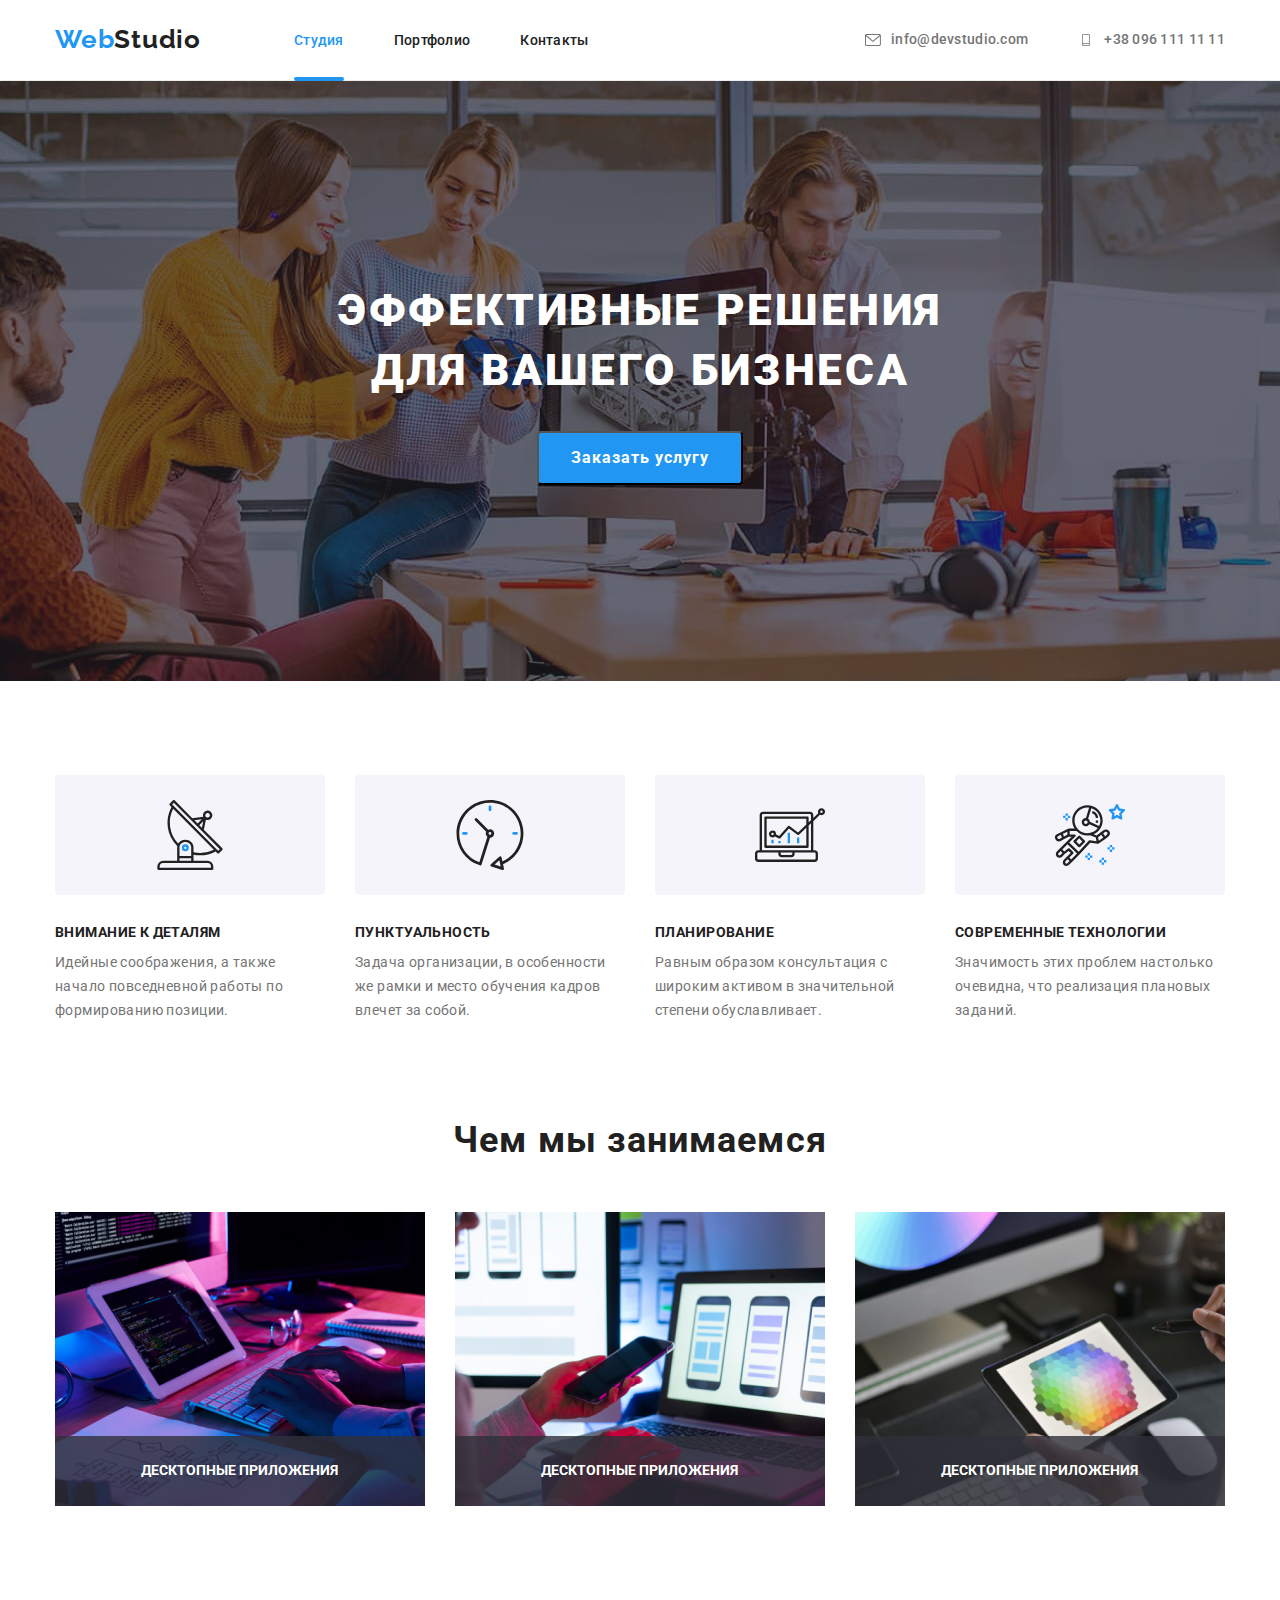
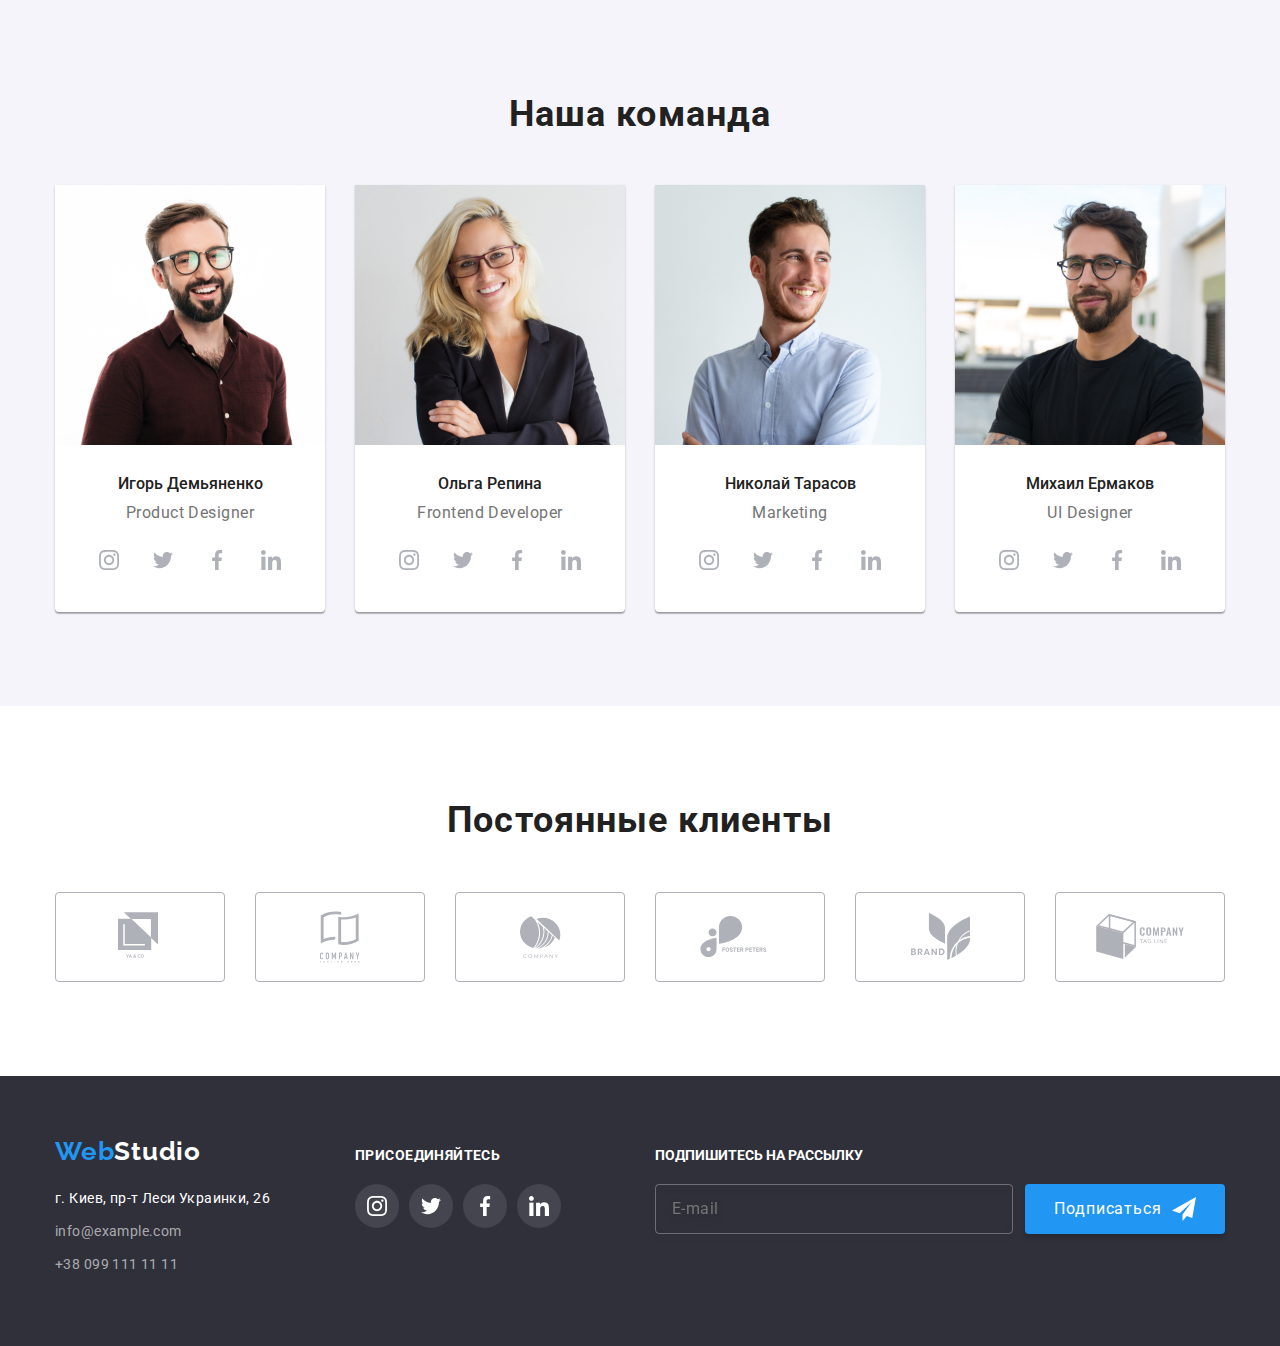
==== index.html @ 8d08a114 "h7" ====
<!DOCTYPE html>
<html lang="ru">
<head>
    <meta charset="UTF-8">
    <meta name="viewport" content="width=device-width, initial-scale=1.0">
    <title>Web Studio</title>
    <link rel="preconnect" href="https://fonts.gstatic.com">
    <link href="https://fonts.googleapis.com/css2?family=Raleway:wght@700&family=Roboto:wght@400;500;700;900&display=swap" rel="stylesheet">
    <link rel="stylesheet" href="https://cdnjs.cloudflare.com/ajax/libs/modern-normalize/1.0.0/modern-normalize.min.css">
    <link rel="stylesheet" href="./CSS/style.css">
    
</head>
<body>
    <header class="header">
            <div class="container">
            <nav class="navigation">
                <a class="logotype" href="index.html">Web<span class="logo-span">Studio</span></a>
                <ul class="navigation-list main-list">
                   <li class="navigation-list-item"><a class="navigation-list-link current" href="index.html">Студия</a></li>
                   <li class="navigation-list-item"><a class="navigation-list-link link-dark" href="portfolio.html">Портфолио</a></li>
                   <li class="navigation-list-item"><a class="navigation-list-link link-dark" href="#">Контакты</a></li>
               </ul>
            </nav>
            <ul class="list menu contact-link  main-list">
               <li class="header-contact">
                 <a class="header-contact-link" href="mailto:info@devstudio.com">
                   <svg class="mail-icon">
                     <use href="./Images/svg/sprite.svg#icon-envelope"></use>
                   </svg>
                   info@devstudio.com</a>
                </li>
               <li class="header-contact">
                 <a class="header-contact-link" href="tel:+380961111111">
                  <svg class="mail-icon">
                    <use href="./Images/svg/sprite.svg#icon-smartphone"></use>
                  </svg>
                   +38 096 111 11 11</a>
                  </li>
            </ul>
           </div>
    </header>


  <main>    
     <!----------------------------------герой--------------------------------------------->
            <section class="hero">
                <div class="container-hero">
                <h1 class="hero-title">Эффективные решения <br> для вашего бизнеса</h1>
                <button data-modal-open class="button" type="button">Заказать услугу</button>
                </div> 
            </section>
     <!------------------------------------Функції----------------------------------------->
     <section class="priorities">
         <div class="container-priorities">
         <h2 class="title">Наши приоритеты</h2>
         <ul class="priorities-list grid list">
             <li class="grid-item priorities-list-item details">
                 <h3 class="priorities-list-title">Внимание к деталям</h3>
                 <p  class="priorities-list-subtitle">Идейные соображения, а также начало повседневной работы по формированию позиции.</p>
             </li>
             <li class="grid-item priorities-list-item time">
                 <h3 class="priorities-list-title">Пунктуальность</h3>
                 <p class="priorities-list-subtitle">Задача организации, в особенности же рамки и место обучения кадров влечет за собой.</p>
            </li>
            <li class="grid-item priorities-list-item plan">
                <h3 class="priorities-list-title">Планирование</h3>
                <p class="priorities-list-subtitle">Равным образом консультация с широким активом в значительной степени обуславливает.</p>
            </li>
             <li class="grid-item priorities-list-item techno">
                <h3 class="priorities-list-title">Современные технологии</h3>
                <p class="priorities-list-subtitle">Значимость этих проблем настолько очевидна, что реализация плановых заданий.</p>
             </li>
         </ul>
        </div>
     </section>
     <!----------------------------------чем мы занимаемся-------------------------------------->
     <section class="about">
         <div class="container-about">
         <h2 class="title">Чем мы занимаемся</h2>
         <ul class="grid list">
             <li class="grid-item gallery-item">
               <div class="service-thumb">
                <img class="about-list-img" src="./Images/what-we-do/box-1.jpg" alt="печатает на ноутбуке" width="370">
                <div class="service-thumb-info">
                  <p class="service-thumb-text">Десктопные приложения</p>
                </div>
               </div>
               </li>
             <li class="grid-item gallery-item">
              <div class="service-thumb">
               <img class="about-list-img" src="./Images/what-we-do/box-2.jpg" alt="ноутбук" width="370">
               <div class="service-thumb-info">
                <p class="service-thumb-text">Десктопные приложения</p>
              </div>
             </div>
              </li>
             <li class="grid-item gallery-item">
              <div class="service-thumb">
               <img class="about-list-img" src="./Images/what-we-do/box-3.jpg" alt="планшет" width="370">
               <div class="service-thumb-info">
                <p class="service-thumb-text">Десктопные приложения</p>
              </div>
             </div>
              </li>
         </ul>
        </div>
     </section>
     <!-----------------------------------команда--------------------------------------->
     <section class="team">
         <div class="container-block">
         <h2 class="title">Наша команда</h2>
         <ul class="team-list grid">
             <li class="grid-item team-list-item"><img class="team-list-img" src="./Images/team/team-1.jpg" alt="фото работника" width="270">
                <div class="team-text">
                <h3 class="item-name">Игорь Демьяненко</h3>
                  <p class="item-description" lang="en">Product Designer</p>
                  <ul class="list social-icons">
                    <li class="social-icons-item">
                      <a href="" class="social-icons-link" target="_blank" rel="noopener noreferrer">
                        <svg class="icon">
                          <use href="./Images/svg/sprite.svg#icon-instagram"></use>
                        </svg>
                      </a>
                    </li>
                    <li class="social-icons-item">
                      <a href="" class="social-icons-link" target="_blank" rel="noopener noreferrer">
                        <svg class="icon">
                          <use href="./Images/svg/sprite.svg#icon-twitter"></use>
                        </svg>
                      </a>
                    </li>
                    <li class="social-icons-item">
                      <a href="" class="social-icons-link" target="_blank" rel="noopener noreferrer">
                        <svg class="icon">
                          <use href="./Images/svg/sprite.svg#icon-facebook"></use>
                        </svg>
                      </a>
                    </li>
                    <li class="social-icons-item">
                      <a href="" class="social-icons-link" target="_blank" rel="noopener noreferrer">
                        <svg class="icon">
                          <use href="./Images/svg/sprite.svg#icon-linkedin"></use>
                        </svg>
                      </a>
                    </li>
                  </ul>
                </div>
                </li>
             <li class="grid-item team-list-item"><img class="team-list-img" src="./Images/team/team-2.jpg" alt="фото работника" width="270">
                <div class="team-text">
                <h3 class="item-name">Ольга Репина</h3>
                 <p class="item-description" lang="en">Frontend Developer</p>
                 <ul class="list social-icons">
                    <li class="social-icons-item">
                      <a href="" class="social-icons-link" target="_blank" rel="noopener noreferrer">
                        <svg class="icon">
                          <use href="./Images/svg/sprite.svg#icon-instagram"></use>
                        </svg>
                      </a>
                    </li>
                    <li class="social-icons-item">
                      <a href="" class="social-icons-link" target="_blank" rel="noopener noreferrer">
                        <svg class="icon">
                          <use href="./Images/svg/sprite.svg#icon-twitter"></use>
                        </svg>
                      </a>
                    </li>
                    <li class="social-icons-item">
                      <a href="" class="social-icons-link" target="_blank" rel="noopener noreferrer">
                        <svg class="icon">
                          <use href="./Images/svg/sprite.svg#icon-facebook"></use>
                        </svg>
                      </a>
                    </li>
                    <li class="social-icons-item">
                      <a href="" class="social-icons-link" target="_blank" rel="noopener noreferrer">
                        <svg class="icon">
                          <use href="./Images/svg/sprite.svg#icon-linkedin"></use>
                        </svg>
                      </a>
                    </li>
                  </ul>
                </div> 
                </li>
             <li class="grid-item team-list-item"><img class="team-list-img" src="./Images/team/team-3.jpg" alt="фото работника" width="270">
                <div class="team-text"> 
                <h3 class="item-name">Николай Тарасов</h3>
                 <p class="item-description" lang="en">Marketing</p>
                 <ul class="list social-icons">
                    <li class="social-icons-item">
                      <a href="" class="social-icons-link" target="_blank" rel="noopener noreferrer">
                        <svg class="icon">
                          <use href="./Images/svg/sprite.svg#icon-instagram"></use>
                        </svg>
                      </a>
                    </li>
                    <li class="social-icons-item">
                      <a href="" class="social-icons-link" target="_blank" rel="noopener noreferrer">
                        <svg class="icon">
                          <use href="./Images/svg/sprite.svg#icon-twitter"></use>
                        </svg>
                      </a>
                    </li>
                    <li class="social-icons-item">
                      <a href="" class="social-icons-link" target="_blank" rel="noopener noreferrer">
                        <svg class="icon">
                          <use href="./Images/svg/sprite.svg#icon-facebook"></use>
                        </svg>
                      </a>
                    </li>
                    <li class="social-icons-item">
                      <a href="" class="social-icons-link" target="_blank" rel="noopener noreferrer">
                        <svg class="icon">
                          <use href="./Images/svg/sprite.svg#icon-linkedin"></use>
                        </svg>
                      </a>
                    </li>
                  </ul>
                </div> 
                </li>
              <li class="grid-item team-list-item"><img class="team-list-img" src="./Images/team/team-4.jpg" alt="фото работника" width="270">
                <div class="team-text">  
                <h3 class="item-name">Михаил Ермаков</h3>
                 <p class="item-description" lang="en">UI Designer</p>
                 <ul class="list social-icons">
                    <li class="social-icons-item">
                      <a href="" class="social-icons-link" target="_blank" rel="noopener noreferrer">
                        <svg class="icon">
                          <use href="./Images/svg/sprite.svg#icon-instagram"></use>
                        </svg>
                      </a>
                    </li>
                    <li class="social-icons-item">
                      <a href="" class="social-icons-link" target="_blank" rel="noopener noreferrer">
                        <svg class="icon">
                          <use href="./Images/svg/sprite.svg#icon-twitter"></use>
                        </svg>
                      </a>
                    </li>
                    <li class="social-icons-item">
                      <a href="" class="social-icons-link" target="_blank" rel="noopener noreferrer">
                        <svg class="icon">
                          <use href="./Images/svg/sprite.svg#icon-facebook"></use>
                        </svg>
                      </a>
                    </li>
                    <li class="social-icons-item">
                      <a href="" class="social-icons-link" target="_blank" rel="noopener noreferrer">
                        <svg class="icon">
                          <use href="./Images/svg/sprite.svg#icon-linkedin"></use>
                        </svg>
                      </a>
                    </li>
                  </ul>
                </div> 
                </li>
         </ul>
        </div>
     </section>
     <!----------------------------- постоянные клиенты --------------------------------------->
     <section class="company">
        <div class="container">
          <h2 class="title">Постоянные клиенты</h2>
          <ul class="list company-list grid">
            <li class="company-item grid-item">
              <a href="" class="company-icons-link" target="_blank" rel="noopener noreferrer">
                <svg class="company-icon icon-1">
                  <use href="./Images/svg/sprite.svg#icon-logo-1"></use>
                </svg>
              </a>
            </li>
            <li class="company-item grid-item">
              <a href="" class="company-icons-link" target="_blank" rel="noopener noreferrer">
                <svg class="company-icon icon-2">
                  <use href="./Images/svg/sprite.svg#icon-logo-2"></use>
                </svg>
              </a>
            </li>
            <li class="company-item grid-item">
              <a href="" class="company-icons-link" target="_blank" rel="noopener noreferrer">
                <svg class="company-icon icon-3">
                  <use href="./Images/svg/sprite.svg#icon-logo-3"></use>
                </svg>
              </a>
            </li>
            <li class="company-item grid-item">
              <a href="" class="company-icons-link" target="_blank" rel="noopener noreferrer">
                <svg class="company-icon icon-4">
                  <use href="./Images/svg/sprite.svg#icon-logo-4"></use>
                </svg>
              </a>
            </li>
            <li class="company-item grid-item">
              <a href="" class="company-icons-link" target="_blank" rel="noopener noreferrer">
                <svg class="company-icon icon-5">
                  <use href="./Images/svg/sprite.svg#icon-logo-5"></use>
                </svg>
              </a>
            </li>
            <li class="company-item grid-item">
              <a href="" class="company-icons-link" target="_blank" rel="noopener noreferrer">
                <svg class="company-icon icon-6">
                  <use href="./Images/svg/sprite.svg#icon-logo-6"></use>
                </svg>
              </a>
            </li>
          </ul>
        </div>
      </section>
    </main>
    <!------------------------------------- футер ---------------------------------------------->
    <footer class="footer">
        <div class="container-footer">
          <div class="information">
        <a class="footer-logotype" href="./index.html">Web<span class="footer-logo-span">Studio</span></a>
          <address class="footer-addres">
              <ul class="footer-list">
            <li class="footer-list-item"><a class="footer-list-link-maps" href="https://goo.gl/maps/Lhu3DwiovZqrXFvk8" target="_blank" rel="noopener noreferrer">
                г. Киев, пр-т Леси Украинки, 26</a></li>
            <li class="footer-list-item"><a class="footer-list-link" href="mailto:info@devstudio.com">info@example.com</a></li>
            <li class="footer-list-item"><a class="footer-list-link" href="tel:+38096111111">+38 099 111 11 11</a></li>
              </ul>
            </address>
          </div>
          <div class="social-connect">
            <h2 class="footer-connect">присоединяйтесь</h2>
            <ul class="list social-icons">
            <li class="social-icons-item">
              <a href="" class="social-icons-link" target="_blank" rel="noopener noreferrer">
                <svg class="icon">
                  <use href="./Images/svg/sprite.svg#icon-instagram"></use>
                </svg> 
              </a>
            </li>
            <li class="social-icons-item">
              <a href="" class="social-icons-link" target="_blank" rel="noopener noreferrer">
                <svg class="icon">
                  <use href="./Images/svg/sprite.svg#icon-twitter"></use>
                </svg>
              </a>
            </li>
            <li class="social-icons-item">
              <a href="" class="social-icons-link" target="_blank" rel="noopener noreferrer">
                <svg class="icon">
                  <use href="./Images/svg/sprite.svg#icon-facebook"></use>
                </svg>
              </a>
            </li>
            <li class="social-icons-item">
              <a href="" class="social-icons-link" target="_blank" rel="noopener noreferrer">
                <svg class="icon">
                  <use href="./Images/svg/sprite.svg#icon-linkedin"></use>
                </svg>
              </a>
            </li>
          </ul>
          </div>
          <div class="subscription">
            <h2 class="connect">Подпишитесь на рассылку</h2>
            <form class="subs-form" autocomplete="off">
              <input type="email" name="email" class="email" placeholder="E-mail" />
              <button type="submit" class="submit">Подписаться</button>
            </form>
          </div>
        </div>
        </div>
    </footer>
    <div class="backdrop is-hidden" data-modal>
      <div class="modal">
        <button aria-label="Закрыть окно" class="close-button" data-modal-close><b>&#10005;</b></button>
        <form class="modal-form" autocomplete="off">
          <h2 class="modal-title">Оставьте свои данные, мы вам перезвоним</h2>
          <div class="form-field">
            <label class="form-label">
              Имя
              <input class="form-input" type="text" name="username" />
              <span class="icon">
                <svg class="form-icon">
                  <use href="./Images/svg/sprite.svg#icon-person-modal"></use>
                </svg>
              </span>
            </label>
          </div>
          <div class="form-field">
            <label class="form-label">
              Телефон
              <input class="form-input" type="tel" name="phone_number" />
              <span class="icon">
                <svg class="form-icon">
                  <use href="./Images/svg/sprite.svg#icon-phone-modal"></use>
                </svg>
              </span>
            </label>
          </div>
          <div class="form-field">
            <label class="form-label">
              Почта
              <input class="form-input" type="email" name="email" />
              <span class="icon">
                <svg class="form-icon">
                  <use href="./Images/svg/sprite.svg#icon-email-modal"></use>
                </svg>
              </span>
            </label>
          </div>
          <div class="form-field">
            <label class="form-label">
              Комментарий
              <textarea class="form-input comment" name="comment" placeholder="Введите текст"></textarea>
            </label>
          </div>
          <div class="custom-checkbox">
            <label class="label agreement">
              <input type="checkbox" name="agreement" class="checkbox" />
              <span class="checkbox-icon"> </span>
              Соглашаюсь с рассылкой и принимаю
              <span class="agreement-link"> <a href="">  Условия договора</a></span>
            </label>
          </div>
          <button type="submit" class="submit modal-submit">Отправить</button>
        </form>
      </div>
    </div>
<!--================================ JS  ====================================================-->
    <script src="./JS/modal.js"></script>
</body>
</html>
---- CSS/style.css ----
/* ==================== GENERAL STYLE ====================== */

html {
    box-sizing: border-box;
  }
  
  *,
  *::before,
  *::after {
    box-sizing: inherit;
  }

h1,
h2,
h3,
h4,
h5,
h6,
p {
  margin-top: 0px;
  margin-bottom: 0px;
}
.body {
    font-family: "Roboto", sans-serif;
    font-size: 14px;
    line-height: 1.71;
    letter-spacing: 0.03em;
}

ul {
    padding: 0px;
    margin: 0px;
}

img {
    display: block;
    max-width: 100%;
    height: auto;
}

.link {
    text-decoration: none;
    color: inherit;
    transition: var(--animation);
}

.list {
    text-decoration: none;
    margin-bottom: 0;
    padding-left: 0;
    list-style: none;
}

.flexbox {
    display: flex;
    justify-content: space-between;
}

.container {
  width: 1200px;
  padding-left: 15px;
  padding-right: 15px;
  margin: auto;
}

.grid {
    display: flex;
    flex-wrap: wrap;
    margin-left: -30px;
    margin-top: -30px;
}
  
  .grid-item {
  flex-basis: calc((100% - 30px * var(--grid-item)) / var(--grid-item));
  margin-left: 30px;
  margin-top: 30px;
  }

.priorities-list-item {
    --grid-item: 4;
} 
/* ============== END GENERAL STYLE ====================== */

/* =================== VARIABLE ========================== */

:root {
    --text-font: "Roboto", sans-serif;
    --title-font: "Roboto", sans-serif;
    --logo-font: "Raleway", sans-serif;
    --accent-color: #2196F3;
    --primary-white-color: #F5F4FA;
    --light-text-color: #FFFFFF;
    --dark-bg-color: #2F303A;
    --light-bg-color: #ECECEC;
    --text-color: #212121;
    --team-section-color: #F5F4FA;
    --filter-button-color:#F5F4FA;
    --animation: 250ms cubic-bezier(0.4, 0, 0.2, 1);
    --main-text-color: #757575;
}

/* ================ END VARIABLE ========================= */

/* ===================== BODY ============================ */

body {
    margin-left: auto;
    margin-right: auto;
    font-family: var(--text-font);
    color: #757575;
    } 

/* ===================== END BODY ========================== */

/* ====================== HEADER =========================== */

header {
    border-bottom: solid 1px #ECECEC;
}

.header .container {
    display: flex;
    width: 1200px;
    height: 80px;  
    padding-left: 15px;
    padding-right: 15px;  
} 

.navigation {
    display: flex;
    align-items: center;
    margin-right: auto;
} 

.logotype {
    font-family: var(--logo-font);
    font-weight: 700;
    font-size: 26px;
    line-height: 1.2;
    letter-spacing: 0.03em;
    color: #2196F3;
    text-decoration: none;
    margin-right: 93px;
    padding-top: 24px;
    padding-bottom: 25px
    }

.logo-span {
    color: #212121;
    }

.navigation-list,
.contact-link {
    display: flex;
} 

.navigation-list-item {
    display: block;
    margin-right: 50px;
    text-decoration: none;
    transition: var(--animation);
}

.navigation-list-item:last-child {
    margin-right: 0px;
}

.navigation-list-link {
    padding-top: 32px;
    padding-bottom: 32px;
    font-weight: 500;
    font-size: 14px;
    line-height: 1.14;
    letter-spacing: 0.02em;
    color: #212121;
    text-decoration: none;
    transition: var(--animation);
}

.main-list .link{
    transition: var(--animation);
}

.header-contact {
    transition: var(--animation);
}

.current{
position: relative;
}

.link-dark {
    position: relative; 
}

.current {
    color:var(--accent-color); 
}
  
.current::after{
    position: absolute;
    content: '';
    display: block;
    height: 4px;
    width: 100%;
    border-radius: 2px;
    bottom: -1px;
    background-color: var(--accent-color);
} 

.navigation-list-link:hover,
.navigation-list-link:focus {
    color: var(--accent-color);
    transition: var(--animation);
    }

.header-contact-link {
    display: flex;
    align-items: center;
    font-weight: 500;
    font-size: 14px;
    line-height: 1.14px;
    letter-spacing: 0.02em;
    color: #757575;
    text-decoration: none;
    }

 .contact-link {
    list-style: none;
    align-items: center;
    margin-left: auto;
}

.header-contact:not(:last-child) {
    margin-right: 50px;
}

.header-contact-link:hover,
.header-contact-link:focus {
    color: var(--accent-color);
    transition: var(--animation);
    }

/* ---------------------- mail-icon --------------------- */

.mail-icon {
    width: 16px; 
    height: 12px;
    margin-right: 10px;
    fill: currentColor;
}

/* -------------------- end mail-icon ------------------- */

/* ===================== END HEADER ===================== */

/* ======================== TITLE ======================= */

.title {
    font-family: var(--title-font);
    font-weight: bold;
    font-size: 36px;
    line-height: 1.16;
    text-align: center;
    letter-spacing: 0.03em;
    color: var(--text-color);
}

/* ===================== END TITLE ======================= */

/* ======================== HERO ========================= */

.hero {
    max-width: 1600px;
    height: 600px;
    padding-top: 200px;
    padding-bottom: 200px;
    margin-left: auto;
    margin-right: auto;
    background: #2F303A;
    text-align: center;
    background-size: cover;
    background-image:  linear-gradient(to right, rgba(47, 48, 58, .4),rgba(47, 48, 58, .4)), url(../Images/images-style/Img-1.jpg);
    background-color: #C4C4C4;
    background-repeat: no-repeat;
  background-position: center;
}

.container-hero {
    width: 1200px;
    padding-right: 15px;
    padding-left: 15px;
    margin-right: auto;
    margin-left: auto;
}

.hero-title {
    align-items: center;
    justify-content: center;
    font-family: var(--title-font);
    font-weight: 900;
    font-size: 44px;
    line-height: 1.36;
    letter-spacing: 0.06em;
    text-transform: uppercase;
    color: var(--light-text-color);
    margin-bottom: 30px;
    }
 
.button {
    font-family: var(--text-font);
    background-color: var(--accent-color);
    color: var(--light-text-color);
    border-radius: 4px;
    font-weight: 700;
    font-size: 16px;
    line-height: 1.87;
    display: flex;
    align-items: center;
    text-align: center;
    letter-spacing: 0.06em;
    min-width: 200px;
    padding: 10px 32px;
    margin-top: 30px;
    margin-left: auto;
    margin-right: auto;
    cursor: pointer;
    transition: background-color var(--animation);
}

.button:hover,
.button:focus {
    color: white;
    background-color: #188CE8;
}

/* ======================= END HERO ====================== */

/* ====================== PRIORITIES ===================== */ 

.priorities {
    padding-top: 94px;
    padding-bottom: 94px;
    margin-left: auto;
    margin-right: auto;
}

.container-priorities {
    width: 1200px;
    padding-right: 15px;
    padding-left: 15px;
    margin-right: auto;
    margin-left: auto;
}

.container-priorities .title {
    display: none;
}

.priorities-list {
   list-style: none;
   display: flex;
   justify-content: space-between   
}

.priorities-list-title {
    font-family: var(--title-font);
    font-weight: bold;
    font-size: 14px;
    line-height: 1.14;
    letter-spacing: 0.03em;
    text-transform: uppercase;
    color:  #212121;
}

.priorities-list-subtitle {
    font-family: var(--text-font);
    font-weight: normal;
    font-size: 14px;
    line-height: 1.71;
    letter-spacing: 0.03em;
    color: #757575;
    height: 75px;
    width: 270px;
    margin-top: 10px;
}

/* ----------------------- icons -----------------------*/

.details::before{
    display: inline-flex;
    content:"";
    width: 270px;
    height: 120px;
    margin-bottom: 30px;
    background-image: url(../Images/svg/details.svg);
    background-repeat: no-repeat;
    background-position: center;
    border-color: var(--filter-button-color);
    background-color: var(--filter-button-color);
    border-radius: 4px;
  }
  
  .time::before{
    display: inline-flex;
    content:"";
    width: 270px;
    height: 120px;
    margin-bottom: 30px;
    background-image: url(../Images/svg/time.svg);
    background-repeat: no-repeat;
    background-position: center;
    border-color: var(--filter-button-color);
    background-color: var(--filter-button-color);
    border-radius: 4px;
  }
  
  .plan::before{
    display: inline-flex;
    content:"";
    width: 270px;
    height: 120px;
    margin-bottom: 30px;
    background-image: url(../Images/svg/plan.svg);
    background-repeat: no-repeat;
    background-position: center;
    border-color: var(--filter-button-color);
    background-color: var(--filter-button-color);
    border-radius: 4px;
  }
  
  .techno::before{
    display: inline-flex;
    content:"";
    width: 270px;
    height: 120px;
    margin-bottom: 30px;
    background-image: url(../Images/svg/techno.svg);
    background-repeat: no-repeat;
    background-position: center;
    border-color: var(--filter-button-color);
    background-color: var(--filter-button-color);
    border-radius: 4px;
  }

/* ---------------------end icons ----------------------*/

/* =================== END PRIORITIES ================= */ 

/* ========================= ABOUT ==================== */ 
.about {
    padding-bottom: 94px;
    margin-right: auto;
    margin-left: auto;
}


.container-about {
    width: 1200px;
    padding-right: 15px;
    padding-left: 15px;
    margin-right: auto;
    margin-left: auto;
}

.title{
    text-align: center;
    margin-bottom: 50px;
 
}

.gridlist {
    list-style: none;
    display: flex;
    margin-left: -30px;
    margin-top: -30px;
  
}

.gallery-item {
    --grid-item: 3;
}

.service-thumb-text{
    margin-bottom: 0;
    font-weight: 700;
    font-size: 14px;
    line-height: 1.14;
    text-align: center;
    text-transform: uppercase;
    color: var(--light-text-color);
  }
  
  .service-thumb{
    position: relative;
  }
  
  .service-thumb-info{
    display: flex;
    justify-content: center;
    align-items: center;
    position: absolute;
    bottom: 0;
    width: 100%;
    height: 70px;
    background-color: rgba(47,48,58,0.8);
  }

/* =================== END ABOUT ========================= */ 

/* ======================= TEAM ========================== */

.team {
    padding-top: 94px;
    padding-bottom: 94px;
    margin-right: auto;
    margin-left: auto;
    background-color: var(--team-section-color);
}

.container-block {
    width: 1200px;
    padding-left: 15px;
    padding-right: 15px;
    margin-right: auto;
    margin-left: auto;
}

.team-list-item {
    --grid-item: 4;
    list-style: none;
    background: var(--light-text-color);
    box-shadow: 0px 1px 3px rgb(0 0 0 / 12%), 0px 1px 1px rgb(0 0 0 / 14%), 0px 2px 1px rgb(0 0 0 / 20%);
    border-radius: 0px 0px 4px 4px;
}
.team .team-text {
    padding-top: 30px;
    padding-bottom: 30px;
    text-align: center;  
}

.item-name {
    font-family: var(--title-font);
    font-style: normal;
    font-weight: 500;
    font-size: 16px;
    line-height: 1,18;
    margin-bottom: 10px;
    text-align: center;
    color: #212121
}

.item-description {
    font-family: var(--title-font);
    font-style: normal;
    font-weight: normal;
    font-size: 16px;
    line-height: 1,18;
    margin-bottom: 16px;
    text-align: center;
    letter-spacing: 0.03em;
    color: #757575;
}

.social-icons {
    display: inline-flex;
    justify-content: space-between;
    margin-left: 32px;
}

.social-icons-item + .social-icons-item {
    margin-left: 10px;  
}

.social-icons-link {
    display: flex;
    justify-content: center;
    align-items: center;
    width: 44px;
    height: 44px;
    border-radius: 50%;
    background-color: var(--light-text-color);
    fill: #AFB1B8;
}

.social-icons-link .icon {
    width: 20px;
    height: 20px;
}

.social-icons-link:hover,
.social-icons-link:focus {
  fill: #FFFFFF;
  background-color: var(--accent-color);
  transition: var(--animation);
}

/* =================== END TEAM ======================== */ 

/* =================== CLIENTS ========================= */ 

.company {
    padding-top: 94px;
    padding-bottom: 94px;
}

.company-list {
    display: inline-flex;
}

.company-item {
    --grid-item: 6
}
.company-icons-link {
 transition: fill var(--accent-color);
}

.company .company-icons-link {
    display: inline-flex;
    fill: #AFB1B8;
}

.company-item .company-icons-link {
    display: inline-flex;
    justify-content: center;
    align-items: center;
    width: 170px;
    height: 90px;
    border: 1px solid #AFB1B8;
    border-radius: 4px;
    
}

.company .icon-1 {
    width: 44.27px;
    height: 49.23px;
}
    
.company .icon-2 {
width: 40px;
height: 52px;
}

.company .icon-3 {
width: 41px;
height: 42.6px;
}
    
.company .icon-4 {
width: 79.66px;
height: 42.02px;
}
    
.company .icon-5 {
width: 59px;
height: 47px;
}
    
.company .icon-6 {
width: 88.48px;
height: 45.44px;
}

.company-icon {
transition: fill var(--accent-color);
}
  
.company-icons-link:hover .company-icon,
.company-icons-link:focus .company-icon {
fill: var(--accent-color);
transition: var(--animation);
}
  
.company-icons-link{
transition: border-color var(--accent-color);
}
  
.company-icons-link:hover,
.company-icons-link:focus {
border-color: var(--accent-color);
transition: var(--animation);
}

/* ================== END CLIENTS ===================== */ 

/* =================== PORTFOLIO ===================== */

.portfolio {
    padding-top: 94px;
    padding-bottom: 94px;
}

.container-portfolio {
    width: 1200px;
    padding-right: 15px;
    padding-left: 15px;
    margin-right: auto;
    margin-left: auto;
}
.portfolio .title{
    display: none;
}

.portfolio-button{
    display: flex;
    list-style: none;
    justify-content: center;
    margin-bottom: 50px;
}

.portfolio-button-list {
    margin-right: 8px;
    --grid-item: 5;
}

.portfolio-button-list:last-child {
    margin-right: 0px;
   }

.portfolio-button-item {
    padding: 6px 22px;
    font-weight: 500;
    font-size: 16px;
    line-height: 1.62;
    text-align: center;
    border-radius: 4px;
    border-color: transparent;
    font-family: var(--text-font);
    background-color: var(--primary-white-color);
    box-sizing: content-box;
    cursor: pointer;
    transition: color var(--animation), background-color var(--animation), box-shadow var(--animation);
}

.portfolio-button-item:hover,
.portfolio-button-item:focus {
    color: white;
    background-color: var(--accent-color);
    box-shadow: 0px 2px 27px -7px rgba(0,0,0,0.77);
    -webkit-box-shadow: 0px 2px 27px -7px rgba(0,0,0,0.77);
    -moz-box-shadow: 0px 2px 27px -7px rgba(0,0,0,0.77);
    transition: var(--animation);

}

.portfolio-list {
    justify-content: space-between;
    list-style: none;   
}

.portfolio-img {
    cursor: pointer;
    --grid-item: 3 3 3;
    display: block;
    transition: box-shadow var(--animation);
}

.link-card {
    text-decoration: none;
    display: block;
}

.link-card:hover,
.link-card:focus {
    cursor: pointer;
    box-shadow: 6px 14px 23px 1px rgba(0,0,0,0.21);
    -webkit-box-shadow: 6px 14px 23px 1px rgba(0,0,0,0.21);
    -moz-box-shadow: 6px 14px 23px 1px rgba(0,0,0,0.21);
    transition: var(--animation);
}

.description {
    border-bottom: solid 1px #ECECEC;
    border-left: solid 1px #ECECEC;
    border-right: solid 1px #ECECEC;
    padding: 20px 24px;
}

.porfolio-name {
    font-family: var(--text-font);
    font-weight: 700;
    font-style: normal;
    font-size: 18px;
    line-height: 2;
    letter-spacing: 0.06em;
    color: #212121;   
    margin-bottom: 4px; 
}

.portfolio-description {
    margin-top: 4px;
    font-family: var(--text-font);
    font-weight: normal;
    font-size: 16px;
    line-height: 1.18;
    letter-spacing: 0.03em;
    color: #757575;
    line-height: 30px;
}

/* ----------------- portfolio awerlay ---------------------*/

.project-thumb {
    position: relative;
    overflow: hidden;
}

.project-overlay {
    position: absolute;
    top: 0;
    left: 0;
    width: 100%;
    height: 100%;
    transform: translateY(100%);
    transition: transform var(--animation);
    background-color: rgba(33,150,243,0.9);
}

.project-overlay > p {
    padding: 63px 24px;
    color: #ffffff;
    font-size: 18px;
    line-height: 1.56;
    letter-spacing: 0.03em;
}

.project-overlay :hover,
.project-overlay :focus {
    transform: translateY(100%);
    display: block;
}

.portfolio-img:hover .project-overlay{
    transform: translateY(0);
    display: block;
}

/* ---------------- end portfolio owerlay-------------------- */

/* ===================== END PORTFOLIO ====================== */

/* ========================= FOOTER ========================= */

.footer {
    padding-top: 60px;
    padding-bottom: 60px;
    margin-left: auto;
    margin-right: auto;
    background: #2F303A;
}

.container-footer {
    width: 1200px;
    padding-left: 15px;
    padding-right: 15px;
    margin-right: auto;
    margin-left: auto;
    display: flex;
    justify-content: space-between;
}

.information {
    flex-basis: calc((50% - 45px) / 2);
}

.footer-list {
    padding-top: 20px;
}

.footer-logotype {
    font-family: var(--logo-font);
    font-weight: 700;
    font-size: 26px;
    line-height: 1.19;
    letter-spacing: 0.03em;
    color: #2196F3;
    text-decoration: none;
    }

.footer-logo-span {
    color: #FFFFFF;
    }

.footer-addres {
    font-style: normal;
}

.footer-list-item {
    list-style: none;
    padding-bottom: 9px;
    padding-left: 0px;
    padding-right: 0px;
}    

.footer-list-link-maps {
    display: inline-block;
    font-family: var(--text-font);
    font-weight: normal;
    font-size: 14px;
    line-height: 1.71;
    letter-spacing: 0.03em;
    color: #FFFFFF;
    text-decoration: none;
}

.footer-list-link-maps:hover,
.footer-list-link-maps:focus {
    color: var(--accent-color);
    transition: var(--animation);
}

.footer-list-link,
.footer-list-link {
    font-family: var(--text-font);
    font-weight: normal;
    font-size: 14px;
    line-height: 1.71;
    letter-spacing: 0.03em;
    color: rgba(255, 255, 255, 0.6);
    text-decoration: none;
}

.footer-list-link:focus,
.footer-list-link:hover {
    color: var(--accent-color);
    transition: var(--animation);
    transition: color var(--animation);
}

.footer-addres {
    font-style: normal;
}

.social-connect {
    flex-basis: calc((50% - 45px) / 2);
}

.footer-connect {
    display: flex;
    font-style: normal;
    font-weight: bold;
    font-size: 14px;
    line-height: 1.14;
    letter-spacing: 0.03em;
    text-transform: uppercase;
    color: var(--light-text-color);
    margin-bottom: 20px;
}

.social-icons {
    display: inline-flex;
    margin: 0;
    justify-content: flex-start;
}
.footer .social-icons-link {
    fill: var(--light-text-color);
    background-color: rgba(255, 255, 255, 0.1)
}

.social-icons-link:hover,
.social-icons-link:focus {
  fill: var(--light-text-color);
  background-color: var(--accent-color);
  transition: var(--animation);
}

/* --------------------- subscription ----------------------- */

.subscription {
    flex-basis: calc(50% - 15px);
}

.social-connect, .subscription {
    padding-top: 12px;
}

.social-connect .footer-connect, .subscription .connect {
    display: flex;
    line-height: 1.14;
    text-transform: uppercase;
    color: var(--light-text-color);
    margin-bottom: 20px;
    font-size: 14px;
}

.subs-form {
    display: flex;
    justify-content: space-between;
}

.subs-form:not(:placeholder-shown) > .email {
    background-color: transparent;
    font-size: 16px;
    line-height: 1.25;
    letter-spacing: 0.03em;
    color: var(--light-text-color);
}

.subs-form .email {
    width: 100%;
    height: 50px;
    padding-left: 16px;
    margin-right: 12px;
    background-color: transparent;
    border: 1px solid rgba(255, 255, 255, 0.3);
    filter: drop-shadow(0px 4px 4px rgba(0, 0, 0, 0.15));
    border-radius: 4px;
}

.submit {
    display: inline-flex;
    cursor: pointer;
    min-width: 200px;
    height: 50px;
    background: var(--accent-color);
    box-shadow: 0px 4px 4px rgb(0 0 0 / 15%);
    border-radius: 4px;
    border: none;
    color: var(--light-text-color);
    font-size: 16px;
    line-height: 1.87;
    letter-spacing: 0.06em;
    margin: 0;
    padding: 0;
    justify-content: center;
    align-items: center;
}

[type=reset], [type=submit], button {
    -webkit-appearance: button;
}

button, select {
    text-transform: none;
}

.subs-form .submit::after {
    display: flex;
    content: "";
    margin-left: 10px;
    min-width: 24px;
    min-height: 24px;
    background-image: url(../Images/svg/icon-send.svg);
    background-size: contain;
    background-repeat: no-repeat;
}

/* ----------------- end subscription -------------------- */

/* =================== END FOOTER ============================ */

/* ----------------------- modal --------------------------*/

.backdrop.is-hidden {
    opacity: 0;
    visibility: hidden;
    pointer-events: none;
}

.backdrop {
    position: fixed;
    top: 0;
    left: 0;
    width: 100vw;
    height: 100vh;
    background-color: rgba(0, 0, 0, 0.2);
    opacity: 1;
    transition: opacity var(--accent-color);
}

.backdrop.is-hidden .modal {
    transform: translate(-50%, -50%) scale(0.9);
}

.modal {
    position: absolute;
    display: flex;
    padding: 40px;
    top: 50%;
    left: 50%;
    transform: translate(-50%, -50%) scale(1);
    min-width: 528px;
    min-height: 581px;
    background-color: var(--light-text-color);
    transition: transform var(--accent-color);
    box-shadow: 0px 1px 3px rgb(0 0 0 / 12%), 0px 1px 1px rgb(0 0 0 / 14%), 0px 2px 1px rgb(0 0 0 / 20%);
    border-radius: 4px;
    transition: var(--animation);
}

.close-button {
    cursor: pointer;
    position: absolute;
    top: 8px;
    right: 8px;
    display: flex;
    justify-content: center;
    align-items: center;
    width: 30px;
    height: 30px;
    background-color: var(--light-text-color);
    border-radius: 50%;
    border: 1px solid rgba(0,0,0,0.1);
    color: rgb(0,0,0);
    transition: color var(--animation);
}

.close-button:hover,
.close-button:focus{
  color: var(--accent-color);
}


.modal-title {
    display: flex;
    justify-content: center;
    align-items: center;
    height: 23px;
    font-weight: 700;
    font-size: 20px;
    line-height: 1.15;
    text-align: center;
    letter-spacing: 0.03em;
    color: var(--text-color);
    padding: 0;
    margin: 0;
    margin-bottom: 12px;
}

.form-field .form-label{
    display: flex;
 flex-direction: column;
  }

.form-field:not(:last-of-type) {
    margin-bottom: 10px;
}

.form-field .form-label {
    display: flex;
    flex-direction: column;
}

.form-label {
    position: relative;
}

label {
    display: flex;
    margin: 0;
    padding: 0;
    font-size: 12px;
    line-height: 1.17;
    letter-spacing: 0.01em;
    color: var(--main-text-color);
}

.form-input {
    margin-top: 4px;
    padding-left: 42px;
    height: 40px;
    border: 1px solid rgba(33, 33, 33, 0.2);
    box-sizing: border-box;
    border-radius: 4px;
    transition: var(--animation);
    transition: border var(--animation), outline var(--animation), color var(--animation);
}

button, input, optgroup, select, textarea {
    font-family: inherit;
    font-size: 100%;
    line-height: 1.15;
    margin: 0;
}

.form-icon {
    width: 18px;
    height: 18px;
    position: absolute;
    top: 29px;
    left: 12px;
    fill: var(--text-color);
    transition: fill var(--animation);
}

.form-label{
 position: relative;
  }

.form-field:focus-within .form-icon{
 fill: var(--accent-color);
   }  

.form-field:focus-within .form-input{
 border: 1px solid var(--accent-color);
outline: var(--accent-color);
  color: var(--accent-color);
  }

.form-input.comment {
    height: 120px;
    resize: none;
    padding: 12px 16px;
    margin-bottom: 20px;
}

.comment::placeholder{
font-size: 12px;
 line-height: 14px;
 letter-spacing: 0.01em;
 color:rgba(117, 117, 117, 0.5);
  }
 
.comment:not(:placeholder-shown) {
font-size: 12px;
 line-height: 14px;
 letter-spacing: 0.01em;
 }

.custom-checkbox .label {
    align-items: center;
    justify-content: center;
}

.checkbox {
    position: absolute !important;
    clip: rect(1px 1px 1px 1px);
    clip: rect(1px, 1px, 1px, 1px);
    padding: 0 !important;
    border: 0 !important;
    height: 1px !important;
    width: 1px !important;
    overflow: hidden;
}

.checkbox-icon {
    display: inline-block;
    margin-right: 7px;
    width: 16px;
    height: 15px;
    border: 2px solid var(--text-color);
    border-radius: 2px;
    transition: background-color var(--animation), background-image var(--animation);
}

.checkbox:checked + .checkbox-icon{
    background-color: var(--accent-color);
    background-image: url(../Images/svg/check.svg);
    background-size: contain;
    background-origin: border-box;
    border-color: var(--accent-color);
    display: inline-block;
    }

.agreement-link {
    display: block;
    margin-left: 3px;
    color: #2196F3;
}


.agreement {
    display: flex;
    justify-content: center;
    align-items: center;
    margin-bottom: 30px;
    font-size: 14px;
    line-height: 1.71;
    letter-spacing: 0.03em;
    color: #757575;
}

.agreement-link a{
    color: var(--accent-color);
    }

.modal-submit {
    display: flex;
    justify-content: center;
    align-items: center;
    margin-right: auto;
    margin-left: auto;
    padding: 0;
    transition: var(--animation);
}

.custom-checkbox .label{
    align-items: center;
    justify-content: center;
  }
  

/* ----------------------end modal-------------------------- */
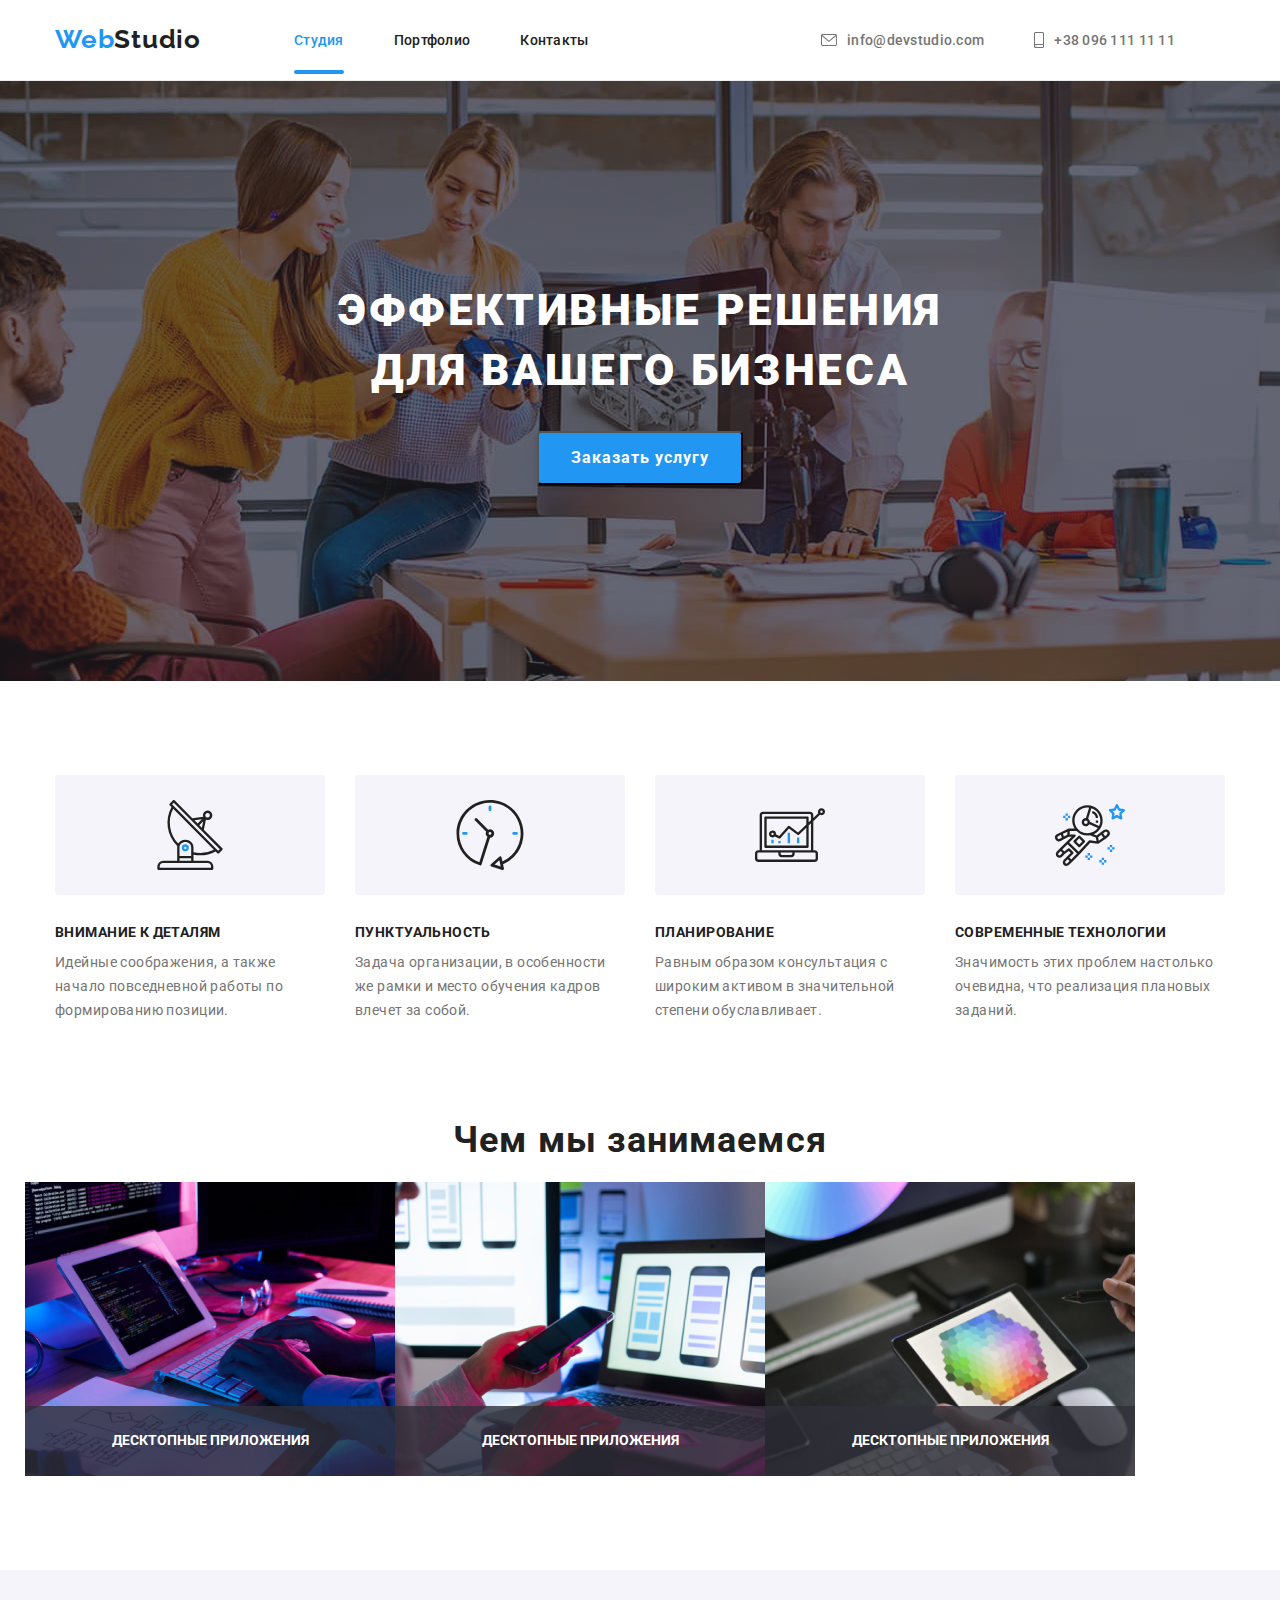
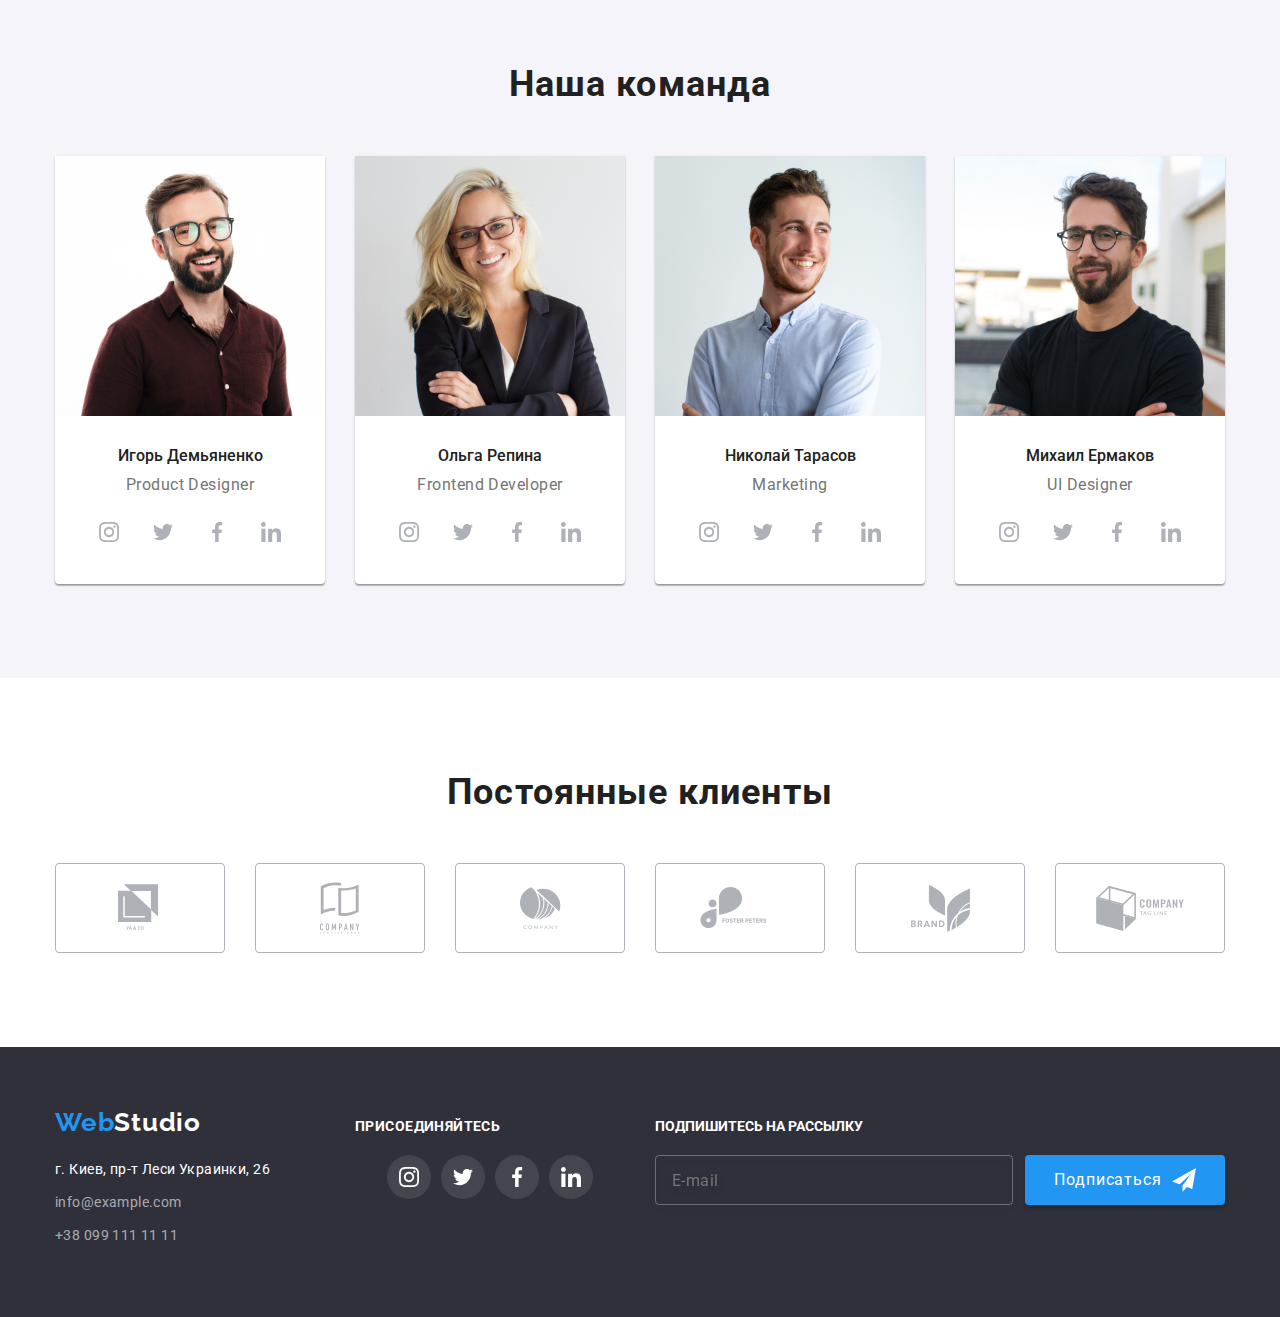
==== commit c65a9f9e: "h7" ====
--- a/index.html
+++ b/index.html
@@ -11,27 +11,27 @@
     
 </head>
 <body>
-    <header class="header">
-            <div class="container">
-            <nav class="navigation">
-                <a class="logotype" href="index.html">Web<span class="logo-span">Studio</span></a>
-                <ul class="navigation-list main-list">
-                   <li class="navigation-list-item"><a class="navigation-list-link current" href="index.html">Студия</a></li>
-                   <li class="navigation-list-item"><a class="navigation-list-link link-dark" href="portfolio.html">Портфолио</a></li>
-                   <li class="navigation-list-item"><a class="navigation-list-link link-dark" href="#">Контакты</a></li>
+    <header class="page-header">
+            <div class="page-header__container container">
+            <nav class="nav">
+                <a class="logo link logo--margin-right" href="index.html">Web<span class="logo__studio--dark">Studio</span></a>
+                <ul class="nav__list list">
+                   <li class="nav__item"><a class="nav__link nav__link--current link" href="index.html">Студия</a></li>
+                   <li class="nav__item"><a class="nav__link nav__link--dark link" href="portfolio.html">Портфолио</a></li>
+                   <li class="nav__item"><a class="nav__link nav__link--dark link" href="#">Контакты</a></li>
                </ul>
             </nav>
-            <ul class="list menu contact-link  main-list">
-               <li class="header-contact">
-                 <a class="header-contact-link" href="mailto:info@devstudio.com">
-                   <svg class="mail-icon">
+            <ul class="nav__list list">
+               <li class="nav__item">
+                 <a class="nav__link link" href="mailto:info@devstudio.com">
+                   <svg class="nav__icon nav__icon--mail">
                      <use href="./Images/svg/sprite.svg#icon-envelope"></use>
                    </svg>
                    info@devstudio.com</a>
                 </li>
-               <li class="header-contact">
-                 <a class="header-contact-link" href="tel:+380961111111">
-                  <svg class="mail-icon">
+               <li class="nav__item">
+                 <a class="nav__link link" href="tel:+380961111111">
+                  <svg class="nav__icon--phone">
                     <use href="./Images/svg/sprite.svg#icon-smartphone"></use>
                   </svg>
                    +38 096 111 11 11</a>
@@ -39,66 +39,64 @@
             </ul>
            </div>
     </header>
-
-
   <main>    
      <!----------------------------------герой--------------------------------------------->
             <section class="hero">
-                <div class="container-hero">
-                <h1 class="hero-title">Эффективные решения <br> для вашего бизнеса</h1>
-                <button data-modal-open class="button" type="button">Заказать услугу</button>
+                <div class="container">
+                <h1 class="hero__title">Эффективные решения <br> для вашего бизнеса</h1>
+                <button data-modal-open class="button hero__button" type="button">Заказать услугу</button>
                 </div> 
             </section>
      <!------------------------------------Функції----------------------------------------->
      <section class="priorities">
-         <div class="container-priorities">
-         <h2 class="title">Наши приоритеты</h2>
-         <ul class="priorities-list grid list">
-             <li class="grid-item priorities-list-item details">
-                 <h3 class="priorities-list-title">Внимание к деталям</h3>
-                 <p  class="priorities-list-subtitle">Идейные соображения, а также начало повседневной работы по формированию позиции.</p>
+         <div class="container">
+         <h2 class="visually-hidden">Наши приоритеты</h2>
+         <ul class="priorities__list grid list">
+             <li class="grid-item priorities__item priorities__item--details">
+                 <h3 class="priorities__title">Внимание к деталям</h3>
+                 <p  class="priorities__subtitle">Идейные соображения, а также начало повседневной работы по формированию позиции.</p>
              </li>
-             <li class="grid-item priorities-list-item time">
-                 <h3 class="priorities-list-title">Пунктуальность</h3>
-                 <p class="priorities-list-subtitle">Задача организации, в особенности же рамки и место обучения кадров влечет за собой.</p>
-            </li>
-            <li class="grid-item priorities-list-item plan">
-                <h3 class="priorities-list-title">Планирование</h3>
-                <p class="priorities-list-subtitle">Равным образом консультация с широким активом в значительной степени обуславливает.</p>
-            </li>
-             <li class="grid-item priorities-list-item techno">
-                <h3 class="priorities-list-title">Современные технологии</h3>
-                <p class="priorities-list-subtitle">Значимость этих проблем настолько очевидна, что реализация плановых заданий.</p>
+             <li class="grid-item priorities__item priorities__item--time">
+                 <h3 class="priorities__title">Пунктуальность</h3>
+                 <p class="priorities__subtitle">Задача организации, в особенности же рамки и место обучения кадров влечет за собой.</p>
+            </li>
+            <li class="grid-item priorities__item priorities__item--plan">
+                <h3 class="priorities__title">Планирование</h3>
+                <p class="priorities__subtitle">Равным образом консультация с широким активом в значительной степени обуславливает.</p>
+            </li>
+             <li class="grid-item priorities__item priorities__item--techno">
+                <h3 class="priorities__title">Современные технологии</h3>
+                <p class="priorities__subtitle">Значимость этих проблем настолько очевидна, что реализация плановых заданий.</p>
              </li>
          </ul>
         </div>
      </section>
      <!----------------------------------чем мы занимаемся-------------------------------------->
      <section class="about">
-         <div class="container-about">
+         <div class="container">
          <h2 class="title">Чем мы занимаемся</h2>
          <ul class="grid list">
-             <li class="grid-item gallery-item">
-               <div class="service-thumb">
-                <img class="about-list-img" src="./Images/what-we-do/box-1.jpg" alt="печатает на ноутбуке" width="370">
-                <div class="service-thumb-info">
-                  <p class="service-thumb-text">Десктопные приложения</p>
+             <li class="grid__item about__item">
+               <div class="service__thumb">
+                <img src="./Images/what-we-do/box-1.jpg" alt="печатает на ноутбуке" width="370">
+                <div class="service__label">
+                  <p class="service__text">Десктопные приложения</p>
                 </div>
                </div>
                </li>
-             <li class="grid-item gallery-item">
-              <div class="service-thumb">
-               <img class="about-list-img" src="./Images/what-we-do/box-2.jpg" alt="ноутбук" width="370">
-               <div class="service-thumb-info">
-                <p class="service-thumb-text">Десктопные приложения</p>
+             <li class="grid__item about__item">
+              <div class="service__thumb">
+               <img src="./Images/what-we-do/box-2.jpg" alt="ноутбук" width="370">
+               <div class="service__label">
+                <p class="service__text">Десктопные приложения</p>
               </div>
              </div>
               </li>
-             <li class="grid-item gallery-item">
-              <div class="service-thumb">
-               <img class="about-list-img" src="./Images/what-we-do/box-3.jpg" alt="планшет" width="370">
-               <div class="service-thumb-info">
-                <p class="service-thumb-text">Десктопные приложения</p>
+             <li class="grid__item about__item">
+              <div class="service__thumb">
+               <img src="./Images/what-we-do/box-3.jpg" alt="планшет" width="370">
+               <div class="service__label">
+                <p class="service__text">Десктопные приложения</p>
               </div>
              </div>
               </li>
@@ -107,38 +105,38 @@
      </section>
      <!-----------------------------------команда--------------------------------------->
      <section class="team">
-         <div class="container-block">
+         <div class="container">
          <h2 class="title">Наша команда</h2>
-         <ul class="team-list grid">
-             <li class="grid-item team-list-item"><img class="team-list-img" src="./Images/team/team-1.jpg" alt="фото работника" width="270">
-                <div class="team-text">
-                <h3 class="item-name">Игорь Демьяненко</h3>
-                  <p class="item-description" lang="en">Product Designer</p>
-                  <ul class="list social-icons">
-                    <li class="social-icons-item">
-                      <a href="" class="social-icons-link" target="_blank" rel="noopener noreferrer">
-                        <svg class="icon">
+         <ul class="list team__list grid">
+             <li class="grid-item team__item"><img class="team-list-img" src="./Images/team/team-1.jpg" alt="фото работника" width="270">
+                <div class="team__label">
+                <h3 class="team__name">Игорь Демьяненко</h3>
+                  <p class="team__position" lang="en">Product Designer</p>
+                  <ul class="list social__list social-list--centered">
+                    <li class="social__item">
+                      <a href="" class="social__link" target="_blank" rel="noopener noreferrer">
+                        <svg class="social__icon">
                           <use href="./Images/svg/sprite.svg#icon-instagram"></use>
                         </svg>
                       </a>
                     </li>
-                    <li class="social-icons-item">
-                      <a href="" class="social-icons-link" target="_blank" rel="noopener noreferrer">
-                        <svg class="icon">
+                    <li class="social__item">
+                      <a href="" class="social__link" target="_blank" rel="noopener noreferrer">
+                        <svg class="social__icon">
                           <use href="./Images/svg/sprite.svg#icon-twitter"></use>
                         </svg>
                       </a>
                     </li>
-                    <li class="social-icons-item">
-                      <a href="" class="social-icons-link" target="_blank" rel="noopener noreferrer">
-                        <svg class="icon">
+                    <li class="social__item">
+                      <a href="" class="social__link" target="_blank" rel="noopener noreferrer">
+                        <svg class="social__icon">
                           <use href="./Images/svg/sprite.svg#icon-facebook"></use>
                         </svg>
                       </a>
                     </li>
-                    <li class="social-icons-item">
-                      <a href="" class="social-icons-link" target="_blank" rel="noopener noreferrer">
-                        <svg class="icon">
+                    <li class="social__item">
+                      <a href="" class="social__link" target="_blank" rel="noopener noreferrer">
+                        <svg class="social__icon">
                           <use href="./Images/svg/sprite.svg#icon-linkedin"></use>
                         </svg>
                       </a>
@@ -146,35 +144,35 @@
                   </ul>
                 </div>
                 </li>
-             <li class="grid-item team-list-item"><img class="team-list-img" src="./Images/team/team-2.jpg" alt="фото работника" width="270">
-                <div class="team-text">
-                <h3 class="item-name">Ольга Репина</h3>
-                 <p class="item-description" lang="en">Frontend Developer</p>
-                 <ul class="list social-icons">
-                    <li class="social-icons-item">
-                      <a href="" class="social-icons-link" target="_blank" rel="noopener noreferrer">
-                        <svg class="icon">
+             <li class="grid-item team__item"><img class="team-list-img" src="./Images/team/team-2.jpg" alt="фото работника" width="270">
+                <div class="team__label">
+                <h3 class="team__name">Ольга Репина</h3>
+                 <p class="team__position" lang="en">Frontend Developer</p>
+                 <ul class="list social__list social-list--centered">
+                    <li class="social__item">
+                      <a href="" class="social__link" target="_blank" rel="noopener noreferrer">
+                        <svg class="social__icon">
                           <use href="./Images/svg/sprite.svg#icon-instagram"></use>
                         </svg>
                       </a>
                     </li>
-                    <li class="social-icons-item">
-                      <a href="" class="social-icons-link" target="_blank" rel="noopener noreferrer">
-                        <svg class="icon">
+                    <li class="social__item">
+                      <a href="" class="social__link" target="_blank" rel="noopener noreferrer">
+                        <svg class="social__icon">
                           <use href="./Images/svg/sprite.svg#icon-twitter"></use>
                         </svg>
                       </a>
                     </li>
-                    <li class="social-icons-item">
-                      <a href="" class="social-icons-link" target="_blank" rel="noopener noreferrer">
-                        <svg class="icon">
+                    <li class="social__item">
+                      <a href="" class="social__link" target="_blank" rel="noopener noreferrer">
+                        <svg class="social__icon">
                           <use href="./Images/svg/sprite.svg#icon-facebook"></use>
                         </svg>
                       </a>
                     </li>
-                    <li class="social-icons-item">
-                      <a href="" class="social-icons-link" target="_blank" rel="noopener noreferrer">
-                        <svg class="icon">
+                    <li class="social__item">
+                      <a href="" class="social__link" target="_blank" rel="noopener noreferrer">
+                        <svg class="social__icon">
                           <use href="./Images/svg/sprite.svg#icon-linkedin"></use>
                         </svg>
                       </a>
@@ -182,35 +180,35 @@
                   </ul>
                 </div> 
                 </li>
-             <li class="grid-item team-list-item"><img class="team-list-img" src="./Images/team/team-3.jpg" alt="фото работника" width="270">
-                <div class="team-text"> 
-                <h3 class="item-name">Николай Тарасов</h3>
-                 <p class="item-description" lang="en">Marketing</p>
-                 <ul class="list social-icons">
-                    <li class="social-icons-item">
-                      <a href="" class="social-icons-link" target="_blank" rel="noopener noreferrer">
-                        <svg class="icon">
+             <li class="grid-item team__item"><img class="team-list-img" src="./Images/team/team-3.jpg" alt="фото работника" width="270">
+                <div class="team__label"> 
+                <h3 class="team__name">Николай Тарасов</h3>
+                 <p class="team__position" lang="en">Marketing</p>
+                 <ul class="list social__list social-list--centered">
+                    <li class="social__item">
+                      <a href="" class="social__link" target="_blank" rel="noopener noreferrer">
+                        <svg class="social__icon">
                           <use href="./Images/svg/sprite.svg#icon-instagram"></use>
                         </svg>
                       </a>
                     </li>
-                    <li class="social-icons-item">
-                      <a href="" class="social-icons-link" target="_blank" rel="noopener noreferrer">
-                        <svg class="icon">
+                    <li class="social__item">
+                      <a href="" class="social__link" target="_blank" rel="noopener noreferrer">
+                        <svg class="social__icon">
                           <use href="./Images/svg/sprite.svg#icon-twitter"></use>
                         </svg>
                       </a>
                     </li>
-                    <li class="social-icons-item">
-                      <a href="" class="social-icons-link" target="_blank" rel="noopener noreferrer">
-                        <svg class="icon">
+                    <li class="social__item">
+                      <a href="" class="social__link" target="_blank" rel="noopener noreferrer">
+                        <svg class="social__icon">
                           <use href="./Images/svg/sprite.svg#icon-facebook"></use>
                         </svg>
                       </a>
                     </li>
-                    <li class="social-icons-item">
-                      <a href="" class="social-icons-link" target="_blank" rel="noopener noreferrer">
-                        <svg class="icon">
+                    <li class="social__item">
+                      <a href="" class="social__link" target="_blank" rel="noopener noreferrer">
+                        <svg class="social__icon">
                           <use href="./Images/svg/sprite.svg#icon-linkedin"></use>
                         </svg>
                       </a>
@@ -218,35 +216,35 @@
                   </ul>
                 </div> 
                 </li>
-              <li class="grid-item team-list-item"><img class="team-list-img" src="./Images/team/team-4.jpg" alt="фото работника" width="270">
-                <div class="team-text">  
-                <h3 class="item-name">Михаил Ермаков</h3>
-                 <p class="item-description" lang="en">UI Designer</p>
-                 <ul class="list social-icons">
-                    <li class="social-icons-item">
-                      <a href="" class="social-icons-link" target="_blank" rel="noopener noreferrer">
-                        <svg class="icon">
+              <li class="grid-item team__item"><img class="team-list-img" src="./Images/team/team-4.jpg" alt="фото работника" width="270">
+                <div class="team__label">  
+                <h3 class="team__name">Михаил Ермаков</h3>
+                 <p class="team__position" lang="en">UI Designer</p>
+                 <ul class="list social__list social-list--centered">
+                    <li class="social__item">
+                      <a href="" class="social__link" target="_blank" rel="noopener noreferrer">
+                        <svg class="social__icon">
                           <use href="./Images/svg/sprite.svg#icon-instagram"></use>
                         </svg>
                       </a>
                     </li>
-                    <li class="social-icons-item">
-                      <a href="" class="social-icons-link" target="_blank" rel="noopener noreferrer">
-                        <svg class="icon">
+                    <li class="social__item">
+                      <a href="" class="social__link" target="_blank" rel="noopener noreferrer">
+                        <svg class="social__icon">
                           <use href="./Images/svg/sprite.svg#icon-twitter"></use>
                         </svg>
                       </a>
                     </li>
-                    <li class="social-icons-item">
-                      <a href="" class="social-icons-link" target="_blank" rel="noopener noreferrer">
-                        <svg class="icon">
+                    <li class="social__item">
+                      <a href="" class="social__link" target="_blank" rel="noopener noreferrer">
+                        <svg class="social__icon">
                           <use href="./Images/svg/sprite.svg#icon-facebook"></use>
                         </svg>
                       </a>
                     </li>
-                    <li class="social-icons-item">
-                      <a href="" class="social-icons-link" target="_blank" rel="noopener noreferrer">
-                        <svg class="icon">
+                    <li class="social__item">
+                      <a href="" class="social__link" target="_blank" rel="noopener noreferrer">
+                        <svg class="social__icon">
                           <use href="./Images/svg/sprite.svg#icon-linkedin"></use>
                         </svg>
                       </a>
@@ -261,44 +259,44 @@
      <section class="company">
         <div class="container">
           <h2 class="title">Постоянные клиенты</h2>
-          <ul class="list company-list grid">
-            <li class="company-item grid-item">
-              <a href="" class="company-icons-link" target="_blank" rel="noopener noreferrer">
+          <ul class="list company__list grid">
+            <li class="company__item grid-item">
+              <a href="" class="company__link" target="_blank" rel="noopener noreferrer">
                 <svg class="company-icon icon-1">
                   <use href="./Images/svg/sprite.svg#icon-logo-1"></use>
                 </svg>
               </a>
             </li>
-            <li class="company-item grid-item">
-              <a href="" class="company-icons-link" target="_blank" rel="noopener noreferrer">
+            <li class="company__item grid-item">
+              <a href="" class="company__link" target="_blank" rel="noopener noreferrer">
                 <svg class="company-icon icon-2">
                   <use href="./Images/svg/sprite.svg#icon-logo-2"></use>
                 </svg>
               </a>
             </li>
-            <li class="company-item grid-item">
-              <a href="" class="company-icons-link" target="_blank" rel="noopener noreferrer">
+            <li class="company__item grid-item">
+              <a href="" class="company__link" target="_blank" rel="noopener noreferrer">
                 <svg class="company-icon icon-3">
                   <use href="./Images/svg/sprite.svg#icon-logo-3"></use>
                 </svg>
               </a>
             </li>
-            <li class="company-item grid-item">
-              <a href="" class="company-icons-link" target="_blank" rel="noopener noreferrer">
+            <li class="company__item grid-item">
+              <a href="" class="company__link" target="_blank" rel="noopener noreferrer">
                 <svg class="company-icon icon-4">
                   <use href="./Images/svg/sprite.svg#icon-logo-4"></use>
                 </svg>
               </a>
             </li>
-            <li class="company-item grid-item">
-              <a href="" class="company-icons-link" target="_blank" rel="noopener noreferrer">
+            <li class="company__item grid-item">
+              <a href="" class="company__link" target="_blank" rel="noopener noreferrer">
                 <svg class="company-icon icon-5">
                   <use href="./Images/svg/sprite.svg#icon-logo-5"></use>
                 </svg>
               </a>
             </li>
-            <li class="company-item grid-item">
-              <a href="" class="company-icons-link" target="_blank" rel="noopener noreferrer">
+            <li class="company__item grid-item">
+              <a href="" class="company__link" target="_blank" rel="noopener noreferrer">
                 <svg class="company-icon icon-6">
                   <use href="./Images/svg/sprite.svg#icon-logo-6"></use>
                 </svg>
@@ -324,31 +322,31 @@
           </div>
           <div class="social-connect">
             <h2 class="footer-connect">присоединяйтесь</h2>
-            <ul class="list social-icons">
-            <li class="social-icons-item">
-              <a href="" class="social-icons-link" target="_blank" rel="noopener noreferrer">
-                <svg class="icon">
+            <ul class="list social__list social-list--centered">
+            <li class="social__item">
+              <a href="" class="social__link" target="_blank" rel="noopener noreferrer">
+                <svg class="social__icon">
                   <use href="./Images/svg/sprite.svg#icon-instagram"></use>
                 </svg> 
               </a>
             </li>
-            <li class="social-icons-item">
-              <a href="" class="social-icons-link" target="_blank" rel="noopener noreferrer">
-                <svg class="icon">
+            <li class="social__item">
+              <a href="" class="social__link" target="_blank" rel="noopener noreferrer">
+                <svg class="social__icon">
                   <use href="./Images/svg/sprite.svg#icon-twitter"></use>
                 </svg>
               </a>
             </li>
-            <li class="social-icons-item">
-              <a href="" class="social-icons-link" target="_blank" rel="noopener noreferrer">
-                <svg class="icon">
+            <li class="social__item">
+              <a href="" class="social__link" target="_blank" rel="noopener noreferrer">
+                <svg class="social__icon">
                   <use href="./Images/svg/sprite.svg#icon-facebook"></use>
                 </svg>
               </a>
             </li>
-            <li class="social-icons-item">
-              <a href="" class="social-icons-link" target="_blank" rel="noopener noreferrer">
-                <svg class="icon">
+            <li class="social__item">
+              <a href="" class="social__link" target="_blank" rel="noopener noreferrer">
+                <svg class="social__icon">
                   <use href="./Images/svg/sprite.svg#icon-linkedin"></use>
                 </svg>
               </a>
--- a/CSS/style.css
+++ b/CSS/style.css
@@ -51,6 +51,7 @@
     list-style: none;
 }
 
+
 .flexbox {
     display: flex;
     justify-content: space-between;
@@ -60,7 +61,19 @@
   width: 1200px;
   padding-left: 15px;
   padding-right: 15px;
-  margin: auto;
+  margin-right: auto;
+  margin-left: auto;
+}
+
+.visually-hidden {
+    position: absolute !important;
+    clip: rect(1px 1px 1px 1px);
+    clip: rect(1px, 1px, 1px, 1px);
+    padding: 0 !important;
+    border: 0 !important;
+    height: 1px !important;
+    width: 1px !important;
+    overflow: hidden;
 }
 
 .grid {
@@ -107,32 +120,31 @@
     margin-left: auto;
     margin-right: auto;
     font-family: var(--text-font);
-    color: #757575;
+    color: var(--main-text-color);
     } 
 
 /* ===================== END BODY ========================== */
 
 /* ====================== HEADER =========================== */
 
-header {
+.page-header {
     border-bottom: solid 1px #ECECEC;
 }
-
-.header .container {
-    display: flex;
-    width: 1200px;
-    height: 80px;  
-    padding-left: 15px;
-    padding-right: 15px;  
-} 
-
-.navigation {
-    display: flex;
+                                                
+.page-header__container {
+    display: flex;
+    justify-content: flex-end;
+    align-items: center;
+}                                            
+
+.nav {
+    display: inline-flex;
     align-items: center;
     margin-right: auto;
-} 
-
-.logotype {
+    color: var(--text-color);
+  }     
+                                        
+.logo {
     font-family: var(--logo-font);
     font-weight: 700;
     font-size: 26px;
@@ -145,59 +157,83 @@
     padding-bottom: 25px
     }
 
-.logo-span {
+.logo--margin-right {
+    margin-right: 93px;
+    padding-top: 24px;
+    padding-bottom: 25px;
+    }
+
+.logo__studio--dark {
     color: #212121;
     }
 
-.navigation-list,
-.contact-link {
-    display: flex;
-} 
-
-.navigation-list-item {
+.nav__list {
+    display: flex;
+    font-weight: 500;
+    line-height: 1.14;
+    letter-spacing: 0.02em;
+    }
+
+.nav__item:not(:last-child) {
+   margin-right: 50px;
+}
+
+.nav__item {
     display: block;
     margin-right: 50px;
     text-decoration: none;
     transition: var(--animation);
 }
 
-.navigation-list-item:last-child {
-    margin-right: 0px;
-}
-
-.navigation-list-link {
+.nav__link {
+    justify-content: center;
     padding-top: 32px;
     padding-bottom: 32px;
+    transition: color var(--animation);
+  }
+
+.main-list .link{
+    transition: var(--animation);
+}
+
+.nav__link {
+    display: flex;
+    align-items: center;
     font-weight: 500;
     font-size: 14px;
-    line-height: 1.14;
+    line-height: 1.14px;
     letter-spacing: 0.02em;
-    color: #212121;
+    color: #757575;
     text-decoration: none;
-    transition: var(--animation);
-}
-
-.main-list .link{
-    transition: var(--animation);
-}
-
-.header-contact {
-    transition: var(--animation);
-}
-
-.current{
-position: relative;
-}
-
-.link-dark {
-    position: relative; 
-}
-
-.current {
-    color:var(--accent-color); 
-}
-  
-.current::after{
+    }
+
+ .nav__list {
+    list-style: none;
+    align-items: center;
+    margin-left: auto;
+}
+
+.nav__item:not(:last-child) {
+    margin-right: 50px;
+}
+
+.nav__link:focus, .nav__link:hover {
+   color: var(--accent-color);
+}
+  
+.nav__link--dark {
+    color: var(--text-color);
+}
+  
+.nav__link--current {
+    color: var(--accent-color);
+}
+  
+.nav__link--current {
+    position: relative;
+}
+
+.nav__link--current::after {
     position: absolute;
     content: '';
     display: block;
@@ -206,49 +242,22 @@
     border-radius: 2px;
     bottom: -1px;
     background-color: var(--accent-color);
-} 
-
-.navigation-list-link:hover,
-.navigation-list-link:focus {
-    color: var(--accent-color);
-    transition: var(--animation);
-    }
-
-.header-contact-link {
-    display: flex;
-    align-items: center;
-    font-weight: 500;
-    font-size: 14px;
-    line-height: 1.14px;
-    letter-spacing: 0.02em;
-    color: #757575;
-    text-decoration: none;
-    }
-
- .contact-link {
-    list-style: none;
-    align-items: center;
-    margin-left: auto;
-}
-
-.header-contact:not(:last-child) {
-    margin-right: 50px;
-}
-
-.header-contact-link:hover,
-.header-contact-link:focus {
-    color: var(--accent-color);
-    transition: var(--animation);
-    }
-
+}    
 /* ---------------------- mail-icon --------------------- */
 
-.mail-icon {
-    width: 16px; 
+.nav__icon--mail {
+    width: 16px;
     height: 12px;
     margin-right: 10px;
     fill: currentColor;
-}
+  }
+  
+  .nav__icon--phone {
+    width: 10px;
+    height: 16px;
+    margin-right: 10px;
+    fill: currentColor;
+  }
 
 /* -------------------- end mail-icon ------------------- */
 
@@ -283,18 +292,10 @@
     background-image:  linear-gradient(to right, rgba(47, 48, 58, .4),rgba(47, 48, 58, .4)), url(../Images/images-style/Img-1.jpg);
     background-color: #C4C4C4;
     background-repeat: no-repeat;
-  background-position: center;
-}
-
-.container-hero {
-    width: 1200px;
-    padding-right: 15px;
-    padding-left: 15px;
-    margin-right: auto;
-    margin-left: auto;
-}
-
-.hero-title {
+    background-position: center;
+}
+
+.hero__title {
     align-items: center;
     justify-content: center;
     font-family: var(--title-font);
@@ -305,9 +306,10 @@
     text-transform: uppercase;
     color: var(--light-text-color);
     margin-bottom: 30px;
+    text-align: center;
     }
- 
-.button {
+
+.hero__button {
     font-family: var(--text-font);
     background-color: var(--accent-color);
     color: var(--light-text-color);
@@ -326,13 +328,13 @@
     margin-right: auto;
     cursor: pointer;
     transition: background-color var(--animation);
-}
-
-.button:hover,
-.button:focus {
-    color: white;
+    box-shadow: 0px 4px 4px rgba(0, 0, 0, 0.15); 
+
+}
+
+  .hero__button:hover, .hero__button:focus {
     background-color: #188CE8;
-}
+  }
 
 /* ======================= END HERO ====================== */
 
@@ -345,25 +347,13 @@
     margin-right: auto;
 }
 
-.container-priorities {
-    width: 1200px;
-    padding-right: 15px;
-    padding-left: 15px;
-    margin-right: auto;
-    margin-left: auto;
-}
-
-.container-priorities .title {
-    display: none;
-}
-
-.priorities-list {
+.priorities__list {
    list-style: none;
    display: flex;
    justify-content: space-between   
 }
 
-.priorities-list-title {
+.priorities__title {
     font-family: var(--title-font);
     font-weight: bold;
     font-size: 14px;
@@ -373,7 +363,7 @@
     color:  #212121;
 }
 
-.priorities-list-subtitle {
+.priorities__subtitle {
     font-family: var(--text-font);
     font-weight: normal;
     font-size: 14px;
@@ -384,10 +374,12 @@
     width: 270px;
     margin-top: 10px;
 }
-
+.priorities__item {
+    --grid__item: 4;
+  }
 /* ----------------------- icons -----------------------*/
 
-.details::before{
+.priorities__item--details::before{
     display: inline-flex;
     content:"";
     width: 270px;
@@ -401,7 +393,7 @@
     border-radius: 4px;
   }
   
-  .time::before{
+  .priorities__item--time::before{
     display: inline-flex;
     content:"";
     width: 270px;
@@ -415,7 +407,7 @@
     border-radius: 4px;
   }
   
-  .plan::before{
+  .priorities__item--plan::before{
     display: inline-flex;
     content:"";
     width: 270px;
@@ -429,7 +421,7 @@
     border-radius: 4px;
   }
   
-  .techno::before{
+  .priorities__item--techno::before{
     display: inline-flex;
     content:"";
     width: 270px;
@@ -454,34 +446,21 @@
     margin-left: auto;
 }
 
-
-.container-about {
-    width: 1200px;
-    padding-right: 15px;
-    padding-left: 15px;
-    margin-right: auto;
-    margin-left: auto;
-}
-
-.title{
+.title {
     text-align: center;
     margin-bottom: 50px;
- 
-}
-
-.gridlist {
-    list-style: none;
-    display: flex;
-    margin-left: -30px;
-    margin-top: -30px;
-  
-}
-
-.gallery-item {
+}
+
+.about__item {
     --grid-item: 3;
 }
 
-.service-thumb-text{
+.service__thumb {
+    position: relative;
+}
+  
+
+.service__text {
     margin-bottom: 0;
     font-weight: 700;
     font-size: 14px;
@@ -491,11 +470,7 @@
     color: var(--light-text-color);
   }
   
-  .service-thumb{
-    position: relative;
-  }
-  
-  .service-thumb-info{
+  .service__label{
     display: flex;
     justify-content: center;
     align-items: center;
@@ -518,39 +493,34 @@
     background-color: var(--team-section-color);
 }
 
-.container-block {
-    width: 1200px;
-    padding-left: 15px;
-    padding-right: 15px;
-    margin-right: auto;
-    margin-left: auto;
-}
-
-.team-list-item {
+
+.team__list {
+    font-size: 16px;
+    line-height: 1.19;
+    text-align: center;
+}  
+
+.team__item {
     --grid-item: 4;
-    list-style: none;
     background: var(--light-text-color);
     box-shadow: 0px 1px 3px rgb(0 0 0 / 12%), 0px 1px 1px rgb(0 0 0 / 14%), 0px 2px 1px rgb(0 0 0 / 20%);
     border-radius: 0px 0px 4px 4px;
 }
-.team .team-text {
+
+.team__label {
     padding-top: 30px;
     padding-bottom: 30px;
-    text-align: center;  
-}
-
-.item-name {
-    font-family: var(--title-font);
-    font-style: normal;
+}
+
+.team__name {
+    margin-bottom: 10px;
+    padding: 0px;
+    font-size: 16px;
     font-weight: 500;
-    font-size: 16px;
-    line-height: 1,18;
-    margin-bottom: 10px;
-    text-align: center;
-    color: #212121
-}
-
-.item-description {
+    color: var(--text-color);
+  }
+
+.team__position {
     font-family: var(--title-font);
     font-style: normal;
     font-weight: normal;
@@ -562,17 +532,23 @@
     color: #757575;
 }
 
-.social-icons {
+/* .social__list {
     display: inline-flex;
     justify-content: space-between;
     margin-left: 32px;
-}
-
-.social-icons-item + .social-icons-item {
+} */
+
+.social-list--centered {
+    display: flex;
+   align-items: center;
+   justify-content: center;
+}
+
+.social__item + .social__item {
     margin-left: 10px;  
 }
 
-.social-icons-link {
+.social__link {
     display: flex;
     justify-content: center;
     align-items: center;
@@ -583,13 +559,13 @@
     fill: #AFB1B8;
 }
 
-.social-icons-link .icon {
+.social__link .social__icon {
     width: 20px;
     height: 20px;
 }
 
-.social-icons-link:hover,
-.social-icons-link:focus {
+.social__link:hover,
+.social__link:focus {
   fill: #FFFFFF;
   background-color: var(--accent-color);
   transition: var(--animation);
@@ -604,31 +580,30 @@
     padding-bottom: 94px;
 }
 
-.company-list {
+.company__list {
     display: inline-flex;
 }
 
-.company-item {
+.company__item {
     --grid-item: 6
 }
-.company-icons-link {
+.company__link {
  transition: fill var(--accent-color);
 }
 
-.company .company-icons-link {
+.company .company__link {
     display: inline-flex;
     fill: #AFB1B8;
 }
 
-.company-item .company-icons-link {
+.company__item .company__link {
     display: inline-flex;
     justify-content: center;
     align-items: center;
     width: 170px;
     height: 90px;
     border: 1px solid #AFB1B8;
-    border-radius: 4px;
-    
+    border-radius: 4px;  
 }
 
 .company .icon-1 {
@@ -665,18 +640,18 @@
 transition: fill var(--accent-color);
 }
   
-.company-icons-link:hover .company-icon,
-.company-icons-link:focus .company-icon {
+.company__link:hover .company-icon,
+.company__link:focus .company-icon {
 fill: var(--accent-color);
 transition: var(--animation);
 }
   
-.company-icons-link{
+.company__link{
 transition: border-color var(--accent-color);
 }
   
-.company-icons-link:hover,
-.company-icons-link:focus {
+.company__link:hover,
+.company__link:focus {
 border-color: var(--accent-color);
 transition: var(--animation);
 }
@@ -740,7 +715,6 @@
     -webkit-box-shadow: 0px 2px 27px -7px rgba(0,0,0,0.77);
     -moz-box-shadow: 0px 2px 27px -7px rgba(0,0,0,0.77);
     transition: var(--animation);
-
 }
 
 .portfolio-list {
@@ -875,11 +849,11 @@
     letter-spacing: 0.03em;
     color: #2196F3;
     text-decoration: none;
-    }
+}
 
 .footer-logo-span {
     color: #FFFFFF;
-    }
+}
 
 .footer-addres {
     font-style: normal;
@@ -952,13 +926,13 @@
     margin: 0;
     justify-content: flex-start;
 }
-.footer .social-icons-link {
+.footer .social__link {
     fill: var(--light-text-color);
     background-color: rgba(255, 255, 255, 0.1)
 }
 
-.social-icons-link:hover,
-.social-icons-link:focus {
+.social__link:hover,
+.social__link:focus {
   fill: var(--light-text-color);
   background-color: var(--accent-color);
   transition: var(--animation);
@@ -1110,7 +1084,6 @@
   color: var(--accent-color);
 }
 
-
 .modal-title {
     display: flex;
     justify-content: center;
@@ -1250,7 +1223,7 @@
     background-origin: border-box;
     border-color: var(--accent-color);
     display: inline-block;
-    }
+}
 
 .agreement-link {
     display: block;
@@ -1258,7 +1231,6 @@
     color: #2196F3;
 }
 
-
 .agreement {
     display: flex;
     justify-content: center;
@@ -1272,7 +1244,7 @@
 
 .agreement-link a{
     color: var(--accent-color);
-    }
+}
 
 .modal-submit {
     display: flex;
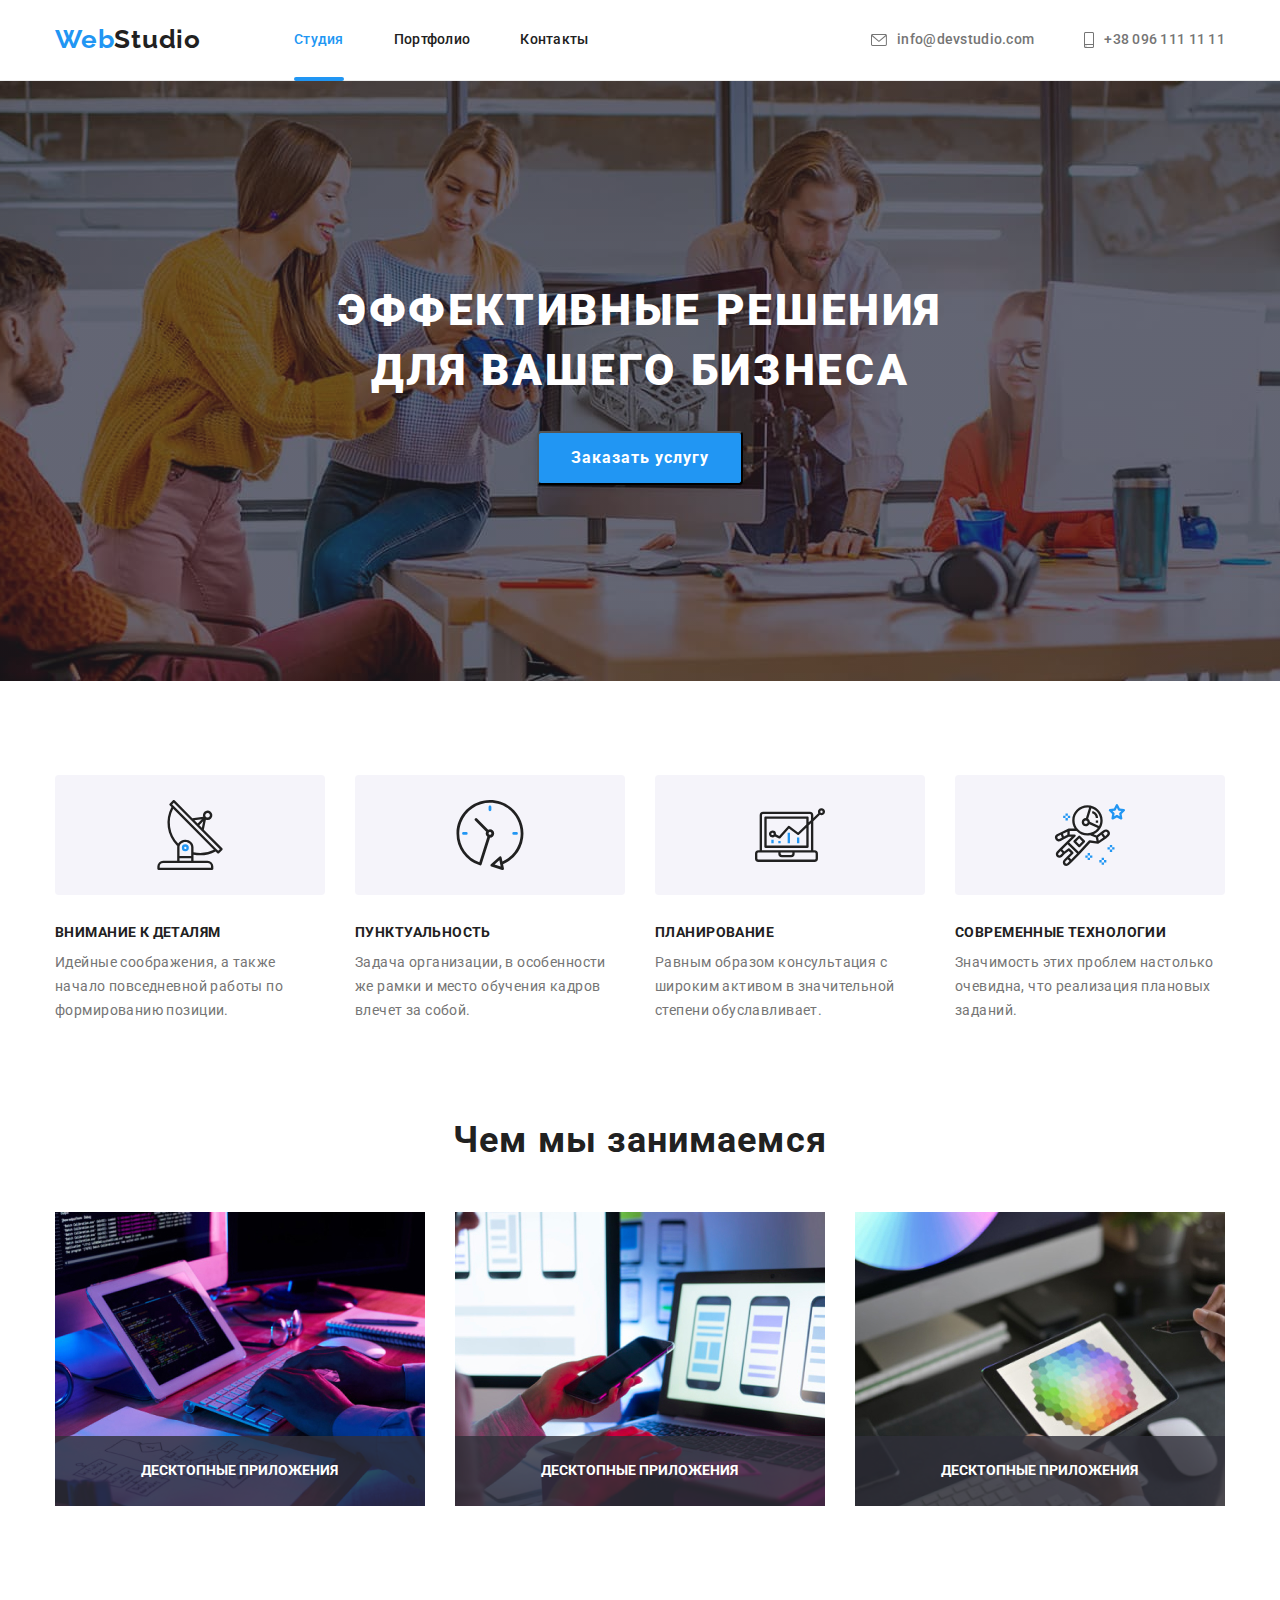
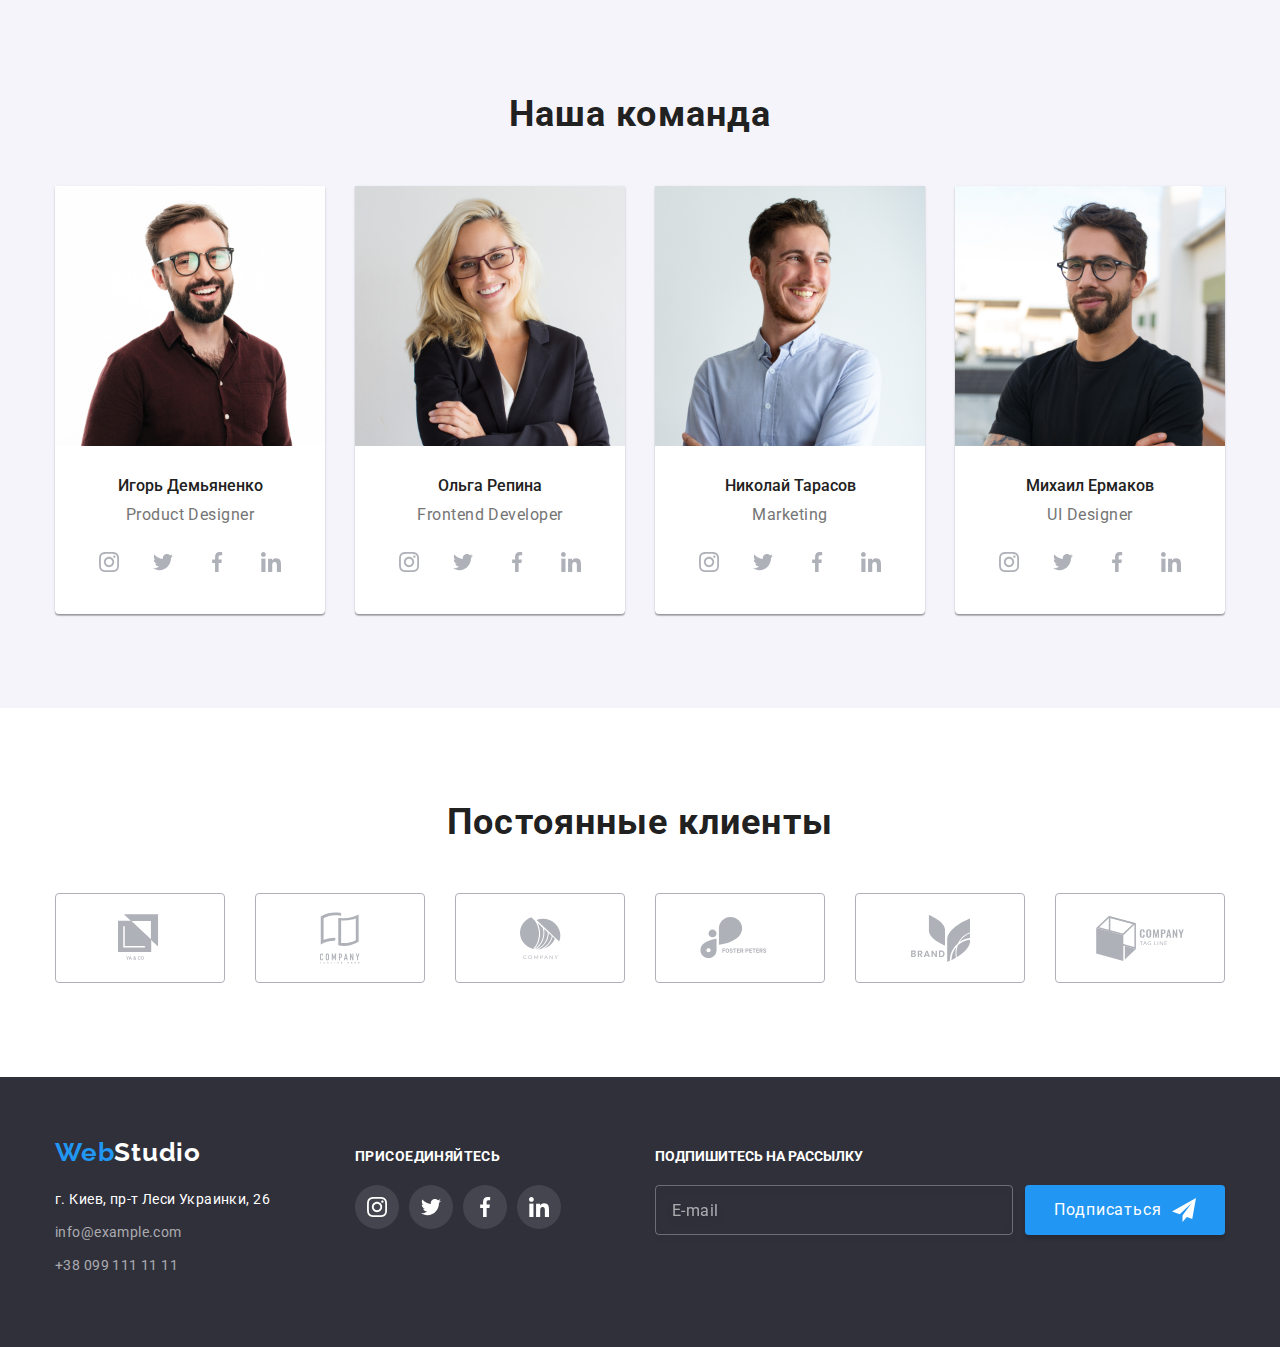
==== commit c6e0a4cd: "h7" ====
--- a/index.html
+++ b/index.html
@@ -52,19 +52,19 @@
          <div class="container">
          <h2 class="visually-hidden">Наши приоритеты</h2>
          <ul class="priorities__list grid list">
-             <li class="grid-item priorities__item priorities__item--details">
+             <li class="grid__item priorities__item priorities__item--details">
                  <h3 class="priorities__title">Внимание к деталям</h3>
                  <p  class="priorities__subtitle">Идейные соображения, а также начало повседневной работы по формированию позиции.</p>
              </li>
-             <li class="grid-item priorities__item priorities__item--time">
+             <li class="grid__item priorities__item priorities__item--time">
                  <h3 class="priorities__title">Пунктуальность</h3>
                  <p class="priorities__subtitle">Задача организации, в особенности же рамки и место обучения кадров влечет за собой.</p>
             </li>
-            <li class="grid-item priorities__item priorities__item--plan">
+            <li class="grid__item priorities__item priorities__item--plan">
                 <h3 class="priorities__title">Планирование</h3>
                 <p class="priorities__subtitle">Равным образом консультация с широким активом в значительной степени обуславливает.</p>
             </li>
-             <li class="grid-item priorities__item priorities__item--techno">
+             <li class="grid__item priorities__item priorities__item--techno">
                 <h3 class="priorities__title">Современные технологии</h3>
                 <p class="priorities__subtitle">Значимость этих проблем настолько очевидна, что реализация плановых заданий.</p>
              </li>
@@ -108,11 +108,11 @@
          <div class="container">
          <h2 class="title">Наша команда</h2>
          <ul class="list team__list grid">
-             <li class="grid-item team__item"><img class="team-list-img" src="./Images/team/team-1.jpg" alt="фото работника" width="270">
+             <li class="grid__item team__item"><img class="team-list-img" src="./Images/team/team-1.jpg" alt="фото работника" width="270">
                 <div class="team__label">
                 <h3 class="team__name">Игорь Демьяненко</h3>
                   <p class="team__position" lang="en">Product Designer</p>
-                  <ul class="list social__list social-list--centered">
+                  <ul class="list social__list social__list--centered">
                     <li class="social__item">
                       <a href="" class="social__link" target="_blank" rel="noopener noreferrer">
                         <svg class="social__icon">
@@ -144,11 +144,11 @@
                   </ul>
                 </div>
                 </li>
-             <li class="grid-item team__item"><img class="team-list-img" src="./Images/team/team-2.jpg" alt="фото работника" width="270">
+             <li class="grid__item team__item"><img class="team-list-img" src="./Images/team/team-2.jpg" alt="фото работника" width="270">
                 <div class="team__label">
                 <h3 class="team__name">Ольга Репина</h3>
                  <p class="team__position" lang="en">Frontend Developer</p>
-                 <ul class="list social__list social-list--centered">
+                 <ul class="list social__list social__list--centered">
                     <li class="social__item">
                       <a href="" class="social__link" target="_blank" rel="noopener noreferrer">
                         <svg class="social__icon">
@@ -180,11 +180,11 @@
                   </ul>
                 </div> 
                 </li>
-             <li class="grid-item team__item"><img class="team-list-img" src="./Images/team/team-3.jpg" alt="фото работника" width="270">
+             <li class="grid__item team__item"><img class="team-list-img" src="./Images/team/team-3.jpg" alt="фото работника" width="270">
                 <div class="team__label"> 
                 <h3 class="team__name">Николай Тарасов</h3>
                  <p class="team__position" lang="en">Marketing</p>
-                 <ul class="list social__list social-list--centered">
+                 <ul class="list social__list social__list--centered">
                     <li class="social__item">
                       <a href="" class="social__link" target="_blank" rel="noopener noreferrer">
                         <svg class="social__icon">
@@ -216,11 +216,11 @@
                   </ul>
                 </div> 
                 </li>
-              <li class="grid-item team__item"><img class="team-list-img" src="./Images/team/team-4.jpg" alt="фото работника" width="270">
+              <li class="grid__item team__item"><img class="team-list-img" src="./Images/team/team-4.jpg" alt="фото работника" width="270">
                 <div class="team__label">  
                 <h3 class="team__name">Михаил Ермаков</h3>
                  <p class="team__position" lang="en">UI Designer</p>
-                 <ul class="list social__list social-list--centered">
+                 <ul class="list social__list social__list--centered">
                     <li class="social__item">
                       <a href="" class="social__link" target="_blank" rel="noopener noreferrer">
                         <svg class="social__icon">
@@ -260,44 +260,44 @@
         <div class="container">
           <h2 class="title">Постоянные клиенты</h2>
           <ul class="list company__list grid">
-            <li class="company__item grid-item">
-              <a href="" class="company__link" target="_blank" rel="noopener noreferrer">
-                <svg class="company-icon icon-1">
+            <li class="company__item grid__item">
+              <a href="" class="company__link" target="_blank" rel="noopener noreferrer">
+                <svg class="company__icon" width="44.27px" height="49.23px">
                   <use href="./Images/svg/sprite.svg#icon-logo-1"></use>
                 </svg>
               </a>
             </li>
-            <li class="company__item grid-item">
-              <a href="" class="company__link" target="_blank" rel="noopener noreferrer">
-                <svg class="company-icon icon-2">
+            <li class="company__item grid__item">
+              <a href="" class="company__link" target="_blank" rel="noopener noreferrer">
+                <svg class="company__icon" width="40px" height="52px">
                   <use href="./Images/svg/sprite.svg#icon-logo-2"></use>
                 </svg>
               </a>
             </li>
-            <li class="company__item grid-item">
-              <a href="" class="company__link" target="_blank" rel="noopener noreferrer">
-                <svg class="company-icon icon-3">
+            <li class="company__item grid__item">
+              <a href="" class="company__link" target="_blank" rel="noopener noreferrer">
+                <svg class="company__icon" width="41px" height="42.6px">
                   <use href="./Images/svg/sprite.svg#icon-logo-3"></use>
                 </svg>
               </a>
             </li>
-            <li class="company__item grid-item">
-              <a href="" class="company__link" target="_blank" rel="noopener noreferrer">
-                <svg class="company-icon icon-4">
+            <li class="company__item grid__item">
+              <a href="" class="company__link" target="_blank" rel="noopener noreferrer">
+                <svg class="company__icon" width="79.66px" height="42.02px">
                   <use href="./Images/svg/sprite.svg#icon-logo-4"></use>
                 </svg>
               </a>
             </li>
-            <li class="company__item grid-item">
-              <a href="" class="company__link" target="_blank" rel="noopener noreferrer">
-                <svg class="company-icon icon-5">
+            <li class="company__item grid__item">
+              <a href="" class="company__link" target="_blank" rel="noopener noreferrer">
+                <svg class="company__icon" width="59px" height="47px">
                   <use href="./Images/svg/sprite.svg#icon-logo-5"></use>
                 </svg>
               </a>
             </li>
-            <li class="company__item grid-item">
-              <a href="" class="company__link" target="_blank" rel="noopener noreferrer">
-                <svg class="company-icon icon-6">
+            <li class="company__item grid__item">
+              <a href="" class="company__link" target="_blank" rel="noopener noreferrer">
+                <svg class="company__icon" width="88.48px" height="45.44px">
                   <use href="./Images/svg/sprite.svg#icon-logo-6"></use>
                 </svg>
               </a>
@@ -308,21 +308,21 @@
     </main>
     <!------------------------------------- футер ---------------------------------------------->
     <footer class="footer">
-        <div class="container-footer">
-          <div class="information">
-        <a class="footer-logotype" href="./index.html">Web<span class="footer-logo-span">Studio</span></a>
-          <address class="footer-addres">
-              <ul class="footer-list">
-            <li class="footer-list-item"><a class="footer-list-link-maps" href="https://goo.gl/maps/Lhu3DwiovZqrXFvk8" target="_blank" rel="noopener noreferrer">
+        <div class="footer__container container">
+          <div class="footer__information">
+        <a class="footer__logotype" href="./index.html">Web<span class="footer__logotype--span">Studio</span></a>
+          <address class="footer__addres">
+              <ul class="footer__list">
+            <li class="footer__item"><a class="footer__link--maps" href="https://goo.gl/maps/Lhu3DwiovZqrXFvk8" target="_blank" rel="noopener noreferrer">
                 г. Киев, пр-т Леси Украинки, 26</a></li>
-            <li class="footer-list-item"><a class="footer-list-link" href="mailto:info@devstudio.com">info@example.com</a></li>
-            <li class="footer-list-item"><a class="footer-list-link" href="tel:+38096111111">+38 099 111 11 11</a></li>
+            <li class="footer__item"><a class="footer__link" href="mailto:info@devstudio.com">info@example.com</a></li>
+            <li class="footer__item"><a class="footer__link" href="tel:+38096111111">+38 099 111 11 11</a></li>
               </ul>
             </address>
           </div>
-          <div class="social-connect">
-            <h2 class="footer-connect">присоединяйтесь</h2>
-            <ul class="list social__list social-list--centered">
+          <div class="social__connect">
+            <h2 class="footer__connect">присоединяйтесь</h2>
+            <ul class="list social__list social__list--start">
             <li class="social__item">
               <a href="" class="social__link" target="_blank" rel="noopener noreferrer">
                 <svg class="social__icon">
@@ -354,68 +354,69 @@
           </ul>
           </div>
           <div class="subscription">
-            <h2 class="connect">Подпишитесь на рассылку</h2>
-            <form class="subs-form" autocomplete="off">
-              <input type="email" name="email" class="email" placeholder="E-mail" />
-              <button type="submit" class="submit">Подписаться</button>
+            <h2 class="subscription__title">Подпишитесь на рассылку</h2>
+            <form class="subscription__form" autocomplete="off">
+              <input type="email" name="email" class="subscription__form--email" placeholder="E-mail" />
+              <button type="submit" class="subscription__form--submit submit">Подписаться</button>
             </form>
           </div>
         </div>
         </div>
     </footer>
+    <!-- subscription -->
     <div class="backdrop is-hidden" data-modal>
       <div class="modal">
-        <button aria-label="Закрыть окно" class="close-button" data-modal-close><b>&#10005;</b></button>
-        <form class="modal-form" autocomplete="off">
-          <h2 class="modal-title">Оставьте свои данные, мы вам перезвоним</h2>
-          <div class="form-field">
-            <label class="form-label">
+        <button aria-label="Закрыть окно" class="modal__button--close" data-modal-close><b>&#10005;</b></button>
+        <form class="main-form" autocomplete="off">
+          <h2 class="main-form__title">Оставьте свои данные, мы вам перезвоним</h2>
+          <div class="main-form__field">
+            <label class="main-form__label">
               Имя
-              <input class="form-input" type="text" name="username" />
-              <span class="icon">
-                <svg class="form-icon">
+              <input class="main-form__input" type="text" name="username" />
+              <span>
+                <svg class="main-form__icon">
                   <use href="./Images/svg/sprite.svg#icon-person-modal"></use>
                 </svg>
               </span>
             </label>
           </div>
-          <div class="form-field">
-            <label class="form-label">
+          <div class="main-form__field">
+            <label class="main-form__label">
               Телефон
-              <input class="form-input" type="tel" name="phone_number" />
-              <span class="icon">
-                <svg class="form-icon">
+              <input class="main-form__input" type="tel" name="phone_number" />
+              <span>
+                <svg class="main-form__icon">
                   <use href="./Images/svg/sprite.svg#icon-phone-modal"></use>
                 </svg>
               </span>
             </label>
           </div>
-          <div class="form-field">
-            <label class="form-label">
+          <div class="main-form__field">
+            <label class="main-form__label">
               Почта
-              <input class="form-input" type="email" name="email" />
-              <span class="icon">
-                <svg class="form-icon">
+              <input class="main-form__input" type="email" name="email" />
+              <span>
+                <svg class="main-form__icon">
                   <use href="./Images/svg/sprite.svg#icon-email-modal"></use>
                 </svg>
               </span>
             </label>
           </div>
-          <div class="form-field">
-            <label class="form-label">
+          <div class="main-form__field">
+            <label class="main-form__label">
               Комментарий
-              <textarea class="form-input comment" name="comment" placeholder="Введите текст"></textarea>
+              <textarea class="main-form__input main-form__input--comment" name="comment" placeholder="Введите текст"></textarea>
             </label>
           </div>
           <div class="custom-checkbox">
-            <label class="label agreement">
-              <input type="checkbox" name="agreement" class="checkbox" />
-              <span class="checkbox-icon"> </span>
+            <label class="checkbox__label">
+              <input type="checkbox" name="agreement" class="checkbox__input visually-hidden" />
+              <span class="checkbox__icon"> </span>
               Соглашаюсь с рассылкой и принимаю
-              <span class="agreement-link"> <a href="">  Условия договора</a></span>
+              <span><a class="checkbox__link" href="">Условия договора</a></span>
             </label>
           </div>
-          <button type="submit" class="submit modal-submit">Отправить</button>
+          <button type="submit" class="submit main-form__submit">Отправить</button>
         </form>
       </div>
     </div>
--- a/CSS/style.css
+++ b/CSS/style.css
@@ -83,14 +83,14 @@
     margin-top: -30px;
 }
   
-  .grid-item {
-  flex-basis: calc((100% - 30px * var(--grid-item)) / var(--grid-item));
+  .grid__item {
+  flex-basis: calc((100% - 30px * var(--grid__item)) / var(--grid__item));
   margin-left: 30px;
   margin-top: 30px;
   }
 
 .priorities-list-item {
-    --grid-item: 4;
+    --grid__item: 4;
 } 
 /* ============== END GENERAL STYLE ====================== */
 
@@ -152,9 +152,6 @@
     letter-spacing: 0.03em;
     color: #2196F3;
     text-decoration: none;
-    margin-right: 93px;
-    padding-top: 24px;
-    padding-bottom: 25px
     }
 
 .logo--margin-right {
@@ -167,11 +164,11 @@
     color: #212121;
     }
 
-.nav__list {
-    display: flex;
-    font-weight: 500;
-    line-height: 1.14;
-    letter-spacing: 0.02em;
+    .nav__list {
+        display: flex;
+        font-weight: 500;
+        line-height: 1.14;
+        letter-spacing: 0.02em;
     }
 
 .nav__item:not(:last-child) {
@@ -180,41 +177,31 @@
 
 .nav__item {
     display: block;
-    margin-right: 50px;
     text-decoration: none;
     transition: var(--animation);
 }
 
+
+.main-list .link{
+    transition: var(--animation);
+}
+
 .nav__link {
+    display: flex;
+    align-items: center;
+    font-weight: 500;
+    font-size: 14px;
+    letter-spacing: 0.02em;
     justify-content: center;
     padding-top: 32px;
     padding-bottom: 32px;
     transition: color var(--animation);
-  }
-
-.main-list .link{
-    transition: var(--animation);
-}
-
-.nav__link {
-    display: flex;
-    align-items: center;
-    font-weight: 500;
-    font-size: 14px;
-    line-height: 1.14px;
-    letter-spacing: 0.02em;
-    color: #757575;
-    text-decoration: none;
     }
 
  .nav__list {
     list-style: none;
     align-items: center;
     margin-left: auto;
-}
-
-.nav__item:not(:last-child) {
-    margin-right: 50px;
 }
 
 .nav__link:focus, .nav__link:hover {
@@ -452,7 +439,7 @@
 }
 
 .about__item {
-    --grid-item: 3;
+    --grid__item: 3;
 }
 
 .service__thumb {
@@ -501,7 +488,7 @@
 }  
 
 .team__item {
-    --grid-item: 4;
+    --grid__item: 4;
     background: var(--light-text-color);
     box-shadow: 0px 1px 3px rgb(0 0 0 / 12%), 0px 1px 1px rgb(0 0 0 / 14%), 0px 2px 1px rgb(0 0 0 / 20%);
     border-radius: 0px 0px 4px 4px;
@@ -538,7 +525,7 @@
     margin-left: 32px;
 } */
 
-.social-list--centered {
+.social__list--centered {
     display: flex;
    align-items: center;
    justify-content: center;
@@ -585,7 +572,7 @@
 }
 
 .company__item {
-    --grid-item: 6
+    --grid__item: 6
 }
 .company__link {
  transition: fill var(--accent-color);
@@ -606,42 +593,12 @@
     border-radius: 4px;  
 }
 
-.company .icon-1 {
-    width: 44.27px;
-    height: 49.23px;
-}
-    
-.company .icon-2 {
-width: 40px;
-height: 52px;
-}
-
-.company .icon-3 {
-width: 41px;
-height: 42.6px;
-}
-    
-.company .icon-4 {
-width: 79.66px;
-height: 42.02px;
-}
-    
-.company .icon-5 {
-width: 59px;
-height: 47px;
-}
-    
-.company .icon-6 {
-width: 88.48px;
-height: 45.44px;
-}
-
-.company-icon {
+.company__icon {
 transition: fill var(--accent-color);
 }
   
-.company__link:hover .company-icon,
-.company__link:focus .company-icon {
+.company__link:hover .company__icon,
+.company__link:focus .company__icon {
 fill: var(--accent-color);
 transition: var(--animation);
 }
@@ -665,34 +622,22 @@
     padding-bottom: 94px;
 }
 
-.container-portfolio {
-    width: 1200px;
-    padding-right: 15px;
-    padding-left: 15px;
-    margin-right: auto;
-    margin-left: auto;
-}
-.portfolio .title{
-    display: none;
-}
-
-.portfolio-button{
-    display: flex;
-    list-style: none;
+.portfolio__button{
+    display: flex;
     justify-content: center;
     margin-bottom: 50px;
 }
 
-.portfolio-button-list {
+.portfolio__button--list {
     margin-right: 8px;
-    --grid-item: 5;
-}
-
-.portfolio-button-list:last-child {
+    --grid__item: 5;
+}
+
+.portfolio__button--list:last-child {
     margin-right: 0px;
    }
 
-.portfolio-button-item {
+.portfolio__button--item {
     padding: 6px 22px;
     font-weight: 500;
     font-size: 16px;
@@ -707,8 +652,8 @@
     transition: color var(--animation), background-color var(--animation), box-shadow var(--animation);
 }
 
-.portfolio-button-item:hover,
-.portfolio-button-item:focus {
+.portfolio__button--item:hover,
+.portfolio__button--item:focus {
     color: white;
     background-color: var(--accent-color);
     box-shadow: 0px 2px 27px -7px rgba(0,0,0,0.77);
@@ -717,25 +662,20 @@
     transition: var(--animation);
 }
 
-.portfolio-list {
-    justify-content: space-between;
-    list-style: none;   
-}
-
-.portfolio-img {
+.portfolio__card {
     cursor: pointer;
-    --grid-item: 3 3 3;
+    --grid__item: 3 3 3;
     display: block;
     transition: box-shadow var(--animation);
 }
 
-.link-card {
+.portfolio__link {
     text-decoration: none;
     display: block;
 }
 
-.link-card:hover,
-.link-card:focus {
+.portfolio__link:hover,
+.portfolio__link:focus {
     cursor: pointer;
     box-shadow: 6px 14px 23px 1px rgba(0,0,0,0.21);
     -webkit-box-shadow: 6px 14px 23px 1px rgba(0,0,0,0.21);
@@ -743,14 +683,14 @@
     transition: var(--animation);
 }
 
-.description {
+.portfolio__description {
     border-bottom: solid 1px #ECECEC;
     border-left: solid 1px #ECECEC;
     border-right: solid 1px #ECECEC;
     padding: 20px 24px;
 }
 
-.porfolio-name {
+.porfolio__name {
     font-family: var(--text-font);
     font-weight: 700;
     font-style: normal;
@@ -761,7 +701,7 @@
     margin-bottom: 4px; 
 }
 
-.portfolio-description {
+.portfolio__label {
     margin-top: 4px;
     font-family: var(--text-font);
     font-weight: normal;
@@ -774,12 +714,12 @@
 
 /* ----------------- portfolio awerlay ---------------------*/
 
-.project-thumb {
+.project__thumb {
     position: relative;
     overflow: hidden;
 }
 
-.project-overlay {
+.project__overlay {
     position: absolute;
     top: 0;
     left: 0;
@@ -790,7 +730,7 @@
     background-color: rgba(33,150,243,0.9);
 }
 
-.project-overlay > p {
+.project__overlay {
     padding: 63px 24px;
     color: #ffffff;
     font-size: 18px;
@@ -798,13 +738,7 @@
     letter-spacing: 0.03em;
 }
 
-.project-overlay :hover,
-.project-overlay :focus {
-    transform: translateY(100%);
-    display: block;
-}
-
-.portfolio-img:hover .project-overlay{
+.portfolio__card:hover .project__overlay{
     transform: translateY(0);
     display: block;
 }
@@ -823,25 +757,26 @@
     background: #2F303A;
 }
 
-.container-footer {
-    width: 1200px;
-    padding-left: 15px;
-    padding-right: 15px;
-    margin-right: auto;
-    margin-left: auto;
+.footer__container {
     display: flex;
     justify-content: space-between;
 }
 
-.information {
+.footer__information {
     flex-basis: calc((50% - 45px) / 2);
 }
 
-.footer-list {
+.footer__list {
     padding-top: 20px;
 }
 
-.footer-logotype {
+.social__list--start {
+    display: flex;
+    margin: 0;
+    justify-content: flex-start;
+}
+
+.footer__logotype {
     font-family: var(--logo-font);
     font-weight: 700;
     font-size: 26px;
@@ -851,22 +786,22 @@
     text-decoration: none;
 }
 
-.footer-logo-span {
+.footer__logotype--span {
     color: #FFFFFF;
 }
 
-.footer-addres {
+.footer__addres {
     font-style: normal;
 }
 
-.footer-list-item {
+.footer__item {
     list-style: none;
     padding-bottom: 9px;
     padding-left: 0px;
     padding-right: 0px;
 }    
 
-.footer-list-link-maps {
+.footer__link--maps {
     display: inline-block;
     font-family: var(--text-font);
     font-weight: normal;
@@ -877,14 +812,14 @@
     text-decoration: none;
 }
 
-.footer-list-link-maps:hover,
-.footer-list-link-maps:focus {
+.footer__link--maps:hover,
+.footer__link--maps:focus {
     color: var(--accent-color);
     transition: var(--animation);
 }
 
-.footer-list-link,
-.footer-list-link {
+.footer__link,
+.footer__link {
     font-family: var(--text-font);
     font-weight: normal;
     font-size: 14px;
@@ -894,22 +829,19 @@
     text-decoration: none;
 }
 
-.footer-list-link:focus,
-.footer-list-link:hover {
+.footer__link:focus,
+.footer__link:hover {
     color: var(--accent-color);
     transition: var(--animation);
     transition: color var(--animation);
 }
 
-.footer-addres {
-    font-style: normal;
-}
-
-.social-connect {
+
+.social__connect {
     flex-basis: calc((50% - 45px) / 2);
 }
 
-.footer-connect {
+.footer__connect {
     display: flex;
     font-style: normal;
     font-weight: bold;
@@ -921,11 +853,11 @@
     margin-bottom: 20px;
 }
 
-.social-icons {
+/* .social-icons {
     display: inline-flex;
     margin: 0;
     justify-content: flex-start;
-}
+} */
 .footer .social__link {
     fill: var(--light-text-color);
     background-color: rgba(255, 255, 255, 0.1)
@@ -944,11 +876,11 @@
     flex-basis: calc(50% - 15px);
 }
 
-.social-connect, .subscription {
+.social__connect, .subscription {
     padding-top: 12px;
 }
 
-.social-connect .footer-connect, .subscription .connect {
+.social__connect .footer__connect, .subscription__title {
     display: flex;
     line-height: 1.14;
     text-transform: uppercase;
@@ -957,12 +889,12 @@
     font-size: 14px;
 }
 
-.subs-form {
+.subscription__form {
     display: flex;
     justify-content: space-between;
 }
 
-.subs-form:not(:placeholder-shown) > .email {
+.subscription__form:not(:placeholder-shown) > .subscription__form--email {
     background-color: transparent;
     font-size: 16px;
     line-height: 1.25;
@@ -970,7 +902,15 @@
     color: var(--light-text-color);
 }
 
-.subs-form .email {
+.subscription__form input::placeholder {
+    display: block;
+    font-size: 16px;
+    line-height: 1.25;
+    letter-spacing: 0.03em;
+    color: rgba(255, 255, 255, 0.6);
+}
+
+.subscription__form--email {
     width: 100%;
     height: 50px;
     padding-left: 16px;
@@ -1000,15 +940,17 @@
     align-items: center;
 }
 
-[type=reset], [type=submit], button {
+/* end subscription */
+
+/* [type=reset], [type=submit], button {
     -webkit-appearance: button;
 }
 
 button, select {
     text-transform: none;
-}
-
-.subs-form .submit::after {
+} */
+
+.subscription__form--submit::after {
     display: flex;
     content: "";
     margin-left: 10px;
@@ -1062,7 +1004,8 @@
     transition: var(--animation);
 }
 
-.close-button {
+
+.modal__button--close {
     cursor: pointer;
     position: absolute;
     top: 8px;
@@ -1079,12 +1022,12 @@
     transition: color var(--animation);
 }
 
-.close-button:hover,
-.close-button:focus{
+.modal__button--close:hover,
+.modal__button--close:focus{
   color: var(--accent-color);
 }
 
-.modal-title {
+.main-form__title {
     display: flex;
     justify-content: center;
     align-items: center;
@@ -1100,21 +1043,21 @@
     margin-bottom: 12px;
 }
 
-.form-field .form-label{
+.main-form__field .main-form__label{
     display: flex;
  flex-direction: column;
   }
 
-.form-field:not(:last-of-type) {
+.main-form__field:not(:last-of-type) {
     margin-bottom: 10px;
 }
 
-.form-field .form-label {
+.main-form__field .main-form__label {
     display: flex;
     flex-direction: column;
 }
 
-.form-label {
+.main-form__label {
     position: relative;
 }
 
@@ -1128,7 +1071,7 @@
     color: var(--main-text-color);
 }
 
-.form-input {
+.main-form__input {
     margin-top: 4px;
     padding-left: 42px;
     height: 40px;
@@ -1146,7 +1089,7 @@
     margin: 0;
 }
 
-.form-icon {
+.main-form__icon {
     width: 18px;
     height: 18px;
     position: absolute;
@@ -1156,35 +1099,35 @@
     transition: fill var(--animation);
 }
 
-.form-label{
+.main-form__label{
  position: relative;
   }
 
-.form-field:focus-within .form-icon{
+.main-form__field:focus-within .main-form__icon{
  fill: var(--accent-color);
    }  
 
-.form-field:focus-within .form-input{
+.main-form__field:focus-within .main-form__input{
  border: 1px solid var(--accent-color);
 outline: var(--accent-color);
   color: var(--accent-color);
   }
 
-.form-input.comment {
+.main-form__input.main-form__input--comment {
     height: 120px;
     resize: none;
     padding: 12px 16px;
     margin-bottom: 20px;
 }
 
-.comment::placeholder{
+.main-form__input--comment::placeholder{
 font-size: 12px;
  line-height: 14px;
  letter-spacing: 0.01em;
  color:rgba(117, 117, 117, 0.5);
   }
  
-.comment:not(:placeholder-shown) {
+.main-form__input--comment:not(:placeholder-shown) {
 font-size: 12px;
  line-height: 14px;
  letter-spacing: 0.01em;
@@ -1195,7 +1138,7 @@
     justify-content: center;
 }
 
-.checkbox {
+.checkbox__input visually-hidden {
     position: absolute !important;
     clip: rect(1px 1px 1px 1px);
     clip: rect(1px, 1px, 1px, 1px);
@@ -1206,7 +1149,7 @@
     overflow: hidden;
 }
 
-.checkbox-icon {
+.checkbox__icon {
     display: inline-block;
     margin-right: 7px;
     width: 16px;
@@ -1216,7 +1159,7 @@
     transition: background-color var(--animation), background-image var(--animation);
 }
 
-.checkbox:checked + .checkbox-icon{
+.checkbox__input:checked + .checkbox__icon{
     background-color: var(--accent-color);
     background-image: url(../Images/svg/check.svg);
     background-size: contain;
@@ -1225,13 +1168,13 @@
     display: inline-block;
 }
 
-.agreement-link {
+.checkbox__link {
     display: block;
     margin-left: 3px;
-    color: #2196F3;
-}
-
-.agreement {
+    color: var(--accent-color);
+}
+
+.checkbox__label {
     display: flex;
     justify-content: center;
     align-items: center;
@@ -1242,11 +1185,8 @@
     color: #757575;
 }
 
-.agreement-link a{
-    color: var(--accent-color);
-}
-
-.modal-submit {
+
+.main-form__submit {
     display: flex;
     justify-content: center;
     align-items: center;
@@ -1256,10 +1196,4 @@
     transition: var(--animation);
 }
 
-.custom-checkbox .label{
-    align-items: center;
-    justify-content: center;
-  }
-  
-
 /* ----------------------end modal-------------------------- */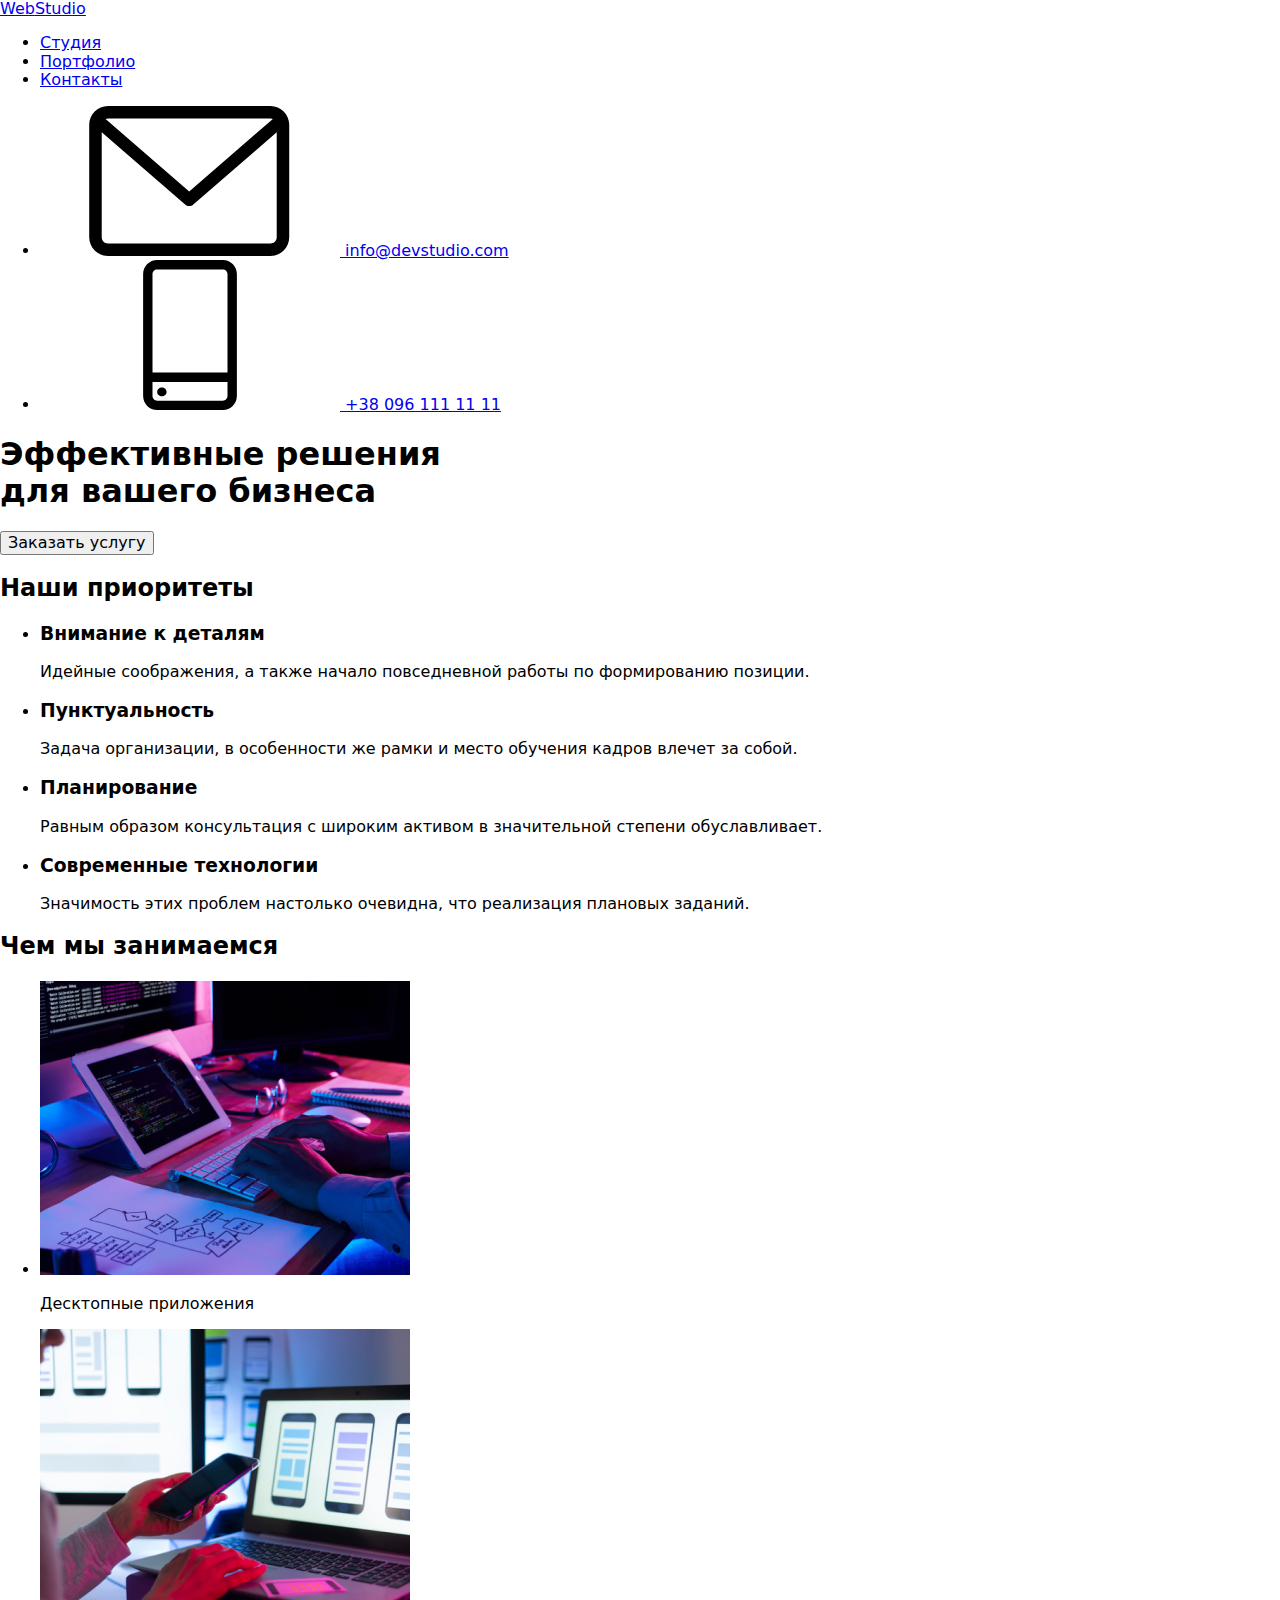
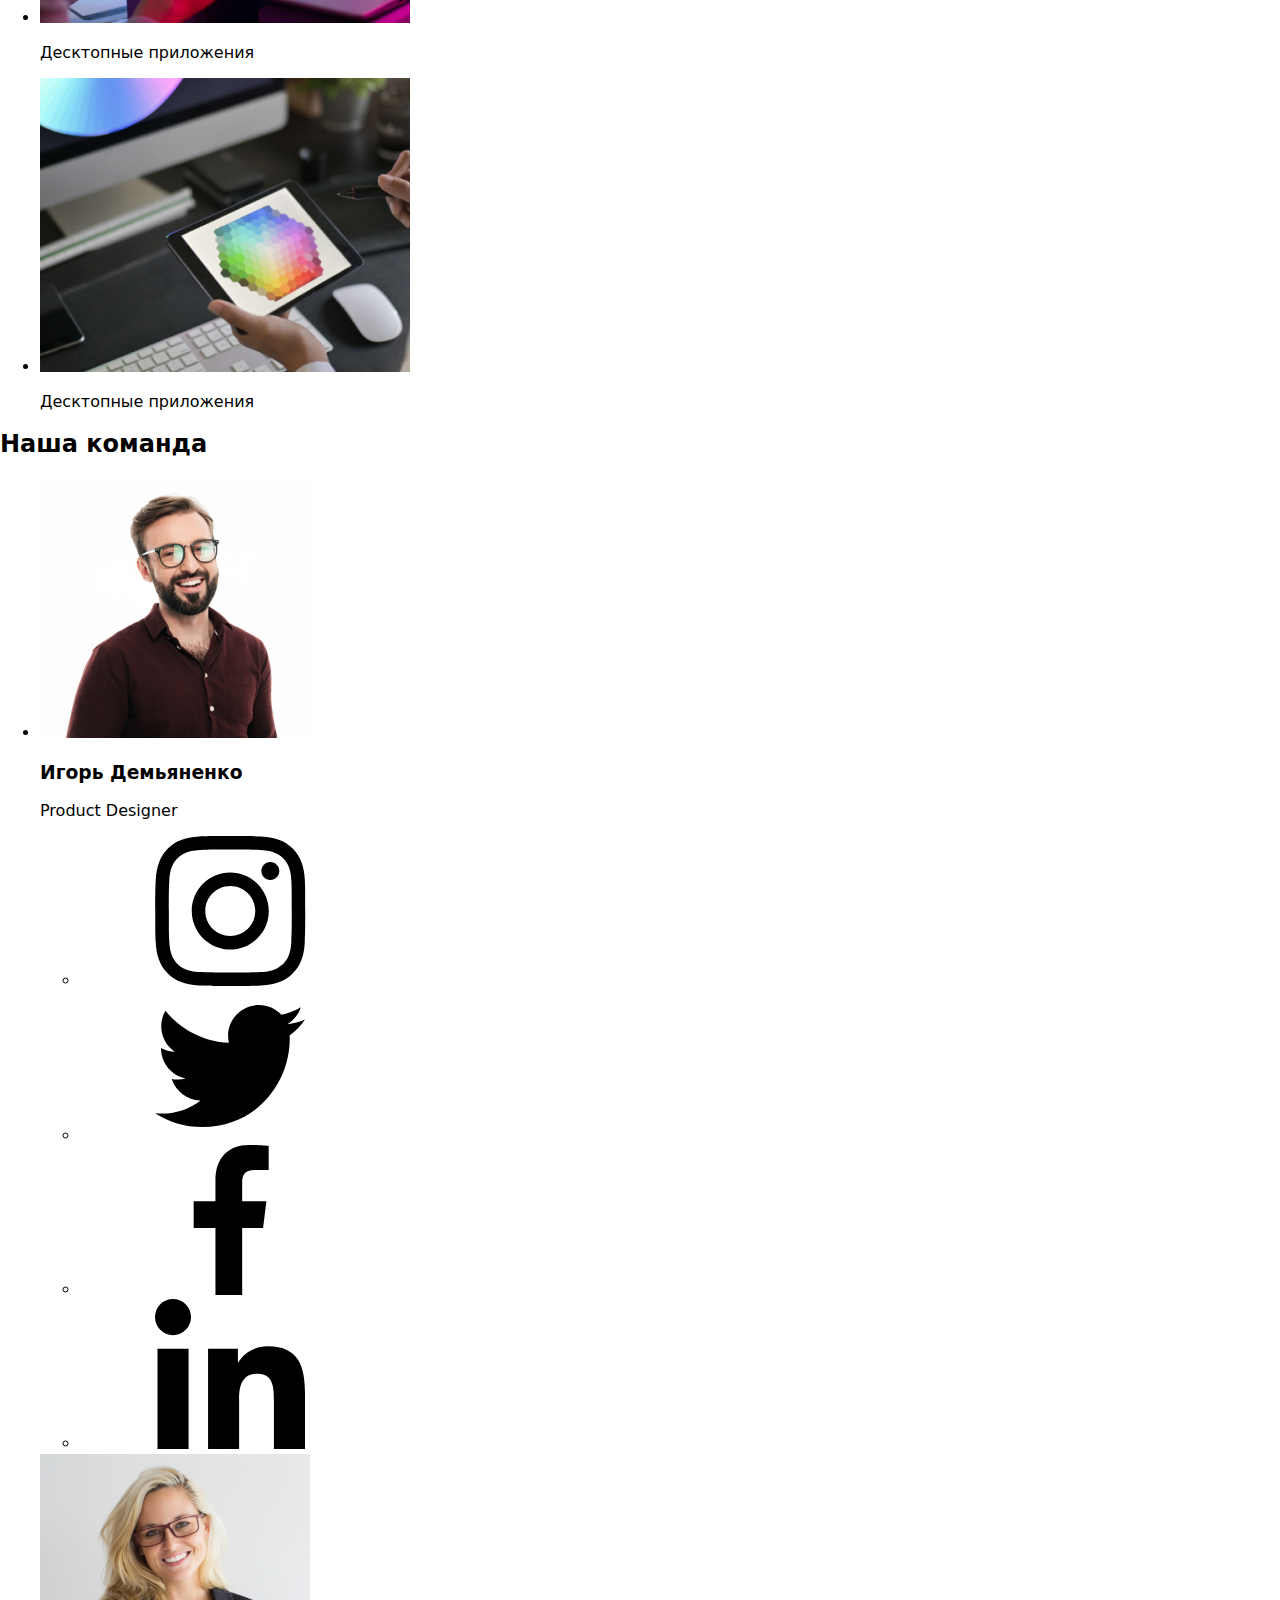
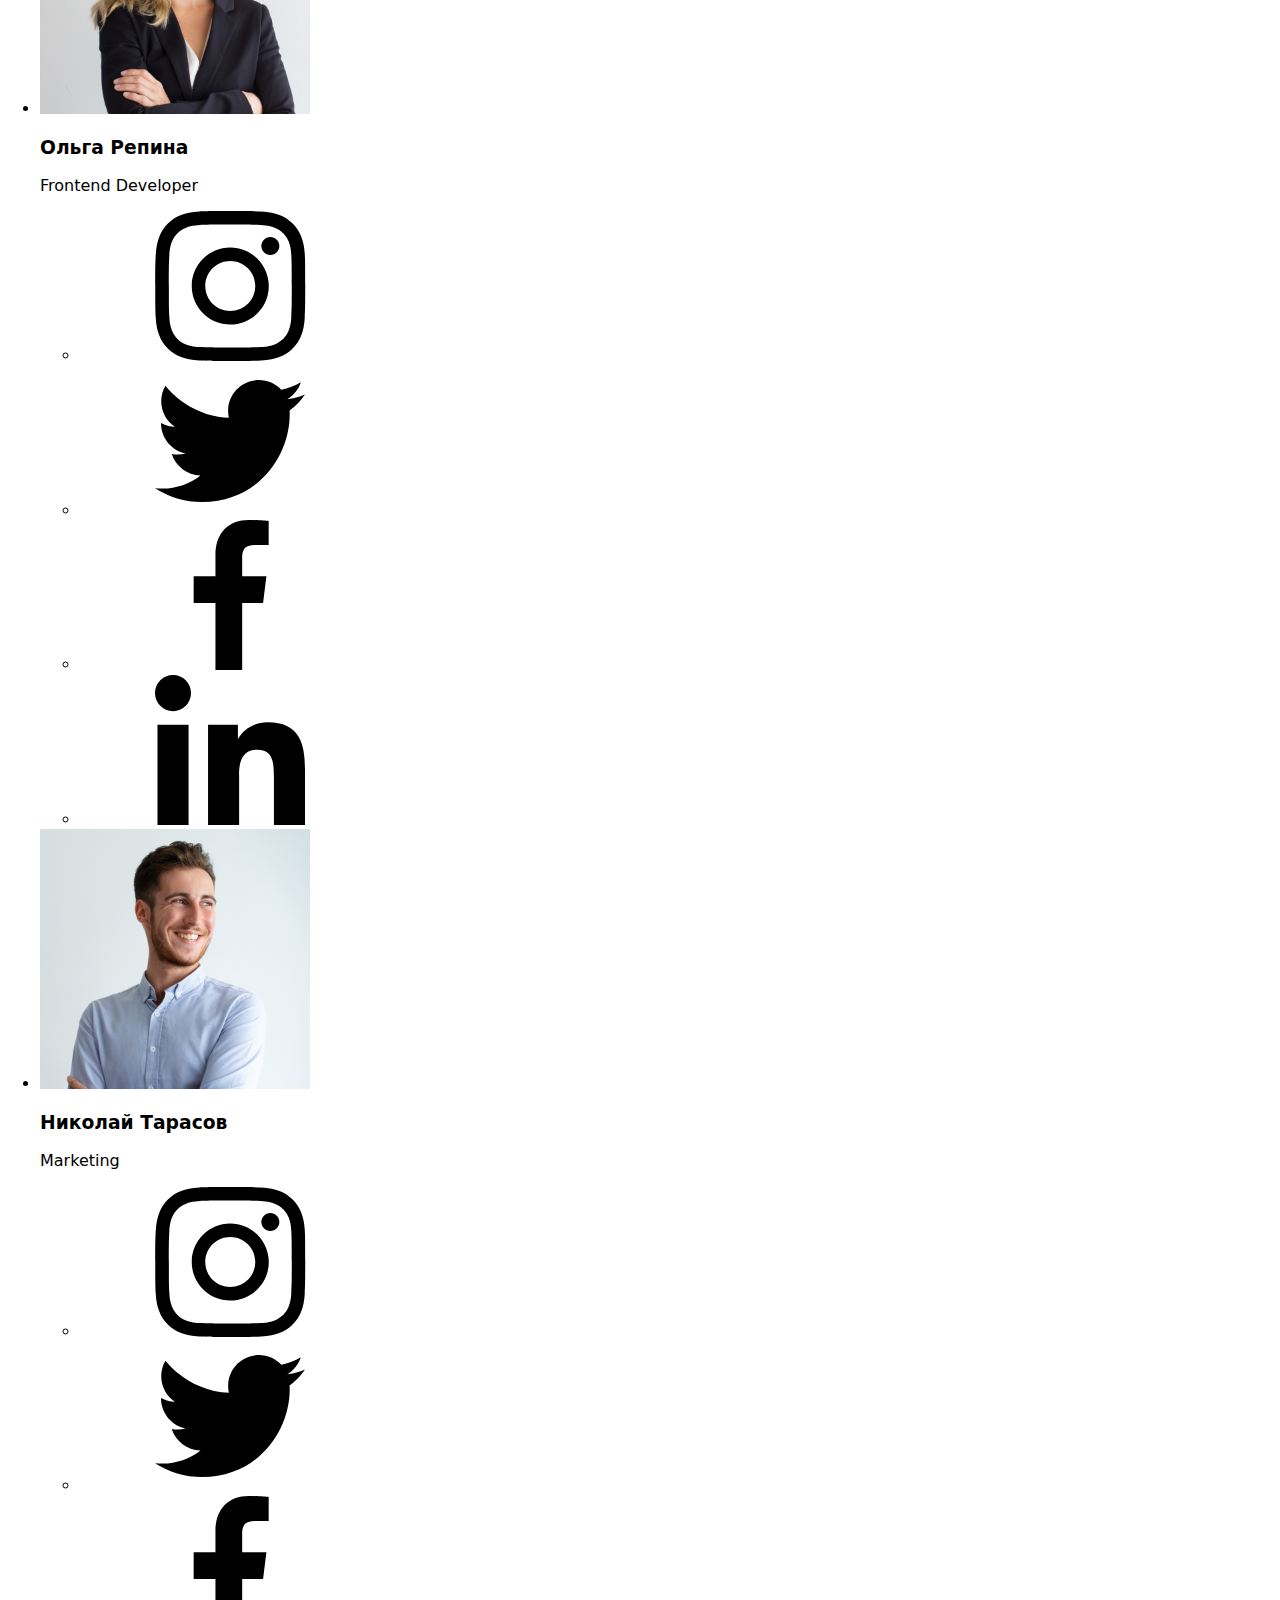
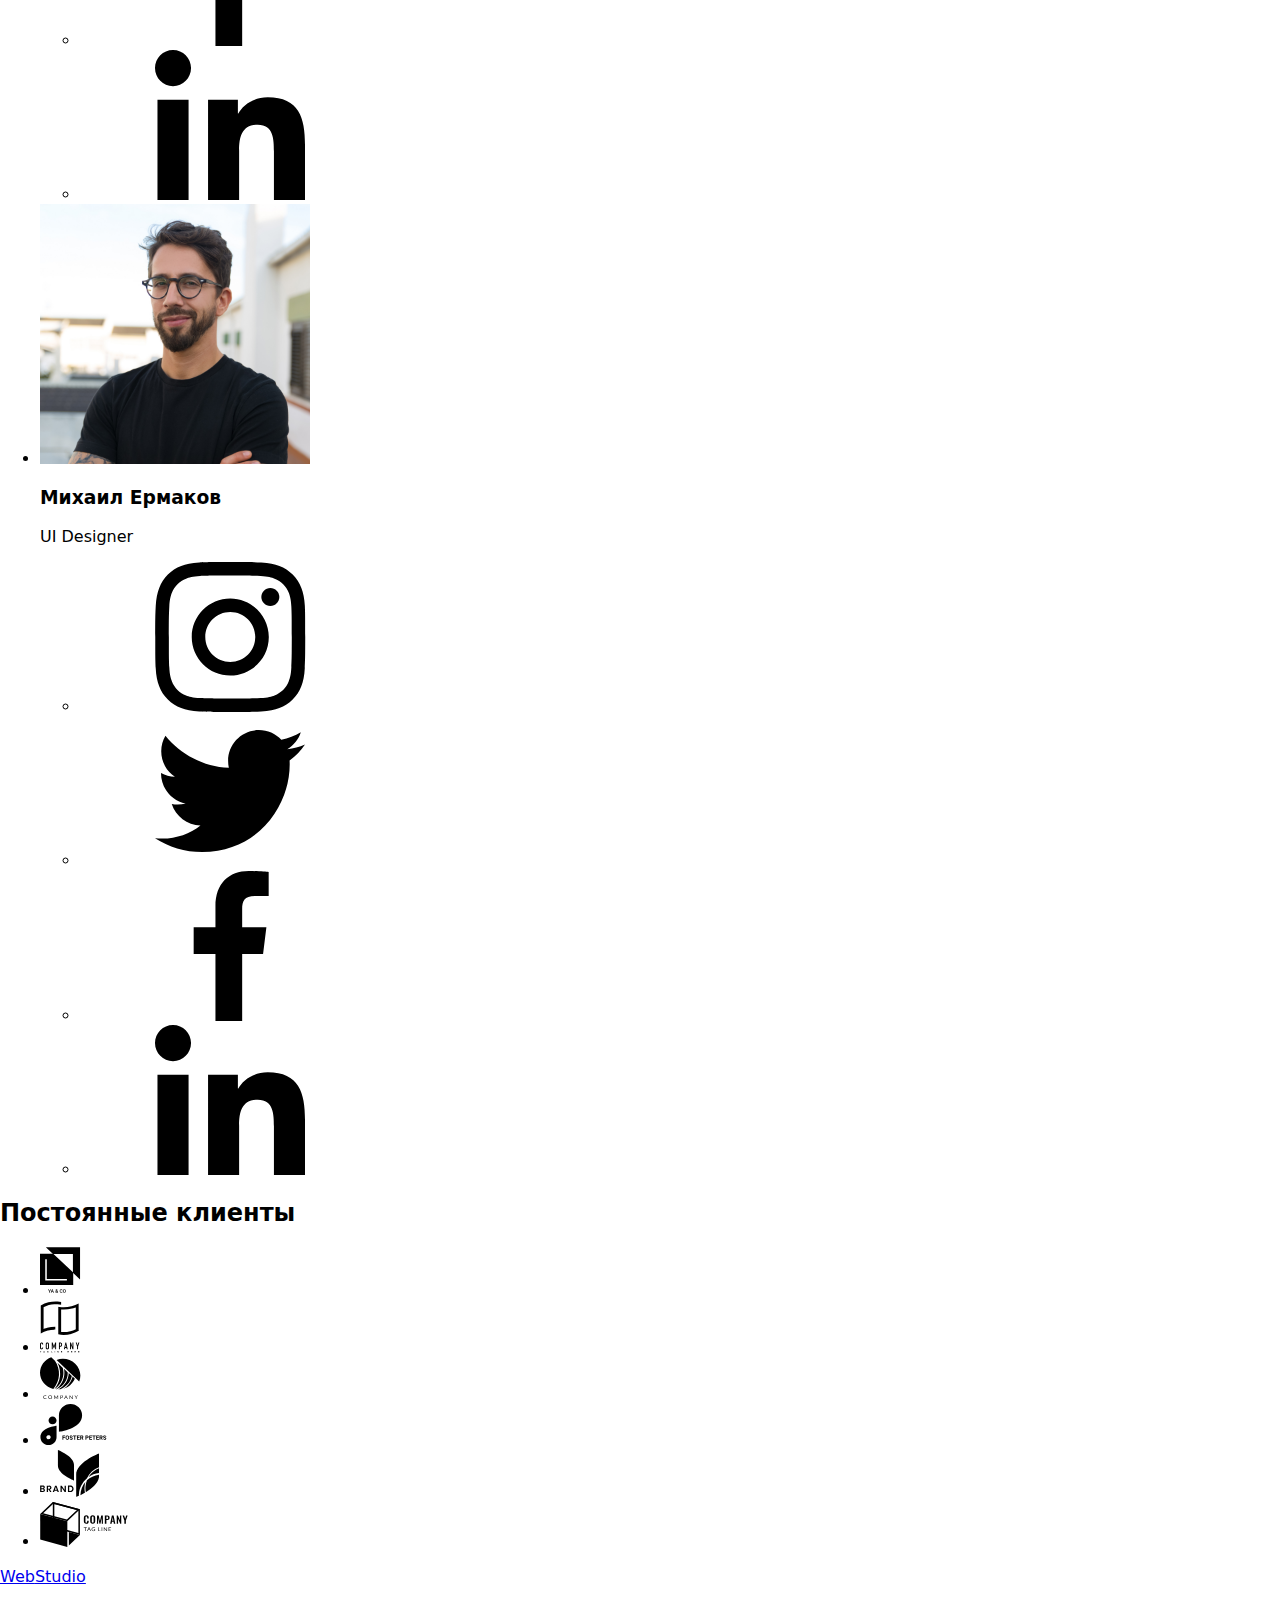
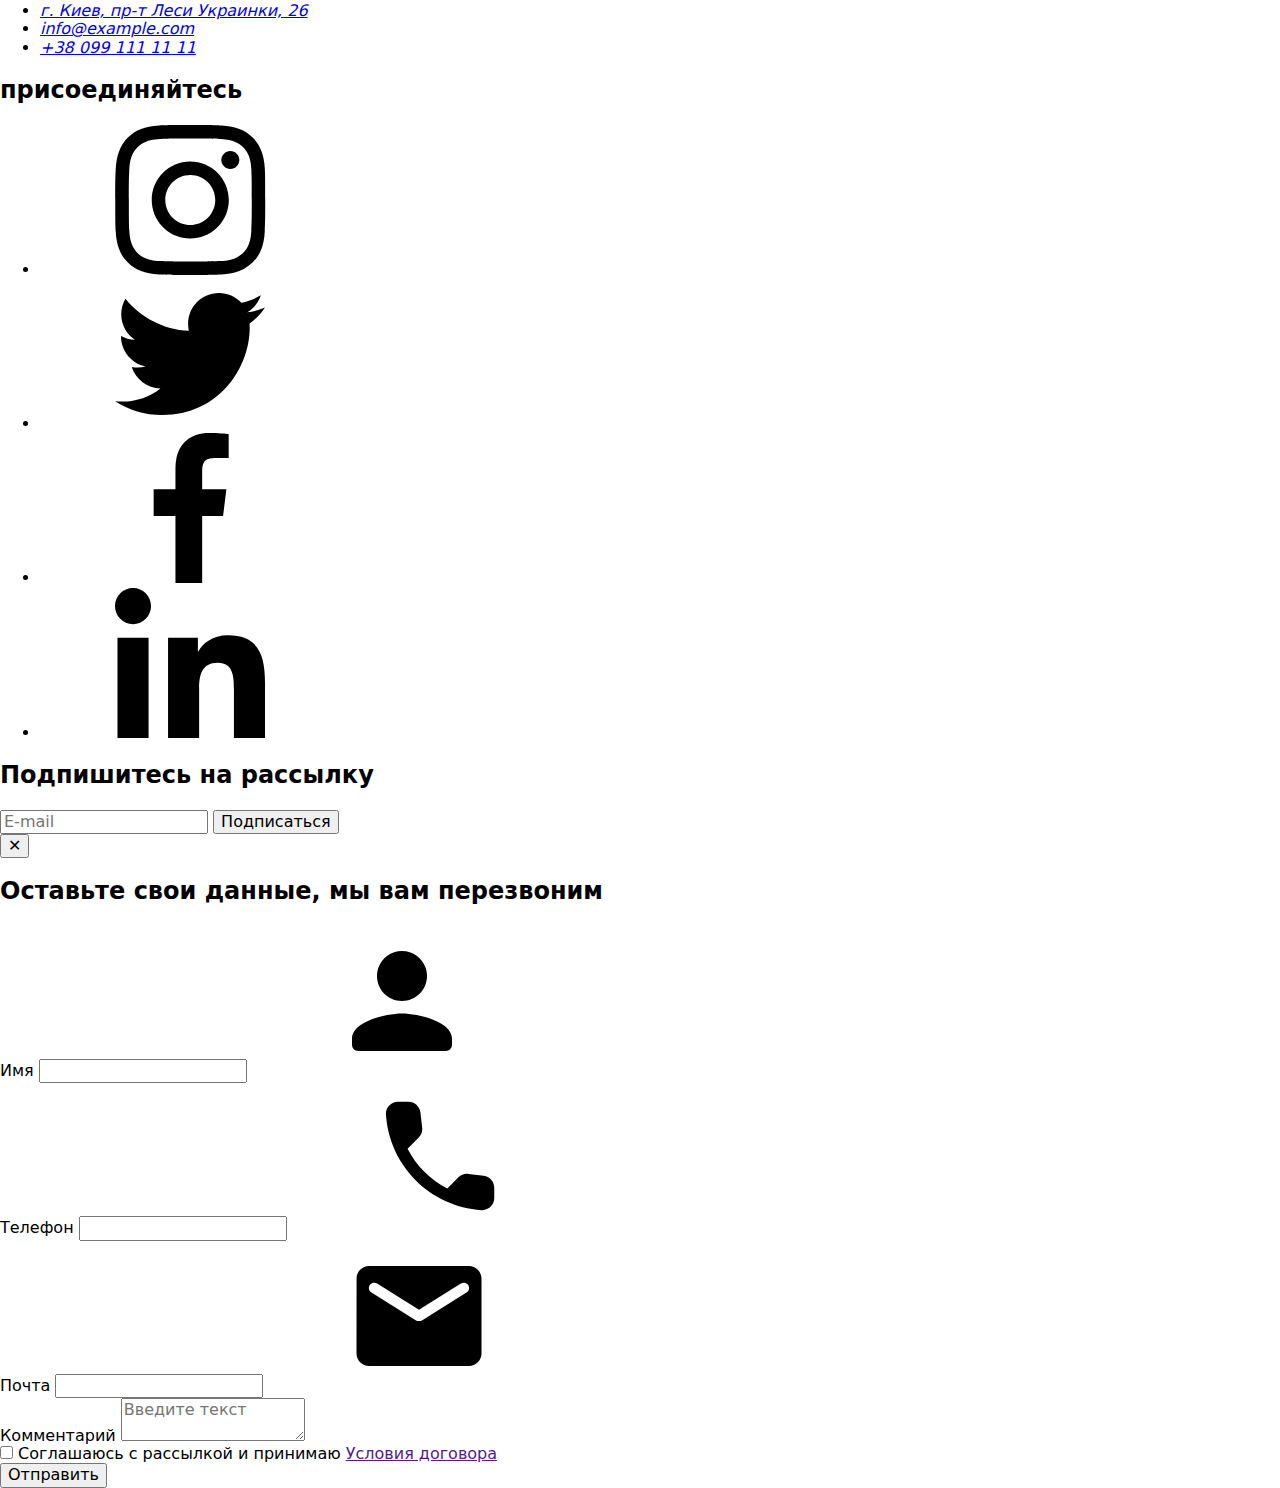
==== commit 6e02181e: "h7" ====
--- a/index.html
+++ b/index.html
@@ -7,7 +7,7 @@
     <link rel="preconnect" href="https://fonts.gstatic.com">
     <link href="https://fonts.googleapis.com/css2?family=Raleway:wght@700&family=Roboto:wght@400;500;700;900&display=swap" rel="stylesheet">
     <link rel="stylesheet" href="https://cdnjs.cloudflare.com/ajax/libs/modern-normalize/1.0.0/modern-normalize.min.css">
-    <link rel="stylesheet" href="./CSS/style.css">
+    <link rel="stylesheet" href="./css/style.css">
     
 </head>
 <body>
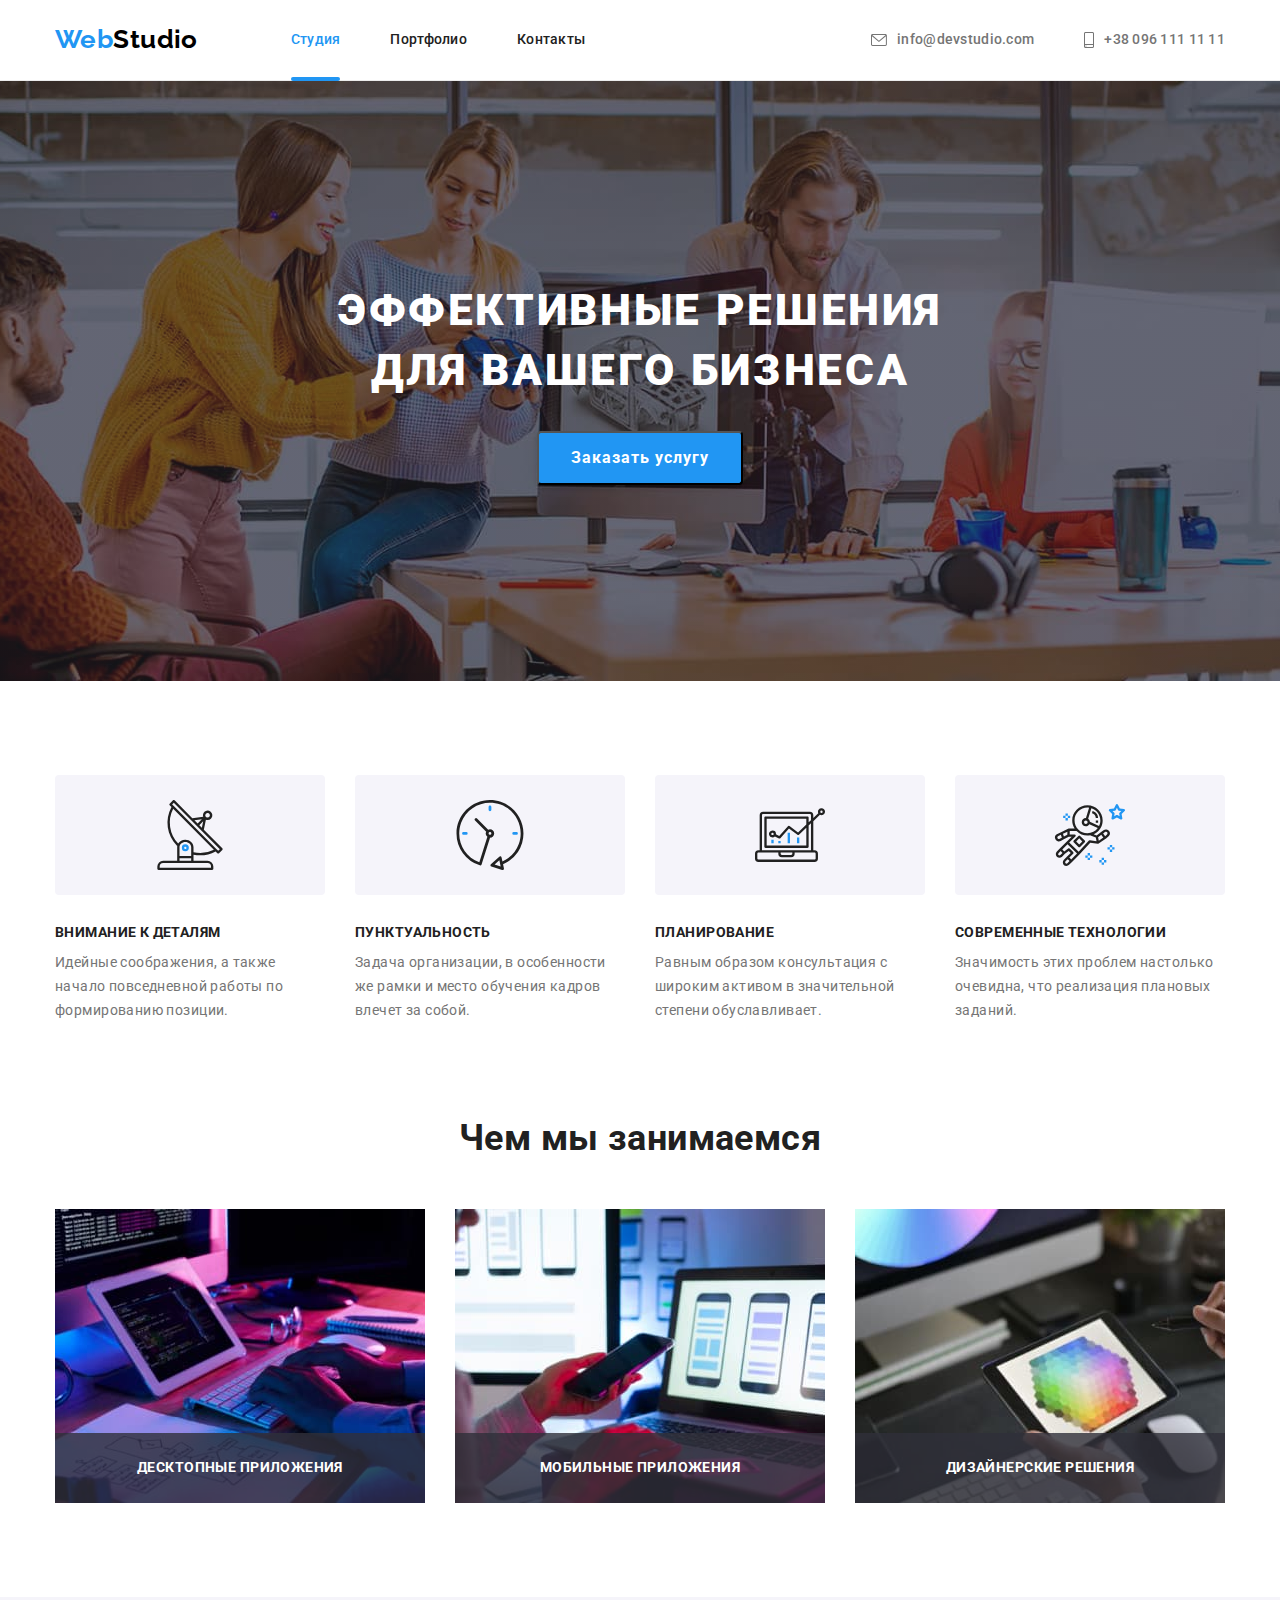
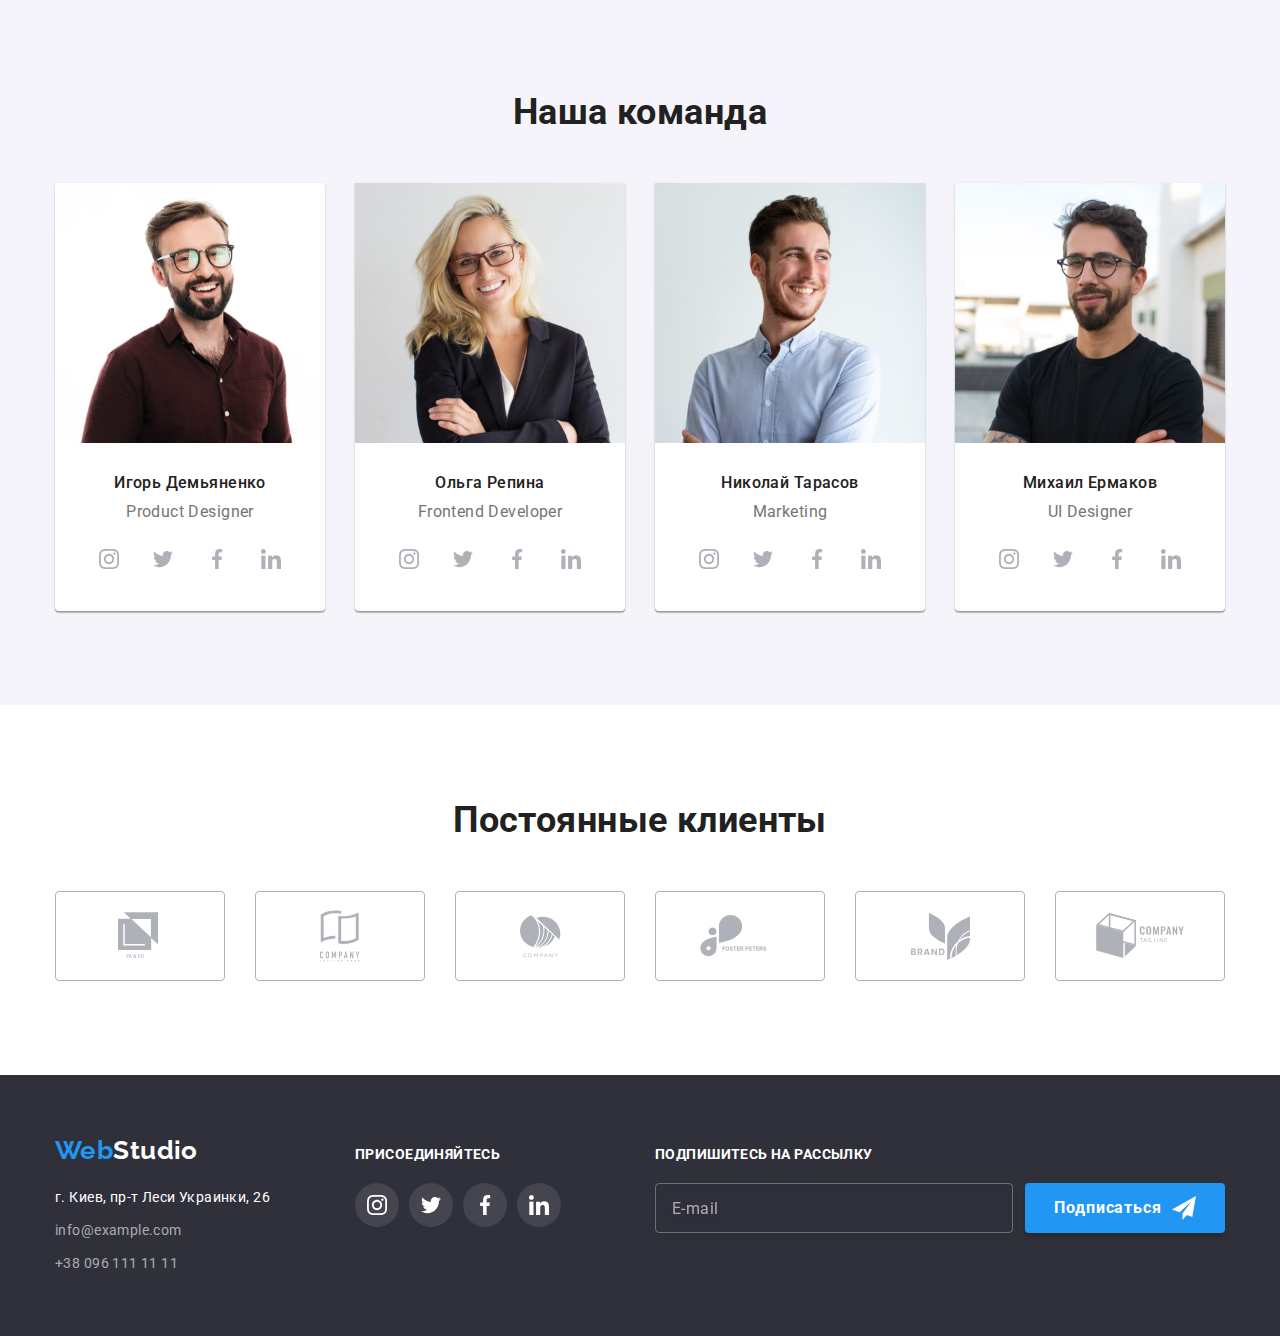
==== commit 0a9e2939: "h7" ====
--- a/index.html
+++ b/index.html
@@ -1,304 +1,329 @@
 <!DOCTYPE html>
 <html lang="ru">
-<head>
-    <meta charset="UTF-8">
-    <meta name="viewport" content="width=device-width, initial-scale=1.0">
-    <title>Web Studio</title>
-    <link rel="preconnect" href="https://fonts.gstatic.com">
-    <link href="https://fonts.googleapis.com/css2?family=Raleway:wght@700&family=Roboto:wght@400;500;700;900&display=swap" rel="stylesheet">
-    <link rel="stylesheet" href="https://cdnjs.cloudflare.com/ajax/libs/modern-normalize/1.0.0/modern-normalize.min.css">
-    <link rel="stylesheet" href="./css/style.css">
-    
-</head>
-<body>
+  <head>
+    <meta charset="UTF-8" />
+    <meta http-equiv="X-UA-Compatible" content="IE=edge" />
+    <meta name="viewport" content="width=device-width, initial-scale=1.0" />
+    <title>Web studio</title>
+    <link
+      rel="stylesheet"
+      href="https://cdnjs.cloudflare.com/ajax/libs/modern-normalize/0.2.0/modern-normalize.min.css"
+    />
+    <link rel="preconnect" href="https://fonts.gstatic.com" />
+    <link
+      href="https://fonts.googleapis.com/css2?family=Raleway:wght@700&family=Roboto:wght@400;500;700;900&display=swap"
+      rel="stylesheet"
+    />
+    <link rel="stylesheet" href="./css/main.min.css" />
+  </head>
+  <body>
     <header class="page-header">
-            <div class="page-header__container container">
-            <nav class="nav">
-                <a class="logo link logo--margin-right" href="index.html">Web<span class="logo__studio--dark">Studio</span></a>
-                <ul class="nav__list list">
-                   <li class="nav__item"><a class="nav__link nav__link--current link" href="index.html">Студия</a></li>
-                   <li class="nav__item"><a class="nav__link nav__link--dark link" href="portfolio.html">Портфолио</a></li>
-                   <li class="nav__item"><a class="nav__link nav__link--dark link" href="#">Контакты</a></li>
-               </ul>
-            </nav>
-            <ul class="nav__list list">
-               <li class="nav__item">
-                 <a class="nav__link link" href="mailto:info@devstudio.com">
-                   <svg class="nav__icon nav__icon--mail">
-                     <use href="./Images/svg/sprite.svg#icon-envelope"></use>
-                   </svg>
-                   info@devstudio.com</a>
-                </li>
-               <li class="nav__item">
-                 <a class="nav__link link" href="tel:+380961111111">
-                  <svg class="nav__icon--phone">
-                    <use href="./Images/svg/sprite.svg#icon-smartphone"></use>
-                  </svg>
-                   +38 096 111 11 11</a>
-                  </li>
-            </ul>
-           </div>
+      <div class="page-header__container container">
+        <nav class="nav">
+          <a class="link logo logo--margin-right" href="./index.html"
+            ><span class="logo__web">Web</span><span class="logo__studio--dark">Studio</span></a
+          >
+          <ul class="nav__list list">
+            <li class="nav__item"><a class="nav__link nav__link--current link" href="./index.html">Студия</a></li>
+            <li class="nav__item"><a class="nav__link nav__link--dark link" href="./portfolio.html">Портфолио</a></li>
+            <li class="nav__item"><a class="nav__link nav__link--dark link" href="">Контакты</a></li>
+          </ul>
+        </nav>
+        <ul class="nav__list list">
+          <li class="nav__item">
+            <a class="nav__link link" href="mailto:info@devstudio.com">
+              <svg class="nav__icon nav__icon--mail">
+                <use href="./images/icons/icons.svg#icon-envelope"></use>
+              </svg>
+              info@devstudio.com</a
+            >
+          </li>
+          <li class="nav__item">
+            <a class="link nav__link" href="tel:+380961111111">
+              <svg class="nav__icon--phone">
+                <use href="./images/icons/icons.svg#icon-smartphone"></use>
+              </svg>
+              +38 096 111 11 11</a
+            >
+          </li>
+        </ul>
+      </div>
     </header>
-  <main>    
-     <!----------------------------------герой--------------------------------------------->
-            <section class="hero">
-                <div class="container">
-                <h1 class="hero__title">Эффективные решения <br> для вашего бизнеса</h1>
-                <button data-modal-open class="button hero__button" type="button">Заказать услугу</button>
-                </div> 
-            </section>
-     <!------------------------------------Функції----------------------------------------->
-     <section class="priorities">
-         <div class="container">
-         <h2 class="visually-hidden">Наши приоритеты</h2>
-         <ul class="priorities__list grid list">
-             <li class="grid__item priorities__item priorities__item--details">
-                 <h3 class="priorities__title">Внимание к деталям</h3>
-                 <p  class="priorities__subtitle">Идейные соображения, а также начало повседневной работы по формированию позиции.</p>
-             </li>
-             <li class="grid__item priorities__item priorities__item--time">
-                 <h3 class="priorities__title">Пунктуальность</h3>
-                 <p class="priorities__subtitle">Задача организации, в особенности же рамки и место обучения кадров влечет за собой.</p>
-            </li>
-            <li class="grid__item priorities__item priorities__item--plan">
-                <h3 class="priorities__title">Планирование</h3>
-                <p class="priorities__subtitle">Равным образом консультация с широким активом в значительной степени обуславливает.</p>
-            </li>
-             <li class="grid__item priorities__item priorities__item--techno">
-                <h3 class="priorities__title">Современные технологии</h3>
-                <p class="priorities__subtitle">Значимость этих проблем настолько очевидна, что реализация плановых заданий.</p>
-             </li>
-         </ul>
-        </div>
-     </section>
-     <!----------------------------------чем мы занимаемся-------------------------------------->
-     <section class="about">
-         <div class="container">
-         <h2 class="title">Чем мы занимаемся</h2>
-         <ul class="grid list">
-             <li class="grid__item about__item">
-               <div class="service__thumb">
-                <img src="./Images/what-we-do/box-1.jpg" alt="печатает на ноутбуке" width="370">
+    <main>
+      <!-- герой -->
+      <section class="hero">
+        <div class="container">
+          <h1 class="hero__title">
+            Эффективные решения <br />
+            для вашего бизнеса
+          </h1>
+          <button data-modal-open class="button hero__button" type="button">Заказать услугу</button>
+        </div>
+      </section>
+      <!-- герой -->
+      <section class="advantages">
+        <div class="container">
+          <h2 class="visually-hidden">Наши преимущества</h2>
+          <ul class="grid list advantages__list">
+            <li class="grid__item advantages__item advantages__item--details">
+              <h3 class="advantages__title">Внимание к деталям</h3>
+              <p class="advantages__text">
+                Идейные соображения, а также начало повседневной работы по формированию позиции.
+              </p>
+            </li>
+            <li class="grid__item advantages__item advantages__item--time">
+              <h3 class="advantages__title">Пунктуальность</h3>
+              <p class="advantages__text">
+                Задача организации, в особенности же рамки и место обучения кадров влечет за собой.
+              </p>
+            </li>
+            <li class="grid__item advantages__item advantages__item--plan">
+              <h3 class="advantages__title">Планирование</h3>
+              <p class="advantages__text">
+                Равным образом консультация с широким активом в значительной степени обуславливает.
+              </p>
+            </li>
+            <li class="grid__item advantages__item advantages__item--techno">
+              <h3 class="advantages__title">Современные технологии</h3>
+              <p class="advantages__text">
+                Значимость этих проблем настолько очевидна, что реализация плановых заданий.
+              </p>
+            </li>
+          </ul>
+        </div>
+      </section>
+<!-- service -->
+      <section class="service">
+        <div class="container">
+          <h2 class="service__title">Чем мы занимаемся</h2>
+          <ul class="grid list">
+            <li class="grid__item service__item">
+              <div class="service__thumb">
+                <img src="./images/studio/box_1.jpg" width="370" alt="Набор текста" />
                 <div class="service__label">
                   <p class="service__text">Десктопные приложения</p>
                 </div>
-               </div>
-               </li>
-             <li class="grid__item about__item">
+              </div>
+            </li>
+            <li class="grid__item service__item">
               <div class="service__thumb">
-               <img src="./Images/what-we-do/box-2.jpg" alt="ноутбук" width="370">
-               <div class="service__label">
-                <p class="service__text">Десктопные приложения</p>
-              </div>
-             </div>
-              </li>
-             <li class="grid__item about__item">
+                <img src="./images/studio/box_2.jpg" width="370" alt="ПО для телефонов" />
+                <div class="service__label">
+                  <p class="service__text">Мобильные приложения</p>
+                </div>
+              </div>
+            </li>
+            <li class="grid__item service__item">
               <div class="service__thumb">
-               <img src="./Images/what-we-do/box-3.jpg" alt="планшет" width="370">
-               <div class="service__label">
-                <p class="service__text">Десктопные приложения</p>
-              </div>
-             </div>
-              </li>
-         </ul>
-        </div>
-     </section>
-     <!-----------------------------------команда--------------------------------------->
-     <section class="team">
-         <div class="container">
-         <h2 class="title">Наша команда</h2>
-         <ul class="list team__list grid">
-             <li class="grid__item team__item"><img class="team-list-img" src="./Images/team/team-1.jpg" alt="фото работника" width="270">
-                <div class="team__label">
+                <img src="./images/studio/box_3.jpg" width="370" alt="ПО для планшетов" />
+                <div class="service__label">
+                  <p class="service__text">Дизайнерские решения</p>
+                </div>
+              </div>
+            </li>
+          </ul>
+        </div>
+      </section>
+      <!-- team -->
+      <section class="team">
+        <div class="container">
+          <h2 class="team__title">Наша команда</h2>
+          <ul class="list team__list grid">
+            <li class="grid__item team__item">
+              <img src="./images/studio/demianenko.jpg" width="270" alt="Игорь Демьяненко" />
+              <div class="team__label">
                 <h3 class="team__name">Игорь Демьяненко</h3>
-                  <p class="team__position" lang="en">Product Designer</p>
-                  <ul class="list social__list social__list--centered">
-                    <li class="social__item">
-                      <a href="" class="social__link" target="_blank" rel="noopener noreferrer">
-                        <svg class="social__icon">
-                          <use href="./Images/svg/sprite.svg#icon-instagram"></use>
-                        </svg>
-                      </a>
-                    </li>
-                    <li class="social__item">
-                      <a href="" class="social__link" target="_blank" rel="noopener noreferrer">
-                        <svg class="social__icon">
-                          <use href="./Images/svg/sprite.svg#icon-twitter"></use>
-                        </svg>
-                      </a>
-                    </li>
-                    <li class="social__item">
-                      <a href="" class="social__link" target="_blank" rel="noopener noreferrer">
-                        <svg class="social__icon">
-                          <use href="./Images/svg/sprite.svg#icon-facebook"></use>
-                        </svg>
-                      </a>
-                    </li>
-                    <li class="social__item">
-                      <a href="" class="social__link" target="_blank" rel="noopener noreferrer">
-                        <svg class="social__icon">
-                          <use href="./Images/svg/sprite.svg#icon-linkedin"></use>
-                        </svg>
-                      </a>
-                    </li>
-                  </ul>
-                </div>
-                </li>
-             <li class="grid__item team__item"><img class="team-list-img" src="./Images/team/team-2.jpg" alt="фото работника" width="270">
-                <div class="team__label">
+                <p class="team__position" lang="en">Product Designer</p>
+                <ul class="list connection__list connection__list--centered">
+                  <li class="connection__item">
+                    <a href="" class="connection__link" target="_blank" rel="noopener noreferrer">
+                      <svg class="connection__icon">
+                        <use href="./images/icons/icons.svg#icon-instagram"></use>
+                      </svg>
+                    </a>
+                  </li>
+                  <li class="connection__item">
+                    <a href="" class="connection__link" target="_blank" rel="noopener noreferrer">
+                      <svg class="connection__icon">
+                        <use href="./images/icons/icons.svg#icon-twitter"></use>
+                      </svg>
+                    </a>
+                  </li>
+                  <li class="connection__item">
+                    <a href="" class="connection__link" target="_blank" rel="noopener noreferrer">
+                      <svg class="connection__icon">
+                        <use href="./images/icons/icons.svg#icon-facebook"></use>
+                      </svg>
+                    </a>
+                  </li>
+                  <li class="connection__item">
+                    <a href="" class="connection__link" target="_blank" rel="noopener noreferrer">
+                      <svg class="connection__icon">
+                        <use href="./images/icons/icons.svg#icon-linkedin"></use>
+                      </svg>
+                    </a>
+                  </li>
+                </ul>
+              </div>
+            </li>
+            <li class="grid__item team__item">
+              <img src="./images/studio/repina.jpg" width="270" alt="Ольга Репина" />
+              <div class="team__label">
                 <h3 class="team__name">Ольга Репина</h3>
-                 <p class="team__position" lang="en">Frontend Developer</p>
-                 <ul class="list social__list social__list--centered">
-                    <li class="social__item">
-                      <a href="" class="social__link" target="_blank" rel="noopener noreferrer">
-                        <svg class="social__icon">
-                          <use href="./Images/svg/sprite.svg#icon-instagram"></use>
-                        </svg>
-                      </a>
-                    </li>
-                    <li class="social__item">
-                      <a href="" class="social__link" target="_blank" rel="noopener noreferrer">
-                        <svg class="social__icon">
-                          <use href="./Images/svg/sprite.svg#icon-twitter"></use>
-                        </svg>
-                      </a>
-                    </li>
-                    <li class="social__item">
-                      <a href="" class="social__link" target="_blank" rel="noopener noreferrer">
-                        <svg class="social__icon">
-                          <use href="./Images/svg/sprite.svg#icon-facebook"></use>
-                        </svg>
-                      </a>
-                    </li>
-                    <li class="social__item">
-                      <a href="" class="social__link" target="_blank" rel="noopener noreferrer">
-                        <svg class="social__icon">
-                          <use href="./Images/svg/sprite.svg#icon-linkedin"></use>
-                        </svg>
-                      </a>
-                    </li>
-                  </ul>
-                </div> 
-                </li>
-             <li class="grid__item team__item"><img class="team-list-img" src="./Images/team/team-3.jpg" alt="фото работника" width="270">
-                <div class="team__label"> 
+                <p class="team__position" lang="en">Frontend Developer</p>
+                <ul class="list connection__list connection__list--centered">
+                  <li class="connection__item">
+                    <a href="" class="connection__link" target="_blank" rel="noopener noreferrer">
+                      <svg class="connection__icon">
+                        <use href="./images/icons/icons.svg#icon-instagram"></use>
+                      </svg>
+                    </a>
+                  </li>
+                  <li class="connection__item">
+                    <a href="" class="connection__link" target="_blank" rel="noopener noreferrer">
+                      <svg class="connection__icon">
+                        <use href="./images/icons/icons.svg#icon-twitter"></use>
+                      </svg>
+                    </a>
+                  </li>
+                  <li class="connection__item">
+                    <a href="" class="connection__link" target="_blank" rel="noopener noreferrer">
+                      <svg class="connection__icon">
+                        <use href="./images/icons/icons.svg#icon-facebook"></use>
+                      </svg>
+                    </a>
+                  </li>
+                  <li class="connection__item">
+                    <a href="" class="connection__link" target="_blank" rel="noopener noreferrer">
+                      <svg class="connection__icon">
+                        <use href="./images/icons/icons.svg#icon-linkedin"></use>
+                      </svg>
+                    </a>
+                  </li>
+                </ul>
+              </div>
+            </li>
+            <li class="grid__item team__item">
+              <img src="./images/studio/tarasov.jpg" width="270" alt="Николай Тарасов" />
+              <div class="team__label">
                 <h3 class="team__name">Николай Тарасов</h3>
-                 <p class="team__position" lang="en">Marketing</p>
-                 <ul class="list social__list social__list--centered">
-                    <li class="social__item">
-                      <a href="" class="social__link" target="_blank" rel="noopener noreferrer">
-                        <svg class="social__icon">
-                          <use href="./Images/svg/sprite.svg#icon-instagram"></use>
-                        </svg>
-                      </a>
-                    </li>
-                    <li class="social__item">
-                      <a href="" class="social__link" target="_blank" rel="noopener noreferrer">
-                        <svg class="social__icon">
-                          <use href="./Images/svg/sprite.svg#icon-twitter"></use>
-                        </svg>
-                      </a>
-                    </li>
-                    <li class="social__item">
-                      <a href="" class="social__link" target="_blank" rel="noopener noreferrer">
-                        <svg class="social__icon">
-                          <use href="./Images/svg/sprite.svg#icon-facebook"></use>
-                        </svg>
-                      </a>
-                    </li>
-                    <li class="social__item">
-                      <a href="" class="social__link" target="_blank" rel="noopener noreferrer">
-                        <svg class="social__icon">
-                          <use href="./Images/svg/sprite.svg#icon-linkedin"></use>
-                        </svg>
-                      </a>
-                    </li>
-                  </ul>
-                </div> 
-                </li>
-              <li class="grid__item team__item"><img class="team-list-img" src="./Images/team/team-4.jpg" alt="фото работника" width="270">
-                <div class="team__label">  
+                <p class="team__position" lang="en">Marketing</p>
+                <ul class="list connection__list connection__list--centered">
+                  <li class="connection__item">
+                    <a href="" class="connection__link" target="_blank" rel="noopener noreferrer">
+                      <svg class="connection__icon">
+                        <use href="./images/icons/icons.svg#icon-instagram"></use>
+                      </svg>
+                    </a>
+                  </li>
+                  <li class="connection__item">
+                    <a href="" class="connection__link" target="_blank" rel="noopener noreferrer">
+                      <svg class="connection__icon">
+                        <use href="./images/icons/icons.svg#icon-twitter"></use>
+                      </svg>
+                    </a>
+                  </li>
+                  <li class="connection__item">
+                    <a href="" class="connection__link" target="_blank" rel="noopener noreferrer">
+                      <svg class="connection__icon">
+                        <use href="./images/icons/icons.svg#icon-facebook"></use>
+                      </svg>
+                    </a>
+                  </li>
+                  <li class="connection__item">
+                    <a href="" class="connection__link" target="_blank" rel="noopener noreferrer">
+                      <svg class="connection__icon">
+                        <use href="./images/icons/icons.svg#icon-linkedin"></use>
+                      </svg>
+                    </a>
+                  </li>
+                </ul>
+              </div>
+            </li>
+            <li class="grid__item team__item">
+              <img src="./images/studio/ermakov.jpg" width="270" alt="Михаил Ермаков" />
+              <div class="team__label">
                 <h3 class="team__name">Михаил Ермаков</h3>
-                 <p class="team__position" lang="en">UI Designer</p>
-                 <ul class="list social__list social__list--centered">
-                    <li class="social__item">
-                      <a href="" class="social__link" target="_blank" rel="noopener noreferrer">
-                        <svg class="social__icon">
-                          <use href="./Images/svg/sprite.svg#icon-instagram"></use>
-                        </svg>
-                      </a>
-                    </li>
-                    <li class="social__item">
-                      <a href="" class="social__link" target="_blank" rel="noopener noreferrer">
-                        <svg class="social__icon">
-                          <use href="./Images/svg/sprite.svg#icon-twitter"></use>
-                        </svg>
-                      </a>
-                    </li>
-                    <li class="social__item">
-                      <a href="" class="social__link" target="_blank" rel="noopener noreferrer">
-                        <svg class="social__icon">
-                          <use href="./Images/svg/sprite.svg#icon-facebook"></use>
-                        </svg>
-                      </a>
-                    </li>
-                    <li class="social__item">
-                      <a href="" class="social__link" target="_blank" rel="noopener noreferrer">
-                        <svg class="social__icon">
-                          <use href="./Images/svg/sprite.svg#icon-linkedin"></use>
-                        </svg>
-                      </a>
-                    </li>
-                  </ul>
-                </div> 
-                </li>
-         </ul>
-        </div>
-     </section>
-     <!----------------------------- постоянные клиенты --------------------------------------->
-     <section class="company">
+                <p class="team__position" lang="en">UI Designer</p>
+                <ul class="list connection__list connection__list--centered">
+                  <li class="connection__item">
+                    <a href="" class="connection__link" target="_blank" rel="noopener noreferrer">
+                      <svg class="connection__icon">
+                        <use href="./images/icons/icons.svg#icon-instagram"></use>
+                      </svg>
+                    </a>
+                  </li>
+                  <li class="connection__item">
+                    <a href="" class="connection__link" target="_blank" rel="noopener noreferrer">
+                      <svg class="connection__icon">
+                        <use href="./images/icons/icons.svg#icon-twitter"></use>
+                      </svg>
+                    </a>
+                  </li>
+                  <li class="connection__item">
+                    <a href="" class="connection__link" target="_blank" rel="noopener noreferrer">
+                      <svg class="connection__icon">
+                        <use href="./images/icons/icons.svg#icon-facebook"></use>
+                      </svg>
+                    </a>
+                  </li>
+                  <li class="connection__item">
+                    <a href="" class="connection__link" target="_blank" rel="noopener noreferrer">
+                      <svg class="connection__icon">
+                        <use href="./images/icons/icons.svg#icon-linkedin"></use>
+                      </svg>
+                    </a>
+                  </li>
+                </ul>
+              </div>
+            </li>
+          </ul>
+        </div>
+      </section>
+      <!-- clients -->
+      <section class="clients">
         <div class="container">
-          <h2 class="title">Постоянные клиенты</h2>
-          <ul class="list company__list grid">
-            <li class="company__item grid__item">
-              <a href="" class="company__link" target="_blank" rel="noopener noreferrer">
-                <svg class="company__icon" width="44.27px" height="49.23px">
-                  <use href="./Images/svg/sprite.svg#icon-logo-1"></use>
-                </svg>
-              </a>
-            </li>
-            <li class="company__item grid__item">
-              <a href="" class="company__link" target="_blank" rel="noopener noreferrer">
-                <svg class="company__icon" width="40px" height="52px">
-                  <use href="./Images/svg/sprite.svg#icon-logo-2"></use>
-                </svg>
-              </a>
-            </li>
-            <li class="company__item grid__item">
-              <a href="" class="company__link" target="_blank" rel="noopener noreferrer">
-                <svg class="company__icon" width="41px" height="42.6px">
-                  <use href="./Images/svg/sprite.svg#icon-logo-3"></use>
-                </svg>
-              </a>
-            </li>
-            <li class="company__item grid__item">
-              <a href="" class="company__link" target="_blank" rel="noopener noreferrer">
-                <svg class="company__icon" width="79.66px" height="42.02px">
-                  <use href="./Images/svg/sprite.svg#icon-logo-4"></use>
-                </svg>
-              </a>
-            </li>
-            <li class="company__item grid__item">
-              <a href="" class="company__link" target="_blank" rel="noopener noreferrer">
-                <svg class="company__icon" width="59px" height="47px">
-                  <use href="./Images/svg/sprite.svg#icon-logo-5"></use>
-                </svg>
-              </a>
-            </li>
-            <li class="company__item grid__item">
-              <a href="" class="company__link" target="_blank" rel="noopener noreferrer">
-                <svg class="company__icon" width="88.48px" height="45.44px">
-                  <use href="./Images/svg/sprite.svg#icon-logo-6"></use>
+          <h2 class="clients__title">Постоянные клиенты</h2>
+          <ul class="list clients__list grid">
+            <li class="clients__item grid__item">
+              <a href="" class="clients__link" target="_blank" rel="noopener noreferrer">
+                <svg class="clients__icon" width="44.27px" height="49.23px">
+                  <use href="./images/icons/icons.svg#icon-logo-1"></use>
+                </svg>
+              </a>
+            </li>
+            <li class="clients__item grid__item">
+              <a href="" class="clients__link" target="_blank" rel="noopener noreferrer">
+                <svg class="clients__icon" width="40px" height="52px">
+                  <use href="./images/icons/icons.svg#icon-logo-2"></use>
+                </svg>
+              </a>
+            </li>
+            <li class="clients__item grid__item">
+              <a href="" class="clients__link" target="_blank" rel="noopener noreferrer">
+                <svg class="clients__icon" width="41px" height="42.6px">
+                  <use href="./images/icons/icons.svg#icon-logo-3"></use>
+                </svg>
+              </a>
+            </li>
+            <li class="clients__item grid__item">
+              <a href="" class="clients__link" target="_blank" rel="noopener noreferrer">
+                <svg class="clients__icon" width="79.66px" height="42.02px">
+                  <use href="./images/icons/icons.svg#icon-logo-4"></use>
+                </svg>
+              </a>
+            </li>
+            <li class="clients__item grid__item">
+              <a href="" class="clients__link" target="_blank" rel="noopener noreferrer">
+                <svg class="clients__icon" width="59px" height="47px">
+                  <use href="./images/icons/icons.svg#icon-logo-5"></use>
+                </svg>
+              </a>
+            </li>
+            <li class="clients__item grid__item">
+              <a href="" class="clients__link" target="_blank" rel="noopener noreferrer">
+                <svg class="clients__icon" width="88.48px" height="45.44px">
+                  <use href="./images/icons/icons.svg#icon-logo-6"></use>
                 </svg>
               </a>
             </li>
@@ -306,64 +331,71 @@
         </div>
       </section>
     </main>
-    <!------------------------------------- футер ---------------------------------------------->
-    <footer class="footer">
-        <div class="footer__container container">
-          <div class="footer__information">
-        <a class="footer__logotype" href="./index.html">Web<span class="footer__logotype--span">Studio</span></a>
-          <address class="footer__addres">
-              <ul class="footer__list">
-            <li class="footer__item"><a class="footer__link--maps" href="https://goo.gl/maps/Lhu3DwiovZqrXFvk8" target="_blank" rel="noopener noreferrer">
-                г. Киев, пр-т Леси Украинки, 26</a></li>
-            <li class="footer__item"><a class="footer__link" href="mailto:info@devstudio.com">info@example.com</a></li>
-            <li class="footer__item"><a class="footer__link" href="tel:+38096111111">+38 099 111 11 11</a></li>
-              </ul>
-            </address>
-          </div>
-          <div class="social__connect">
-            <h2 class="footer__connect">присоединяйтесь</h2>
-            <ul class="list social__list social__list--start">
-            <li class="social__item">
-              <a href="" class="social__link" target="_blank" rel="noopener noreferrer">
-                <svg class="social__icon">
-                  <use href="./Images/svg/sprite.svg#icon-instagram"></use>
-                </svg> 
-              </a>
-            </li>
-            <li class="social__item">
-              <a href="" class="social__link" target="_blank" rel="noopener noreferrer">
-                <svg class="social__icon">
-                  <use href="./Images/svg/sprite.svg#icon-twitter"></use>
-                </svg>
-              </a>
-            </li>
-            <li class="social__item">
-              <a href="" class="social__link" target="_blank" rel="noopener noreferrer">
-                <svg class="social__icon">
-                  <use href="./Images/svg/sprite.svg#icon-facebook"></use>
-                </svg>
-              </a>
-            </li>
-            <li class="social__item">
-              <a href="" class="social__link" target="_blank" rel="noopener noreferrer">
-                <svg class="social__icon">
-                  <use href="./Images/svg/sprite.svg#icon-linkedin"></use>
-                </svg>
-              </a>
-            </li>
-          </ul>
-          </div>
-          <div class="subscription">
-            <h2 class="subscription__title">Подпишитесь на рассылку</h2>
-            <form class="subscription__form" autocomplete="off">
-              <input type="email" name="email" class="subscription__form--email" placeholder="E-mail" />
-              <button type="submit" class="subscription__form--submit submit">Подписаться</button>
-            </form>
-          </div>
-        </div>
-        </div>
+    <!-- футер -->
+    <footer class="page-footer">
+      <div class="page-footer__container container">
+        <div class="page-footer__information">
+          <a class="logo--margin-bottom logo link" href="./index.html"
+            ><span class="logo__web">Web</span><span class="logo__studio--light">Studio</span></a
+          >
+          <address class="page-footer__address">
+            <a
+              class="link page-footer__link page-footer__link--map"
+              href="https://goo.gl/maps/RKYi8hXrFoWCnVA38"
+              target="_blank"
+              rel="noopener norefferer"
+              >г. Киев, пр-т Леси Украинки, 26</a
+            >
+            <br />
+            <a class="link page-footer__link page-footer__link--info" href="mailto:info@example.com">info@example.com</a
+            ><br />
+            <a class="link page-footer__link page-footer__link--info" href="tel:+380961111111">+38 096 111 11 11</a
+            ><br />
+          </address>
+        </div>
+        <div class="connection">
+          <h2 class="connection__title">присоединяйтесь</h2>
+          <ul class="list connection__list connection__list--start">
+            <li class="connection__item">
+              <a href="" class="link connection__link connection-link--white" target="_blank" rel="noopener noreferrer">
+                <svg class="connection__icon">
+                  <use href="./images/icons/icons.svg#icon-instagram"></use>
+                </svg>
+              </a>
+            </li>
+            <li class="connection__item">
+              <a href="" class="link connection__link connection-link--white" target="_blank" rel="noopener noreferrer">
+                <svg class="connection__icon">
+                  <use href="./images/icons/icons.svg#icon-twitter"></use>
+                </svg>
+              </a>
+            </li>
+            <li class="connection__item">
+              <a href="" class="link connection__link connection-link--white" target="_blank" rel="noopener noreferrer">
+                <svg class="connection__icon">
+                  <use href="./images/icons/icons.svg#icon-facebook"></use>
+                </svg>
+              </a>
+            </li>
+            <li class="connection__item">
+              <a href="" class="link connection__link connection-link--white" target="_blank" rel="noopener noreferrer">
+                <svg class="connection__icon">
+                  <use href="./images/icons/icons.svg#icon-linkedin"></use>
+                </svg>
+              </a>
+            </li>
+          </ul>
+        </div>
+        <div class="subscription">
+          <h2 class="subscription__title">Подпишитесь на рассылку</h2>
+          <form class="subscription__form" autocomplete="off">
+            <input type="email" name="email" class="subscription__form--email" placeholder="E-mail" />
+            <button type="submit" class="subscription__form--submit submit">Подписаться</button>
+          </form>
+        </div>
+      </div>
     </footer>
-    <!-- subscription -->
+    <!-- supbscription -->
     <div class="backdrop is-hidden" data-modal>
       <div class="modal">
         <button aria-label="Закрыть окно" class="modal__button--close" data-modal-close><b>&#10005;</b></button>
@@ -375,7 +407,7 @@
               <input class="main-form__input" type="text" name="username" />
               <span>
                 <svg class="main-form__icon">
-                  <use href="./Images/svg/sprite.svg#icon-person-modal"></use>
+                  <use href="./images/icons/icons.svg#icon-person-modal"></use>
                 </svg>
               </span>
             </label>
@@ -386,7 +418,7 @@
               <input class="main-form__input" type="tel" name="phone_number" />
               <span>
                 <svg class="main-form__icon">
-                  <use href="./Images/svg/sprite.svg#icon-phone-modal"></use>
+                  <use href="./images/icons/icons.svg#icon-phone-modal"></use>
                 </svg>
               </span>
             </label>
@@ -397,7 +429,7 @@
               <input class="main-form__input" type="email" name="email" />
               <span>
                 <svg class="main-form__icon">
-                  <use href="./Images/svg/sprite.svg#icon-email-modal"></use>
+                  <use href="./images/icons/icons.svg#icon-email-modal"></use>
                 </svg>
               </span>
             </label>
@@ -405,22 +437,25 @@
           <div class="main-form__field">
             <label class="main-form__label">
               Комментарий
-              <textarea class="main-form__input main-form__input--comment" name="comment" placeholder="Введите текст"></textarea>
+              <textarea
+                class="main-form__input main-form__input--comment"
+                name="comment"
+                placeholder="Введите текст"
+              ></textarea>
             </label>
           </div>
-          <div class="custom-checkbox">
+          <div class="checkbox">
             <label class="checkbox__label">
               <input type="checkbox" name="agreement" class="checkbox__input visually-hidden" />
               <span class="checkbox__icon"> </span>
               Соглашаюсь с рассылкой и принимаю
-              <span><a class="checkbox__link" href="">Условия договора</a></span>
+              <span> <a class="checkbox__link" href=""> Условия договора</a></span>
             </label>
           </div>
           <button type="submit" class="submit main-form__submit">Отправить</button>
         </form>
       </div>
     </div>
-<!--================================ JS  ====================================================-->
-    <script src="./JS/modal.js"></script>
-</body>
-</html>+    <script src="./js/modal.js"></script>
+  </body>
+</html>
--- a/css/main.min.css
+++ b/css/main.min.css
@@ -0,0 +1,2 @@
+:root{--main-text-color: #757575;--accent-color: #2196F3;--text-color:  #212121;--light-text-color: #ffffff;--dark-bg-color: #2F303A;--light-bg-color: #ECECEC;--filter-button-color:#F5F4FA;--logo-font: "Raleway", sans-serif;--logo-font-weight: 700;--grid__item: 1;--animation: 250ms cubic-bezier(0.4, 0, 0.2, 1)}.visually-hidden{position:absolute !important;clip:rect(1px 1px 1px 1px);clip:rect(1px, 1px, 1px, 1px);padding:0 !important;border:0 !important;height:1px !important;width:1px !important;overflow:hidden}.service,.team,.portfolio{padding-bottom:94px}.service__title,.team__title,.clients__title{font-weight:700;font-size:36px;line-height:1.17;text-align:center;color:var(--text-color);margin-bottom:50px}.connection,.page-footer__information{flex-basis:calc((50% - 45px) / 2)}.subscription__title,.connection__title{display:flex;line-height:1.14;text-transform:uppercase;color:var(--light-text-color);margin-bottom:20px;font-size:14px}html{box-sizing:border-box}*,*::before,*::after{box-sizing:inherit}body{font-family:"Roboto", sans-serif;font-size:14px;line-height:1.71;letter-spacing:0.03em;color:var(--main-text-color)}h1,h2,h3,h4,h5,h6,p{margin-top:0}img{display:block;max-width:100%;height:auto}address{font-style:normal}.link{text-decoration:none;color:inherit}.list{margin-top:0;margin-bottom:0;padding-left:0;list-style:none}.container{width:1200px;padding-right:15px;padding-left:15px;margin-right:auto;margin-left:auto}.button{font-family:inherit;font-weight:500;font-size:16px;line-height:1.63;text-align:center;color:var(--text-color);cursor:pointer;text-align:center}.submit{display:inline-flex;cursor:pointer;min-width:200px;height:50px;background:var(--accent-color);box-shadow:0px 4px 4px rgba(0,0,0,0.15);border-radius:4px;border:none;color:var(--light-text-color);font-size:16px;line-height:1.87;letter-spacing:0.06em;margin:0;padding:0;justify-content:center;align-items:center}.logo{display:block;font-family:"Raleway", sans-serif;font-weight:700;font-size:26px;line-height:1.19}.logo--margin-right{margin-right:93px;padding-top:24px;padding-bottom:25px}.logo__web{color:var(--accent-color)}.logo__studio--dark{color:#000000}.logo__studio--light{color:var(--light-text-color)}.logo--margin-bottom{display:flex;margin-bottom:20px}.backdrop{position:fixed;top:0;left:0;width:100vw;height:100vh;background-color:rgba(0,0,0,0.2);opacity:1;transition:opacity var(--animation)}.backdrop.is-hidden{opacity:0;visibility:hidden;pointer-events:none}.backdrop.is-hidden .modal{transform:translate(-50%, -50%) scale(0.9)}.modal{position:absolute;display:flex;padding:40px;top:50%;left:50%;transform:translate(-50%, -50%) scale(1);min-width:528px;min-height:581px;background-color:var(--light-text-color);transition:transform var(--animation);box-shadow:0px 1px 3px rgba(0,0,0,0.12),0px 1px 1px rgba(0,0,0,0.14),0px 2px 1px rgba(0,0,0,0.2);border-radius:4px}.modal__button--close{cursor:pointer;position:absolute;top:8px;right:8px;display:flex;justify-content:center;align-items:center;width:30px;height:30px;background-color:var(--light-text-color);border-radius:50%;border:1px solid rgba(0,0,0,0.1);color:#000;transition:color var(--animation)}.modal__button--close:hover,.modal__button--close:focus{color:var(--accent-color)}.main-form__title{display:flex;justify-content:center;align-items:center;height:23px;font-weight:700;font-size:20px;line-height:1.15;text-align:center;letter-spacing:0.03em;color:var(--text-color);padding:0;margin:0;margin-bottom:12px}.main-form__field:not(:last-of-type){margin-bottom:10px}.main-form__label{display:flex;flex-direction:column;position:relative;margin:0;padding:0;font-size:12px;line-height:1.17;letter-spacing:0.01em;color:var(--main-text-color)}.main-form__input{margin-top:4px;padding-left:42px;height:40px;border:1px solid rgba(33,33,33,0.2);box-sizing:border-box;border-radius:4px;transition:border var(--animation),outline var(--animation),color var(--animation)}.main-form__field:focus-within .main-form__input{border:1px solid var(--accent-color);outline:var(--accent-color);color:var(--accent-color)}.main-form__icon{width:18px;height:18px;position:absolute;top:29px;left:12px;fill:var(--text-color);transition:fill var(--animation)}.main-form__field:focus-within .main-form__icon{fill:var(--accent-color)}.main-form__input--comment{height:120px;resize:none;padding:12px 16px;margin-bottom:20px}.main-form__input--comment::placeholder{font-size:12px;line-height:14px;letter-spacing:0.01em;color:rgba(117,117,117,0.5)}.main-form__input--comment:not(:placeholder-shown){font-size:12px;line-height:14px;letter-spacing:0.01em}.checkbox__label{align-items:center;justify-content:center;display:flex;justify-content:center;align-items:center;margin-bottom:30px;font-size:14px;line-height:1.71;letter-spacing:0.03em;color:#757575}.checkbox__icon{display:inline-block;margin-right:7px;width:16px;height:15px;border:2px solid var(--text-color);border-radius:2px;transition:background-color var(--animation),background-image var(--animation)}.checkbox__input:checked+.checkbox__icon{background-color:var(--accent-color);background-image:url(../images/icons/check.svg);background-size:contain;background-origin:border-box;border-color:var(--accent-color);display:inline-block}.checkbox__link{display:flex;margin-left:3px;color:var(--accent-color)}.main-form__submit{display:flex;justify-content:center;align-items:center;margin-right:auto;margin-left:auto;padding:0;transition:background-color var(--animation)}.main-form__submit:hover,.main-form__submit:focus{background-color:#188CE8}.subscription{flex-basis:calc(50% - 15px);padding-top:12px}.subscription__form{display:flex;justify-content:space-between}.subscription__form:not(:placeholder-shown)>.subscription__form--email{background-color:transparent;font-size:16px;line-height:1.25;letter-spacing:0.03em;color:var(--light-text-color)}.subscription__form input::placeholder{display:block;font-size:16px;line-height:1.25;letter-spacing:0.03em;color:rgba(255,255,255,0.6)}.subscription__form--email{width:100%;height:50px;padding-left:16px;margin-right:12px;background-color:transparent;border:1px solid rgba(255,255,255,0.3);filter:drop-shadow(0px 4px 4px rgba(0,0,0,0.15));border-radius:4px}.subscription__form--submit{font-weight:700;font-size:16px;line-height:1.87;letter-spacing:0.06em}.subscription__form--submit::after{display:flex;content:"";margin-left:10px;min-width:24px;min-height:24px;background-image:url(../images/icons/icon-send.svg);background-size:contain;background-repeat:no-repeat}.connection__list--start{display:flex;margin:0;justify-content:flex-start}.connection__item+.connection__item{margin-left:10px}.connection__link{display:flex;justify-content:center;align-items:center;width:44px;height:44px;border-radius:50%;background-color:var(--light-text-color);fill:#AFB1B8;transition:fill var(--animation),background-color var(--animation)}.connection__link:hover,.connection__link:focus{fill:var(--light-text-color);background-color:var(--accent-color)}.connection-link--white{fill:var(--light-text-color);background-color:rgba(255,255,255,0.1)}.connection__icon{width:20px;height:20px}.connection__list--centered{display:flex;align-items:center;justify-content:center}.connection{padding-top:12px}.grid{display:flex;flex-wrap:wrap;margin-left:-30px;margin-top:-30px}.grid__item{flex-basis:calc((100% - 30px * var(--grid__item)) / var(--grid__item));margin-left:30px;margin-top:30px}.page-header{border-bottom:1px solid var(--light-bg-color)}.page-header__container{display:flex;justify-content:flex-end;align-items:center}.nav{display:inline-flex;align-items:center;margin-right:auto;color:var(--text-color)}.nav__list{display:flex;font-weight:500;line-height:1.14;letter-spacing:0.02em}.nav__item:not(:last-child){margin-right:50px}.nav__link{display:flex;align-items:center;justify-content:center;padding-top:32px;padding-bottom:32px;transition:color var(--animation)}.nav__link:focus,.nav__link:hover{color:var(--accent-color)}.nav__link--dark{color:var(--text-color)}.nav__link--current{color:var(--accent-color)}.nav__link--current{position:relative}.nav__link--current::after{position:absolute;content:'';display:block;height:4px;width:100%;border-radius:2px;bottom:-1px;background-color:var(--accent-color)}.nav__icon--mail{width:16px;height:12px;margin-right:10px;fill:currentColor}.nav__icon--phone{width:10px;height:16px;margin-right:10px;fill:currentColor}.hero{padding-top:200px;padding-bottom:200px;text-align:center;max-width:1600px;height:600px;margin-left:auto;margin-right:auto;background-image:linear-gradient(to right, rgba(47,48,58,0.4), rgba(47,48,58,0.4)),url(../images/studio/hero.jpg);background-color:#C4C4C4;background-size:cover;background-repeat:no-repeat;background-position:center}.hero__title{font-weight:900;font-size:44px;line-height:1.36;text-align:center;letter-spacing:0.06em;text-transform:uppercase;color:var(--light-text-color)}.hero__button{padding:10px 32px 10px 32px;box-shadow:0px 4px 4px rgba(0,0,0,0.15);border-radius:4px;font-weight:700;font-size:16px;line-height:1.87;display:flex;align-items:center;text-align:center;letter-spacing:0.06em;color:var(--light-text-color);background-color:var(--accent-color);margin-top:30px;margin-left:auto;margin-right:auto;transition:background-color var(--animation)}.hero__button:hover,.hero__button:focus{background-color:#188CE8}.advantages{padding-top:94px;padding-bottom:94px}.advantages__list{margin-bottom:0px;margin-top:0px}.advantages__text{margin-bottom:0}.advantages__title{font-size:14px;font-weight:700;line-height:1.14;text-transform:uppercase;color:var(--text-color);margin-bottom:10px}.advantages__item{--grid__item: 4}.advantages__item--details::before{display:inline-flex;content:"";width:270px;height:120px;margin-bottom:30px;background-image:url(../images/icons/details.svg);background-size:contain;border-color:var(--filter-button-color);margin-top:-30px}.advantages__item--time::before{display:inline-flex;content:"";width:270px;height:120px;margin-bottom:30px;background-image:url(../images/icons/time.svg);background-size:contain;border-color:var(--filter-button-color);margin-top:-30px}.advantages__item--plan::before{display:inline-flex;content:"";width:270px;height:120px;margin-bottom:30px;background-image:url(../images/icons/plan.svg);background-size:contain;border-color:var(--filter-button-color);margin-top:-30px}.advantages__item--techno::before{display:inline-flex;content:"";width:270px;height:120px;margin-bottom:30px;background-image:url(../images/icons/techno.svg);background-size:contain;border-color:var(--filter-button-color);margin-top:-30px}.service__thumb{position:relative}.service__label{display:flex;justify-content:center;align-items:center;position:absolute;bottom:0;width:100%;height:70px;background-color:rgba(47,48,58,0.8)}.service__text{margin-bottom:0;font-weight:700;font-size:14px;line-height:1.14;text-align:center;text-transform:uppercase;color:var(--light-text-color)}.service__item{--grid__item: 3}.team{background-color:var(--filter-button-color);padding-top:94px}.team__list{font-size:16px;line-height:1.19;text-align:center}.team__item{background:var(--light-text-color);box-shadow:0px 1px 3px rgba(0,0,0,0.12),0px 1px 1px rgba(0,0,0,0.14),0px 2px 1px rgba(0,0,0,0.2);border-radius:0px 0px 4px 4px;--grid__item: 4}.team__label{padding-top:30px;padding-bottom:30px}.team__name{margin-bottom:10px;padding:0px;font-size:16px;font-weight:500;color:var(--text-color)}.team__position{margin-bottom:16px}.clients{padding-top:94px;padding-bottom:94px}.clients__list{display:inline-flex}.clients__link{display:inline-flex;justify-content:center;align-items:center;width:170px;height:90px;border:1px solid #AFB1B8;border-radius:4px;fill:#AFB1B8;transition:border-color var(--animation)}.clients__link:hover .clients__icon,.clients__link:focus .clients__icon{fill:var(--accent-color)}.clients__link:hover,.clients__link:focus{border-color:var(--accent-color)}.clients__icon{transition:fill var(--animation)}.clients__item{--grid__item: 6}.portfolio{padding-top:94px}.portfolio__button-list{display:flex;justify-content:center;margin-bottom:50px}.portfolio__button-item{margin-right:8px}.portfolio__button-item:last-child{margin-right:0}.portfolio__button{min-width:73px;padding:6px 22px;border-radius:4px;font-weight:500;font-size:16px;line-height:1.62;text-align:center;color:var(--text-color);background-color:var(--filter-button-color);border-color:transparent;transition:color var(--animation),background-color var(--animation),box-shadow var(--animation)}.portfolio__button:hover,.portfolio__button:focus{color:var(--light-text-color);background-color:var(--accent-color);box-shadow:0px 3px 1px rgba(0,0,0,0.1),0px 1px 2px rgba(0,0,0,0.08),0px 2px 2px rgba(0,0,0,0.12)}.portfolio__item{cursor:pointer;flex-wrap:wrap;transition:box-shadow var(--animation);--grid__item: 3}.portfolio__item:hover,.portfolio__item:focus{box-shadow:0px 1px 1px rgba(0,0,0,0.12),0px 4px 4px rgba(0,0,0,0.06),1px 4px 6px rgba(0,0,0,0.16)}.portfolio__item:hover .portfolio__overlay{transform:translateY(0)}.portfolio__description{border-right:1px solid #EEEEEE;border-left:1px solid #EEEEEE;border-bottom:1px solid #EEEEEE;padding:20px 24px}.portfolio__title{margin-bottom:4px;font-weight:700;font-size:18px;line-height:2;letter-spacing:0.06em;color:var(--text-color)}.portfolio__label{margin-bottom:0px;font-size:16px;line-height:1.87;color:var(--main-text-color)}.portfolio__thumb{position:relative;overflow:hidden}.portfolio__overlay{position:absolute;top:0;left:0;width:100%;height:100%;transform:translateY(100%);transition:transform var(--animation);background-color:rgba(33,150,243,0.9)}.portfolio__overlay--text{margin-bottom:0;padding:63px 24px;font-weight:400;font-size:18px;line-height:1.56;color:var(--light-text-color)}.page-footer{padding-top:60px;padding-bottom:60px;background-color:var(--dark-bg-color)}.page-footer__container{display:flex;justify-content:space-between}.page-footer__link{display:inline-block;transition:color var(--animation)}.page-footer__link:not(:last-of-type){margin-bottom:9px}.page-footer__link:focus,.page-footer__link:hover{color:var(--accent-color)}.page-footer__link--map{color:var(--light-text-color)}.page-footer__link--info{color:rgba(255,255,255,0.6)}
+/*# sourceMappingURL=main.min.css.map */